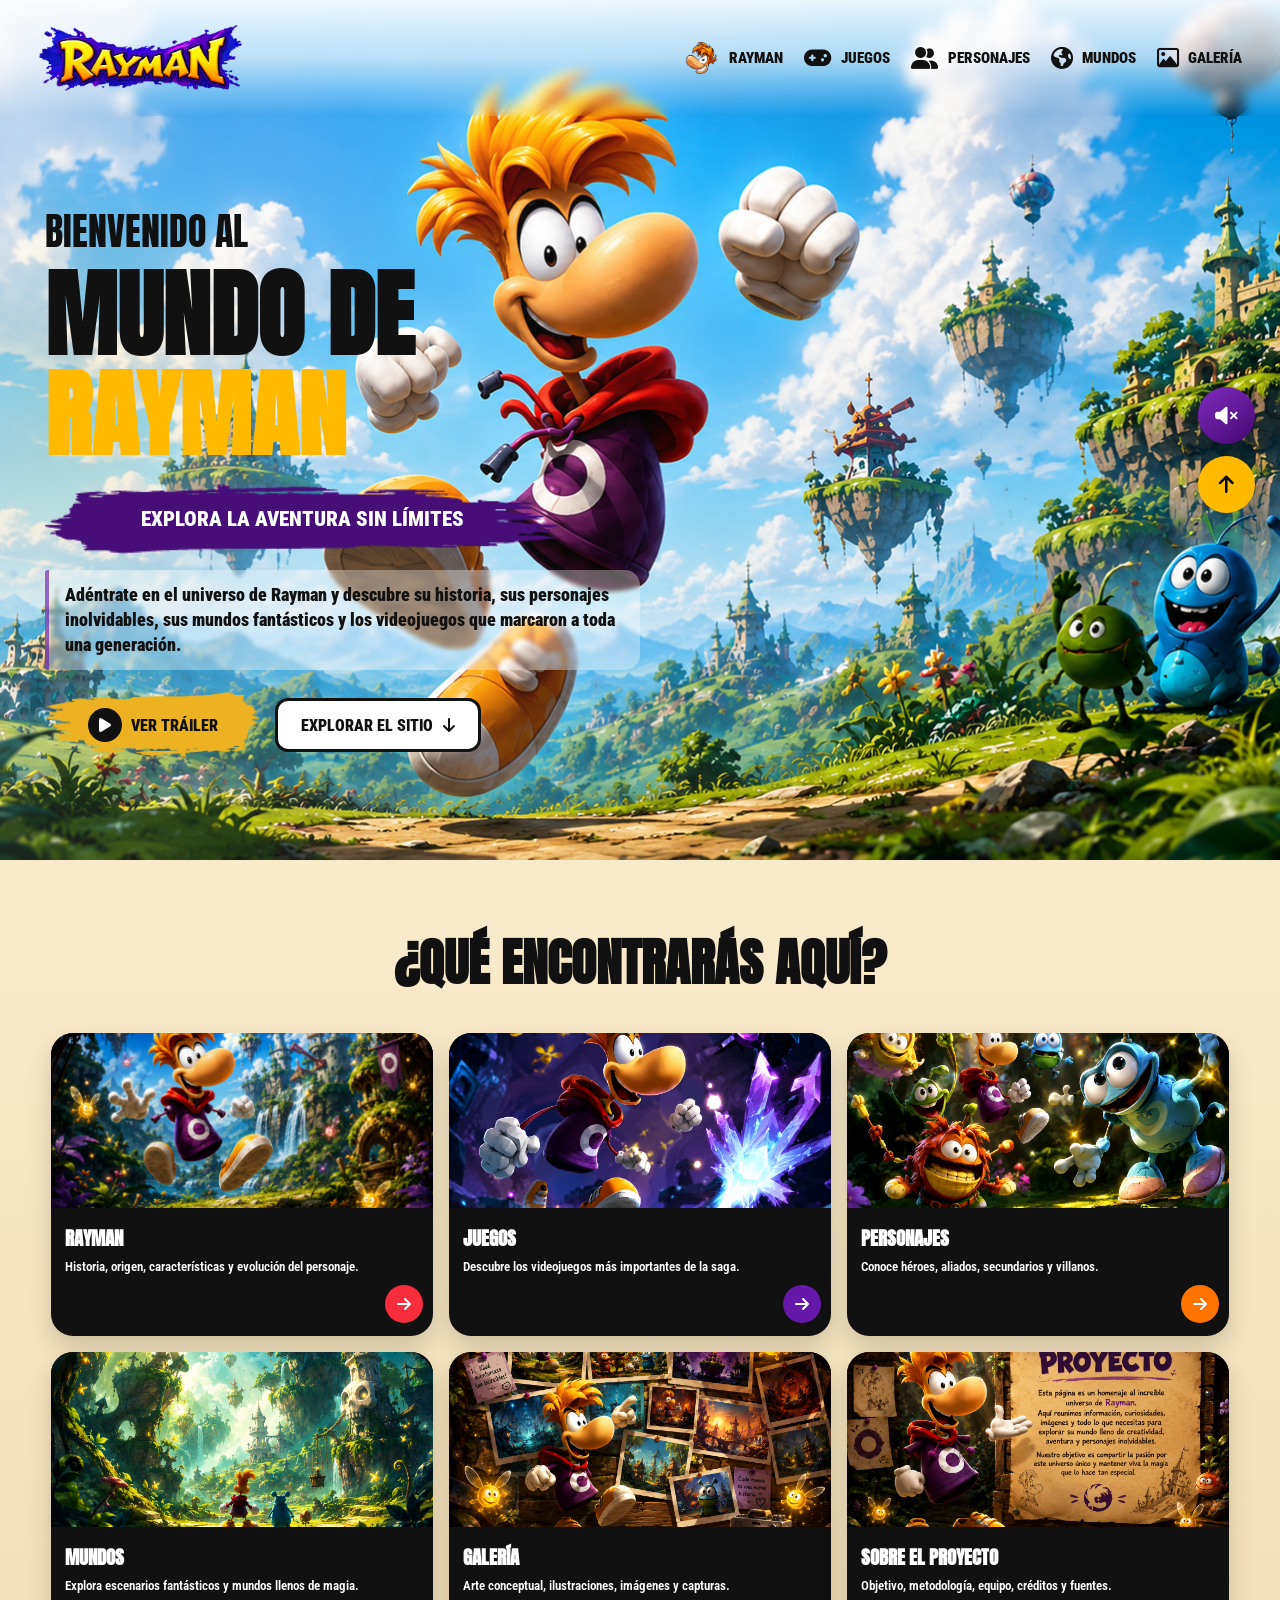
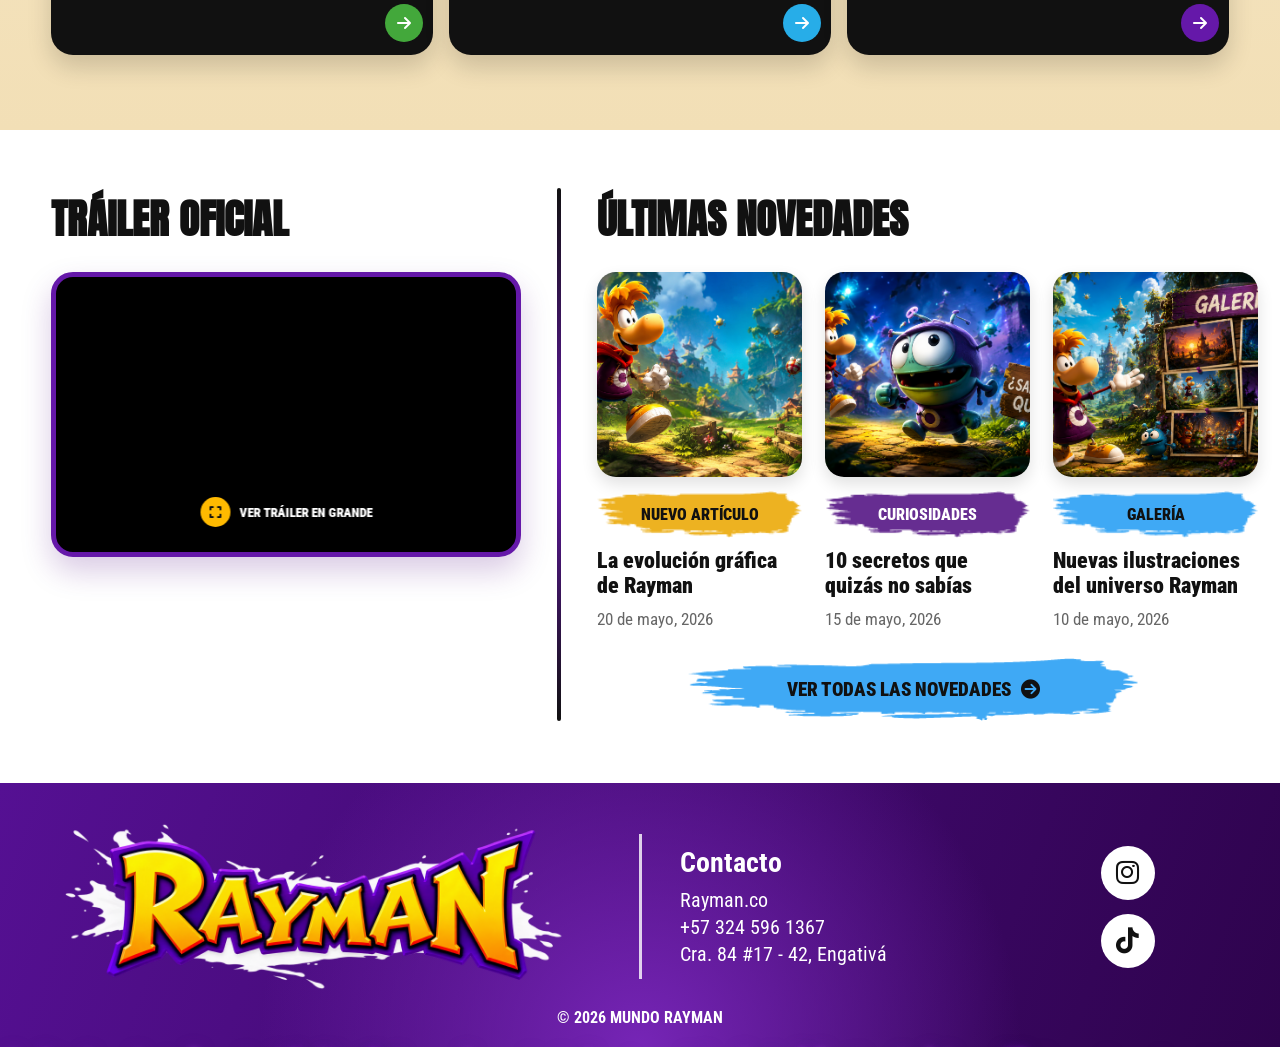
==== index.html @ d785138d "Mi pagina web de Rayman" ====
<!DOCTYPE html>
<html lang="es">

<head>

    <meta charset="UTF-8">

    <meta name="viewport"
          content="width=device-width, initial-scale=1.0">

    <meta name="description"
          content="Descubre el universo de Rayman, sus videojuegos, personajes, mundos, curiosidades y galería.">

    <title>Mundo Rayman | Inicio</title>

    <link rel="icon"
          type="image/png"
          href="img/CABEZA RAYMAN MENU SUPERIOR.png">

    <!-- CSS PRINCIPAL -->
    <link rel="stylesheet"
          href="estilos.css">

    <!-- CSS VENTANA SOBRE EL PROYECTO -->
    <link rel="stylesheet"
          href="proyecto-modal.css">

    <!-- ICONOS -->
    <link rel="stylesheet"
          href="https://cdnjs.cloudflare.com/ajax/libs/font-awesome/6.5.2/css/all.min.css">

    <!-- FUENTES -->
    <link rel="preconnect"
          href="https://fonts.googleapis.com">

    <link rel="preconnect"
          href="https://fonts.gstatic.com"
          crossorigin>

    <link href="https://fonts.googleapis.com/css2?family=Anton&family=Roboto+Condensed:wght@400;500;600;700;800;900&display=swap"
          rel="stylesheet">

</head>

<body>



<!-- =========================================================
     CURSOR
========================================================= -->

<div class="cursor-rayman"
     id="cursorRayman">

    <img src="img/MOUSE RAYMAN WEB.png"
         alt="">

</div>



<!-- =========================================================
     MÚSICA YOUTUBE
========================================================= -->

<div id="musicaYoutube"
     class="youtube-musica">
</div>



<!-- =========================================================
     LOADER
========================================================= -->

<div class="loader"
     id="loader">

    <div class="loader-contenido">

        <img src="img/RAYMAN LOGO MENU.png"
             alt="Rayman"
             class="loader-logo">

        <div class="loader-barra">

            <div class="loader-progreso"></div>

        </div>

        <p>
            CARGANDO AVENTURA...
        </p>

    </div>

</div>



<!-- =========================================================
     HEADER
========================================================= -->

<header class="header"
        id="header">

    <div class="header-fondo"></div>

    <div class="header-contenido">


        <a href="index.html"
           class="logo-principal">

            <img src="img/RAYMAN LOGO MENU.png"
                 alt="Rayman">

        </a>


        <nav class="nav-desktop">


            <a href="rayman.html"
               class="nav-link">

                <img src="img/CABEZA RAYMAN MENU SUPERIOR.png"
                     alt="Rayman"
                     class="nav-rayman-icon">

                <span>
                    RAYMAN
                </span>

            </a>


            <a href="juegos.html"
               class="nav-link">

                <i class="fa-solid fa-gamepad"></i>

                <span>
                    JUEGOS
                </span>

            </a>


            <a href="personajes.html"
               class="nav-link">

                <i class="fa-solid fa-user-group"></i>

                <span>
                    PERSONAJES
                </span>

            </a>


            <a href="mundos.html"
               class="nav-link">

                <i class="fa-solid fa-earth-americas"></i>

                <span>
                    MUNDOS
                </span>

            </a>


            <a href="galeria.html"
               class="nav-link">

                <i class="fa-regular fa-image"></i>

                <span>
                    GALERÍA
                </span>

            </a>


        </nav>


        <button class="hamburguesa"
                id="hamburguesa"
                aria-label="Abrir menú"
                aria-expanded="false">

            <span></span>
            <span></span>
            <span></span>

        </button>


    </div>

</header>



<!-- =========================================================
     MENU MOBILE
========================================================= -->

<div class="menu-overlay"
     id="menuOverlay">
</div>


<aside class="menu-mobile"
       id="menuMobile">


    <div class="menu-mobile-header">

        <a href="index.html">

            <img src="img/RAYMAN LOGO MENU.png"
                 alt="Rayman">

        </a>


        <button id="cerrarMenu"
                aria-label="Cerrar menú">

            <i class="fa-solid fa-xmark"></i>

        </button>

    </div>


    <a href="rayman.html"
       class="mobile-link">

        <img src="img/CABEZA RAYMAN MENU SUPERIOR.png"
             alt="Rayman">

        RAYMAN

    </a>


    <a href="juegos.html"
       class="mobile-link">

        <i class="fa-solid fa-gamepad"></i>

        JUEGOS

    </a>


    <a href="personajes.html"
       class="mobile-link">

        <i class="fa-solid fa-user-group"></i>

        PERSONAJES

    </a>


    <a href="mundos.html"
       class="mobile-link">

        <i class="fa-solid fa-earth-americas"></i>

        MUNDOS

    </a>


    <a href="galeria.html"
       class="mobile-link">

        <i class="fa-solid fa-images"></i>

        GALERÍA

    </a>


    <a href="proyecto.html"
       class="mobile-link">

        <i class="fa-solid fa-circle-info"></i>

        SOBRE EL PROYECTO

    </a>


</aside>



<main>



<!-- =========================================================
     HERO
========================================================= -->

<section class="hero"
         id="inicio">


    <div class="hero-overlay"></div>

    <div class="hero-luces"></div>


    <div class="hero-contenido">


        <div class="hero-textos">


            <p class="bienvenido hero-entrada">

                BIENVENIDO AL

            </p>


            <h1 class="titulo-hero hero-entrada">


                <span class="titulo-mundo">

                    MUNDO DE

                </span>


                <span class="titulo-rayman">

                    RAYMAN

                </span>


            </h1>



            <div class="pincel-banner hero-entrada">


                <img src="img/inicio/PINCEL MORADO BANNER.png"
                     alt="">


                <span>

                    EXPLORA LA AVENTURA SIN LÍMITES

                </span>


            </div>



            <div class="descripcion-caja hero-entrada">


                <p class="descripcion">

                    Adéntrate en el universo de Rayman y descubre
                    su historia, sus personajes inolvidables,
                    sus mundos fantásticos y los videojuegos
                    que marcaron a toda una generación.

                </p>


            </div>



            <div class="hero-botones hero-entrada">


                <a href="#trailer"
                   class="boton-pincel">

                    <img src="img/inicio/PINCEL AMARILLO TRAILER.png"
                         alt="">

                    <span>

                        <i class="fa-solid fa-play"></i>

                        VER TRÁILER

                    </span>

                </a>


                <a href="#explorar"
                   class="boton-explorar">

                    EXPLORAR EL SITIO

                    <i class="fa-solid fa-arrow-down"></i>

                </a>


            </div>


        </div>


    </div>


</section>



<!-- =========================================================
     QUE ENCONTRARÁS
========================================================= -->

<section class="explorar"
         id="explorar">


    <div class="explorar-contenido">


        <h2 class="titulo-seccion">

            ¿QUÉ ENCONTRARÁS AQUÍ?

        </h2>



        <div class="tarjetas"
             id="tarjetasExplorar">



            <a href="rayman.html"
               class="tarjeta tarjeta-pop">


                <div class="tarjeta-imagen">

                    <img src="img/inicio/RAYMAN SECCION 2.png"
                         alt="Rayman">

                </div>


                <div class="tarjeta-info">

                    <h3>
                        RAYMAN
                    </h3>


                    <p>
                        Historia, origen, características
                        y evolución del personaje.
                    </p>


                    <span class="flecha-card roja">

                        <i class="fa-solid fa-arrow-right"></i>

                    </span>


                </div>


            </a>



            <a href="juegos.html"
               class="tarjeta tarjeta-pop">


                <div class="tarjeta-imagen">

                    <img src="img/inicio/JUEGOS SECCION 2.png"
                         alt="Juegos">

                </div>


                <div class="tarjeta-info">

                    <h3>
                        JUEGOS
                    </h3>


                    <p>
                        Descubre los videojuegos más
                        importantes de la saga.
                    </p>


                    <span class="flecha-card morada">

                        <i class="fa-solid fa-arrow-right"></i>

                    </span>


                </div>


            </a>



            <a href="personajes.html"
               class="tarjeta tarjeta-pop">


                <div class="tarjeta-imagen">

                    <img src="img/inicio/PERSONAJES SECCION 2.png"
                         alt="Personajes">

                </div>


                <div class="tarjeta-info">

                    <h3>
                        PERSONAJES
                    </h3>


                    <p>
                        Conoce héroes, aliados,
                        secundarios y villanos.
                    </p>


                    <span class="flecha-card naranja">

                        <i class="fa-solid fa-arrow-right"></i>

                    </span>


                </div>


            </a>



            <a href="mundos.html"
               class="tarjeta tarjeta-pop">


                <div class="tarjeta-imagen">

                    <img src="img/inicio/MUNDOS SECCION 2.png"
                         alt="Mundos">

                </div>


                <div class="tarjeta-info">

                    <h3>
                        MUNDOS
                    </h3>


                    <p>
                        Explora escenarios fantásticos
                        y mundos llenos de magia.
                    </p>


                    <span class="flecha-card verde">

                        <i class="fa-solid fa-arrow-right"></i>

                    </span>


                </div>


            </a>



            <a href="galeria.html"
               class="tarjeta tarjeta-pop">


                <div class="tarjeta-imagen">

                    <img src="img/inicio/GALERIA SECCION 2.png"
                         alt="Galería">

                </div>


                <div class="tarjeta-info">

                    <h3>
                        GALERÍA
                    </h3>


                    <p>
                        Arte conceptual, ilustraciones,
                        imágenes y capturas.
                    </p>


                    <span class="flecha-card azul">

                        <i class="fa-solid fa-arrow-right"></i>

                    </span>


                </div>


            </a>



            <a href="proyecto.html"
               class="tarjeta tarjeta-pop">


                <div class="tarjeta-imagen">

                    <img src="img/inicio/SOBRE EL PROYECTO SECCION 2.png"
                         alt="Sobre el proyecto">

                </div>


                <div class="tarjeta-info">

                    <h3>
                        SOBRE EL PROYECTO
                    </h3>


                    <p>
                        Objetivo, metodología, equipo,
                        créditos y fuentes.
                    </p>


                    <span class="flecha-card morada">

                        <i class="fa-solid fa-arrow-right"></i>

                    </span>


                </div>


            </a>


        </div>


    </div>


</section>



<!-- =========================================================
     ZONA PARTICULAS
========================================================= -->

<div class="zona-particulas">


    <div class="particulas-globales"
         id="particulasGlobales">
    </div>



    <!-- =====================================================
         TRAILER + NOVEDADES
    ====================================================== -->

    <section class="novedades"
             id="trailer">


        <div class="novedades-contenedor">



            <!-- TRAILER -->

            <div class="trailer-columna animar-scroll">


                <h2>

                    TRÁILER OFICIAL

                </h2>



                <div class="trailer-box">


                    <iframe
                        src="https://www.youtube.com/embed/zFUZYpRIFUo?autoplay=1&mute=1&loop=1&playlist=zFUZYpRIFUo&rel=0"
                        title="Trailer oficial Rayman"
                        allow="autoplay; encrypted-media; picture-in-picture"
                        allowfullscreen>
                    </iframe>



                    <button class="abrir-trailer"
                            id="abrirTrailer">


                        <span class="play-grande">

                            <i class="fa-solid fa-expand"></i>

                        </span>


                        VER TRÁILER EN GRANDE


                    </button>


                </div>


            </div>



            <div class="separador"></div>



            <!-- =================================================
                 ULTIMAS NOVEDADES
            ================================================== -->

            <div class="noticias-columna animar-scroll">


                <h2>

                    ÚLTIMAS NOVEDADES

                </h2>



                <div class="noticias-grid">



                    <!-- ARTICULO -->

                    <a href="https://raymanpc.com/"
                       target="_blank"
                       rel="noopener noreferrer"
                       class="noticia">


                        <div class="noticia-imagen">

                            <img src="img/inicio/ARTICULO SECCION 3.png"
                                 alt="Artículo">

                        </div>



                        <div class="titulo-pincel-noticia">

                            <img src="img/inicio/PINCEL AMARILLO NUEVO ARTICULO.png"
                                 alt="">


                            <span>

                                NUEVO ARTÍCULO

                            </span>


                        </div>



                        <h3>

                            La evolución gráfica de Rayman

                        </h3>


                        <p>

                            20 de mayo, 2026

                        </p>


                    </a>



                    <!-- CURIOSIDADES -->

                    <a href="https://raymanpc.com/wiki/es/Rayman"
                       target="_blank"
                       rel="noopener noreferrer"
                       class="noticia">


                        <div class="noticia-imagen">

                            <img src="img/inicio/CURIOSIDADES SECCION 3.png"
                                 alt="Curiosidades">

                        </div>



                        <div class="titulo-pincel-noticia">

                            <img src="img/inicio/PINCEL MORADO CURIOSIDADES.png"
                                 alt="">


                            <span class="texto-blanco">

                                CURIOSIDADES

                            </span>


                        </div>



                        <h3>

                            10 secretos que quizás no sabías

                        </h3>


                        <p>

                            15 de mayo, 2026

                        </p>


                    </a>



                    <!-- GALERIA -->

                    <a href="https://cl.pinterest.com/pin/336433034685140888/"
                       target="_blank"
                       rel="noopener noreferrer"
                       class="noticia">


                        <div class="noticia-imagen">

                            <img src="img/inicio/GALERIA SECCION 3.png"
                                 alt="Galería">

                        </div>



                        <div class="titulo-pincel-noticia">

                            <img src="img/inicio/PINCEL AZUL GALERIA.png"
                                 alt="">


                            <span>

                                GALERÍA

                            </span>


                        </div>



                        <h3>

                            Nuevas ilustraciones del universo Rayman

                        </h3>


                        <p>

                            10 de mayo, 2026

                        </p>


                    </a>


                </div>



                <a href="https://mundo-de-rayman.foroactivo.com/"
                   target="_blank"
                   rel="noopener noreferrer"
                   class="boton-todas">


                    <img src="img/inicio/PINCEL AZUL VER TODAS LAS NOVEDADES.png"
                         alt="">


                    <span>

                        VER TODAS LAS NOVEDADES

                        <i class="fa-solid fa-circle-arrow-right"></i>

                    </span>


                </a>


            </div>


        </div>


    </section>



    <!-- =====================================================
         FOOTER
    ====================================================== -->

    <footer class="footer">


        <div class="footer-contenido">


            <div class="footer-logo">


                <img src="img/RAYMAN FOOTER.png"
                     alt="Rayman">


            </div>



            <div class="footer-linea"></div>



            <div class="footer-contacto">


                <h3>

                    Contacto

                </h3>


                <p>

                    Rayman.co

                </p>


                <p>

                    +57 324 596 1367

                </p>


                <p>

                    Cra. 84 #17 - 42, Engativá

                </p>


            </div>



            <!-- REDES -->

            <div class="footer-redes">


                <!-- INSTAGRAM -->

                <a href="https://www.instagram.com/rayman_game/?hl=es-la"
                   target="_blank"
                   rel="noopener noreferrer"
                   aria-label="Instagram de Rayman"
                   title="Instagram de Rayman">


                    <i class="fa-brands fa-instagram"></i>


                </a>



                <!-- TIKTOK -->

                <a href="https://www.tiktok.com/@raymanadventuresfan"
                   target="_blank"
                   rel="noopener noreferrer"
                   aria-label="TikTok de Rayman"
                   title="TikTok de Rayman">


                    <i class="fa-brands fa-tiktok"></i>


                </a>


            </div>


        </div>



        <p class="footer-copy">

            © 2026 MUNDO RAYMAN

        </p>


    </footer>


</div>


</main>



<!-- =========================================================
     CONTROLES FLOTANTES
========================================================= -->

<div class="controles-flotantes">


    <button class="control-circular musica-control"
            id="botonMusica"
            aria-label="Activar música"
            title="Activar música">


        <i class="fa-solid fa-volume-xmark"
           id="iconoMusica"></i>


        <span class="ondas-musica">

            <span></span>

            <span></span>

            <span></span>

        </span>


    </button>



    <button class="control-circular boton-arriba"
            id="botonArriba"
            aria-label="Volver al inicio">

        <i class="fa-solid fa-arrow-up"></i>

    </button>


</div>



<!-- =========================================================
     MODAL TRAILER
========================================================= -->

<div class="trailer-modal"
     id="trailerModal">


    <div class="trailer-modal-fondo"
         id="cerrarFondoTrailer">
    </div>


    <div class="trailer-modal-contenido">


        <button class="cerrar-trailer"
                id="cerrarTrailer"
                aria-label="Cerrar tráiler">

            <i class="fa-solid fa-xmark"></i>

        </button>


        <div class="modal-video">

            <iframe
                id="iframeModal"
                src=""
                title="Trailer Rayman ampliado"
                allow="autoplay; encrypted-media; picture-in-picture"
                allowfullscreen>
            </iframe>

        </div>


    </div>


</div>



<!-- =========================================================
     YOUTUBE + JS
========================================================= -->

<script src="https://www.youtube.com/iframe_api"></script>

<script src="script.js"></script>


    <!-- JS PROPIO DE LA PÁGINA -->
    <script src="script.js"></script>

    <!-- VENTANA SOBRE EL PROYECTO -->
    <script src="proyecto-modal.js"></script>

</body>
</html>
---- estilos.css ----
/* ============================================================
   RESET
============================================================ */

* {
    margin: 0;
    padding: 0;
    box-sizing: border-box;
}


html {
    scroll-behavior: smooth;
    scroll-padding-top: 90px;

    scrollbar-width: thin;
    scrollbar-color: #6518a9 #eee4f5;
}


body {
    font-family:
        "Roboto Condensed",
        Arial,
        sans-serif;

    color: #111;
    background: white;

    overflow-x: hidden;
}


body.menu-abierto,
body.modal-abierto {
    overflow: hidden;
}


img {
    display: block;
    max-width: 100%;
}


a {
    color: inherit;
    text-decoration: none;
}


button {
    border: 0;
    font-family: inherit;
}


:root {
    --amarillo: #ffba00;
    --morado: #6518a9;
    --morado2: #39055f;
    --moradoClaro: #af5bea;
    --azul: #27ade8;
    --rojo: #f52d3d;
    --verde: #43a83b;
    --naranja: #ff7300;
}


/* ============================================================
   SCROLL
============================================================ */

::-webkit-scrollbar {
    width: 13px;
}


::-webkit-scrollbar-track {
    background: #eee4f5;
}


::-webkit-scrollbar-thumb {
    border: 3px solid #eee4f5;

    border-radius: 30px;

    background:
        linear-gradient(
            #9134cc,
            #4d087f
        );
}


/* ============================================================
   CURSOR
============================================================ */

@media (pointer: fine) {

    body,
    a,
    button {
        cursor: none;
    }

}


.cursor-rayman {
    position: fixed;

    z-index: 999999;

    width: 54px;
    height: 54px;

    pointer-events: none;

    opacity: 0;

    transform:
        translate(-8px,-8px)
        scale(.85);

    transition:
        opacity .2s,
        transform .18s;
}


.cursor-rayman img {
    width: 100%;
    height: 100%;

    object-fit: contain;
}


.cursor-rayman.visible {
    opacity: 1;
}


.cursor-rayman.hover {
    transform:
        translate(-8px,-8px)
        rotate(-10deg)
        scale(1.24);
}


/* ============================================================
   MUSIC
============================================================ */

.youtube-musica {
    position: fixed;

    left: -9999px;
    top: -9999px;

    width: 1px;
    height: 1px;

    opacity: 0;
}


/* ============================================================
   LOADER
============================================================ */

.loader {
    position: fixed;

    inset: 0;

    z-index: 99999;

    display: grid;
    place-items: center;

    background:
        radial-gradient(
            circle,
            #7a26bc,
            #30004e
        );
}


.loader.oculto {
    animation:
        loaderSalida
        .7s forwards;
}


.loader-contenido {
    width:
        min(330px,80vw);

    color: white;

    text-align: center;
}


.loader-logo {
    width: 275px;

    margin:
        auto auto 25px;

    animation:
        flotarLogo
        1.5s ease-in-out infinite alternate;
}


.loader-barra {
    height: 8px;

    border-radius: 30px;

    overflow: hidden;

    background:
        rgba(255,255,255,.2);
}


.loader-progreso {
    height: 100%;

    background:
        var(--amarillo);

    transform-origin: left;

    animation:
        cargar
        1.1s forwards;
}


.loader p {
    margin-top: 14px;

    font-weight: 900;
}


/* ============================================================
   HEADER
============================================================ */

.header {
    position: fixed;

    top: 0;
    left: 0;

    z-index: 5000;

    width: 100%;
    height: 116px;

    transition:
        transform .48s cubic-bezier(.2,.9,.2,1),
        height .35s;
}


.header-fondo {
    position: absolute;

    inset: 0;

    background:
        linear-gradient(
            rgba(255,255,255,.92),
            rgba(255,255,255,.66),
            transparent
        );

    backdrop-filter:
        blur(6px);
}


.header.scrolled {
    height: 82px;
}


.header.scrolled
.header-fondo {
    background:
        rgba(255,255,255,.94);

    backdrop-filter:
        blur(13px);

    box-shadow:
        0 6px 24px
        rgba(0,0,0,.1);
}


.header.menu-oculto {
    transform:
        translateY(-120%);
}


.header.menu-popup {
    animation:
        menuPopup
        .55s cubic-bezier(.2,.9,.2,1.12);
}


.header-contenido {
    position: relative;

    width: 94%;
    max-width: 1700px;

    height: 100%;

    margin: auto;

    display: flex;

    align-items: center;

    justify-content:
        space-between;
}


/* ============================================================
   LOGO
============================================================ */

.logo-principal {
    width: 245px;

    transition:
        transform .4s;
}


.logo-principal:hover {
    transform:
        translateY(-4px)
        rotate(-3deg)
        scale(1.07);
}


/* ============================================================
   MENU DESKTOP
============================================================ */

.nav-desktop {
    display: flex;

    align-items: center;

    gap:
        clamp(
            24px,
            2.6vw,
            50px
        );
}


.nav-link {
    position: relative;

    display: flex;

    align-items: center;

    gap: 9px;

    min-height: 56px;

    font-size: 17px;

    font-weight: 900;

    transition:
        transform .35s;
}


.nav-link::before {
    content: "";

    position: absolute;

    left: 50%;
    bottom: 0;

    width: 0;
    height: 4px;

    border-radius: 30px;

    background:
        linear-gradient(
            90deg,
            var(--amarillo),
            var(--morado)
        );

    transform:
        translateX(-50%);

    transition:
        width .35s;
}


.nav-link:hover::before {
    width: 100%;
}


.nav-link:hover {
    transform:
        translateY(-6px)
        scale(1.04);
}


.nav-link i {
    font-size: 22px;

    transition:
        transform .4s;
}


.nav-link:hover i {
    transform:
        rotate(-14deg)
        scale(1.25);
}


.nav-rayman-icon {
    width: 37px;
    height: 37px;

    object-fit: contain;

    transition:
        transform .4s;
}


.nav-link:hover
.nav-rayman-icon {
    transform:
        rotate(-12deg)
        scale(1.2);
}


/* ============================================================
   HAMBURGUESA
============================================================ */

.hamburguesa {
    display: none;

    width: 50px;
    height: 50px;

    border-radius: 14px;

    background:
        var(--morado);

    flex-direction: column;

    align-items: center;

    justify-content: center;

    gap: 5px;
}


.hamburguesa span {
    width: 26px;
    height: 3px;

    border-radius: 20px;

    background: white;
}


/* ============================================================
   HERO
============================================================ */

.hero {
    position: relative;

    min-height: 860px;

    display: flex;

    align-items: center;

    overflow: hidden;

    background:
        url("img/inicio/BANNER INICIO.png")
        center top /
        cover
        no-repeat;
}


.hero-overlay {
    position: absolute;

    inset: 0;

    background:
        linear-gradient(
            90deg,
            rgba(255,255,255,.10),
            rgba(255,255,255,.01) 55%,
            transparent
        );
}


.hero-luces {
    position: absolute;

    width: 500px;
    height: 500px;

    left: -180px;
    top: 170px;

    border-radius: 50%;

    background:
        radial-gradient(
            circle,
            rgba(255,205,60,.16),
            transparent 70%
        );

    animation:
        luzHero
        8s infinite alternate ease-in-out;
}


.hero-contenido {
    position: relative;

    z-index: 3;

    width: 93%;
    max-width: 1690px;

    margin: auto;

    padding-top: 100px;
}


.hero-textos {
    width: 680px;

    max-width: 50%;
}


.bienvenido {
    margin-bottom: 10px;

    font-family:
        "Anton",
        sans-serif;

    font-size:
        clamp(
            36px,
            3vw,
            52px
        );
}


/* ============================================================
   TITULO HERO
============================================================ */

.titulo-hero {
    width: fit-content;

    font-family:
        "Anton",
        sans-serif;

    font-size:
        clamp(
            90px,
            7.5vw,
            145px
        );

    line-height: .94;
}


.titulo-mundo,
.titulo-rayman {
    display: block;

    transition:
        transform .5s cubic-bezier(.2,.9,.2,1.15),
        letter-spacing .5s,
        text-shadow .5s;
}


.titulo-rayman {
    margin-top: 10px;

    color:
        var(--amarillo);
}


.titulo-hero:hover
.titulo-mundo {
    transform:
        translateX(10px)
        skewX(-3deg);
}


.titulo-hero:hover
.titulo-rayman {
    transform:
        translateX(-5px)
        scale(1.035);

    text-shadow:
        5px 5px 0
        rgba(92,10,142,.2);
}


/* ============================================================
   PINCEL HERO
============================================================ */

.pincel-banner {
    position: relative;

    width: 515px;
    height: 70px;

    margin:
        23px 0 16px;

    display: grid;

    place-items: center;

    isolation: isolate;
}


.pincel-banner img {
    position: absolute;

    inset: 0;

    z-index: -1;

    width: 100%;
    height: 100%;

    object-fit: fill;

    transition:
        transform .4s;
}


.pincel-banner:hover img {
    transform:
        scale(1.04)
        rotate(-1deg);
}


.pincel-banner span {
    color: white;

    font-size: 21px;

    font-weight: 900;
}


/* ============================================================
   TEXTO HERO
============================================================ */

.descripcion-caja {
    width:
        min(610px,100%);

    margin-bottom: 22px;

    padding:
        12px 16px;

    border-left:
        4px solid
        rgba(101,24,169,.64);

    border-radius:
        3px 15px 15px 3px;

    background:
        rgba(255,255,255,.34);

    backdrop-filter:
        blur(2px);

    transition:
        transform .4s,
        background .4s;
}


.descripcion-caja:hover {
    transform:
        translateX(6px);

    background:
        rgba(255,255,255,.44);
}


.descripcion {
    font-size:
        clamp(
            18px,
            1.25vw,
            21px
        );

    line-height: 1.4;

    font-weight: 900;
}


/* ============================================================
   BOTONES HERO
============================================================ */

.hero-botones {
    display: flex;

    align-items: center;

    gap: 15px;
}


.boton-pincel {
    position: relative;

    width: 215px;
    height: 66px;

    display: grid;

    place-items: center;

    isolation: isolate;

    transition:
        transform .4s;
}


.boton-pincel img {
    position: absolute;

    inset: 0;

    z-index: -1;

    width: 100%;
    height: 100%;

    object-fit: fill;

    transition:
        transform .4s;
}


.boton-pincel span {
    display: flex;

    align-items: center;

    gap: 9px;

    font-weight: 900;
}


.boton-pincel i {
    width: 34px;
    height: 34px;

    display: grid;

    place-items: center;

    border-radius: 50%;

    color: white;

    background: #111;
}


.boton-pincel:hover {
    transform:
        translateY(-7px)
        scale(1.04);
}


.boton-pincel:hover img {
    transform:
        scale(1.07);
}


.boton-explorar {
    min-height: 54px;

    padding:
        8px 23px;

    border:
        3px solid #111;

    border-radius: 13px;

    background: white;

    display: flex;

    align-items: center;

    gap: 10px;

    font-weight: 900;

    transition:
        .4s;
}


.boton-explorar:hover {
    background: #111;

    color: white;

    transform:
        translateY(-6px)
        scale(1.03);
}


/* ============================================================
   HERO ENTRADA
============================================================ */

.hero-entrada {
    animation:
        entradaHero
        .9s both;
}


.hero-entrada:nth-child(2) {
    animation-delay: .1s;
}


.hero-entrada:nth-child(3) {
    animation-delay: .2s;
}


.hero-entrada:nth-child(4) {
    animation-delay: .3s;
}


.hero-entrada:nth-child(5) {
    animation-delay: .4s;
}


/* ============================================================
   EXPLORAR
============================================================ */

.explorar {
    position: relative;

    padding:
        64px 4%
        75px;

    overflow: hidden;

    background:
        linear-gradient(
            180deg,
            #f8ebcc,
            #f2dfb6
        );
}


.explorar-contenido {
    max-width: 1710px;

    margin: auto;
}


.titulo-seccion {
    margin-bottom: 32px;

    text-align: center;

    font-family:
        "Anton",
        sans-serif;

    font-size:
        clamp(
            42px,
            4vw,
            64px
        );
}


/* ============================================================
   TARJETAS
============================================================ */

.tarjetas {
    display: grid;

    grid-template-columns:
        repeat(6,1fr);

    gap: 16px;
}


.tarjeta {
    position: relative;

    display: block;

    min-width: 0;

    overflow: hidden;

    border-radius: 22px;

    background:
        #111;

    color: white;

    box-shadow:
        0 12px 24px
        rgba(0,0,0,.16);

    transform-style:
        preserve-3d;

    transition:
        transform .45s cubic-bezier(.18,.89,.32,1.18),
        box-shadow .45s;
}


.tarjeta::before {
    content: "";

    position: absolute;

    z-index: 6;

    top: 0;
    left: -130%;

    width: 55%;
    height: 100%;

    background:
        linear-gradient(
            110deg,
            transparent,
            rgba(255,255,255,.22),
            transparent
        );

    transform:
        skewX(-18deg);

    transition:
        left .7s;

    pointer-events: none;
}


.tarjeta:hover::before {
    left: 145%;
}


.tarjeta:hover {
    transform:
        translateY(-13px)
        rotate(-.7deg)
        scale(1.035);

    box-shadow:
        0 27px 42px
        rgba(0,0,0,.25);
}


.tarjeta-imagen {
    height: 175px;

    overflow: hidden;
}


.tarjeta-imagen img {
    width: 100%;
    height: 100%;

    object-fit: cover;

    transition:
        transform .7s cubic-bezier(.2,.8,.2,1),
        filter .5s;
}


.tarjeta:hover
.tarjeta-imagen img {
    transform:
        scale(1.12)
        translateY(-3px);

    filter:
        saturate(1.12)
        brightness(1.04);
}


.tarjeta-info {
    position: relative;

    min-height: 128px;

    padding:
        16px 52px
        16px 14px;
}


.tarjeta-info h3 {
    font-family:
        "Anton",
        sans-serif;

    font-size:
        clamp(
            19px,
            1.4vw,
            25px
        );

    transition:
        transform .35s;
}


.tarjeta:hover
.tarjeta-info h3 {
    transform:
        translateX(4px);
}


.tarjeta-info p {
    margin-top: 7px;

    font-size: 13px;

    line-height: 1.28;

    font-weight: 600;
}


.flecha-card {
    position: absolute;

    right: 10px;
    bottom: 13px;

    width: 38px;
    height: 38px;

    display: grid;

    place-items: center;

    border-radius: 50%;

    transition:
        transform .4s;
}


.tarjeta:hover
.flecha-card {
    transform:
        translateX(4px)
        rotate(-8deg)
        scale(1.12);
}


.roja {
    background: var(--rojo);
}


.morada {
    background: var(--morado);
}


.naranja {
    background: var(--naranja);
}


.verde {
    background: var(--verde);
}


.azul {
    background: var(--azul);
}


/* ============================================================
   POP TARJETAS
============================================================ */

.tarjeta-pop.pop-activo {
    animation:
        popupTarjeta
        .7s
        cubic-bezier(.16,.87,.3,1.18)
        both;
}


.tarjeta-pop:nth-child(1).pop-activo {
    animation-delay: 0ms;
}


.tarjeta-pop:nth-child(2).pop-activo {
    animation-delay: 80ms;
}


.tarjeta-pop:nth-child(3).pop-activo {
    animation-delay: 160ms;
}


.tarjeta-pop:nth-child(4).pop-activo {
    animation-delay: 240ms;
}


.tarjeta-pop:nth-child(5).pop-activo {
    animation-delay: 320ms;
}


.tarjeta-pop:nth-child(6).pop-activo {
    animation-delay: 400ms;
}


/* ============================================================
   PARTICULAS
============================================================ */

.zona-particulas {
    position: relative;

    overflow: hidden;

    isolation: isolate;
}


.particulas-globales {
    position: absolute;

    inset: 0;

    z-index: 5;

    pointer-events: none;
}


.particula {
    position: absolute;

    bottom: -15px;

    border-radius: 50%;

    background:
        radial-gradient(
            circle,
            rgba(236,191,255,.95),
            rgba(166,70,227,.9) 42%,
            rgba(91,14,145,.9) 75%
        );

    box-shadow:
        0 0 7px rgba(188,90,250,.75),
        0 0 17px rgba(119,26,181,.45);

    animation:
        particulaSubir
        linear infinite;
}


.particula:nth-child(3n) {
    filter:
        blur(.2px);
}


.particula:nth-child(5n) {
    background:
        rgba(106,21,165,.85);
}


/* ============================================================
   NOVEDADES
============================================================ */

.novedades {
    position: relative;

    z-index: 4;

    padding:
        58px 4%
        62px;

    background:
        rgba(255,255,255,.965);
}


.novedades-contenedor {
    position: relative;

    z-index: 10;

    max-width: 1700px;

    margin: auto;

    display: grid;

    grid-template-columns:
        minmax(470px,.9fr)
        4px
        minmax(0,1.55fr);

    gap: 36px;
}


.novedades h2 {
    margin-bottom: 23px;

    font-family:
        "Anton",
        sans-serif;

    font-size:
        clamp(
            38px,
            3.2vw,
            56px
        );
}


.separador {
    width: 4px;

    min-height: 450px;

    border-radius: 30px;

    background:
        linear-gradient(
            #111,
            var(--morado),
            #111
        );
}


/* ============================================================
   TRAILER
============================================================ */

.trailer-box {
    position: relative;

    width: 100%;

    aspect-ratio:
        16 / 9.7;

    overflow: hidden;

    border:
        5px solid
        var(--morado);

    border-radius: 22px;

    background: black;

    box-shadow:
        0 14px 30px
        rgba(80,13,133,.22);

    transition:
        transform .45s,
        box-shadow .45s;
}


.trailer-box:hover {
    transform:
        translateY(-8px)
        scale(1.015);

    box-shadow:
        0 24px 42px
        rgba(80,13,133,.3);
}


.trailer-box iframe {
    width: 100%;
    height: 100%;

    border: 0;
}


.abrir-trailer {
    position: absolute;

    bottom: 17px;
    left: 50%;

    transform:
        translateX(-50%);

    min-width: 225px;

    min-height: 45px;

    padding:
        7px 16px;

    border-radius: 30px;

    display: flex;

    align-items: center;

    justify-content: center;

    gap: 9px;

    background:
        rgba(0,0,0,.78);

    backdrop-filter:
        blur(8px);

    color: white;

    font-weight: 900;

    transition:
        .35s;
}


.abrir-trailer:hover {
    background:
        var(--morado);

    transform:
        translateX(-50%)
        translateY(-5px)
        scale(1.04);
}


.play-grande {
    width: 30px;
    height: 30px;

    display: grid;

    place-items: center;

    border-radius: 50%;

    color: #111;

    background:
        var(--amarillo);
}


/* ============================================================
   ULTIMAS NOVEDADES - TEXTOS MÁS GRANDES
============================================================ */

.noticias-grid {
    display: grid;

    grid-template-columns:
        repeat(3,1fr);

    gap: 23px;
}


.noticia {
    transition:
        transform .4s;
}


.noticia:hover {
    transform:
        translateY(-10px)
        rotate(-.4deg);
}


.noticia-imagen {
    height: 205px;

    overflow: hidden;

    margin-bottom: 14px;

    border-radius: 19px;

    box-shadow:
        0 7px 16px
        rgba(0,0,0,.12);
}


.noticia-imagen img {
    width: 100%;
    height: 100%;

    object-fit: cover;

    transition:
        transform .65s;
}


.noticia:hover
.noticia-imagen img {
    transform:
        scale(1.09)
        translateY(-3px);
}


/* PINCELES */

.titulo-pincel-noticia {
    position: relative;

    width: 205px;
    height: 47px;

    margin-bottom: 11px;

    display: grid;

    place-items: center;

    isolation: isolate;
}


.titulo-pincel-noticia img {
    position: absolute;

    inset: 0;

    z-index: -1;

    width: 100%;
    height: 100%;

    object-fit: fill;

    transition:
        transform .4s;
}


.noticia:hover
.titulo-pincel-noticia img {
    transform:
        scale(1.07)
        rotate(-1deg);
}


.titulo-pincel-noticia span {
    font-size: 16px;

    font-weight: 900;
}


.texto-blanco {
    color: white;
}


/*
   TITULOS DE CADA NOTICIA
*/

.noticia h3 {
    font-size:
        clamp(
            22px,
            1.55vw,
            28px
        );

    line-height: 1.12;

    font-weight: 900;
}


/*
   FECHAS
*/

.noticia p {
    margin-top: 10px;

    color: #666;

    font-size:
        clamp(
            17px,
            1vw,
            20px
        );

    line-height: 1.3;
}


/* ============================================================
   VER TODAS LAS NOVEDADES
============================================================ */

.boton-todas {
    position: relative;

    width:
        min(450px,100%);

    height: 63px;

    margin:
        28px auto 0;

    display: grid;

    place-items: center;

    isolation: isolate;

    transition:
        transform .4s;
}


.boton-todas img {
    position: absolute;

    inset: 0;

    z-index: -1;

    width: 100%;
    height: 100%;

    object-fit: fill;

    transition:
        transform .4s;
}


.boton-todas span {
    display: flex;

    align-items: center;

    gap: 10px;

    font-size: 19px;

    font-weight: 900;
}


.boton-todas:hover {
    transform:
        translateY(-6px)
        scale(1.03);
}


.boton-todas:hover img {
    transform:
        scale(1.06);
}


/* ============================================================
   FOOTER
============================================================ */

.footer {
    position: relative;

    z-index: 4;

    padding:
        40px 5%
        20px;

    color: white;

    background:
        radial-gradient(
            circle at 50% 100%,
            #7625b6,
            transparent 55%
        ),
        linear-gradient(
            110deg,
            #551093,
            #2e034d
        );
}


.footer-contenido {
    position: relative;

    z-index: 10;

    max-width: 1570px;

    margin: auto;

    display: grid;

    grid-template-columns:
        1.4fr
        3px
        1fr
        .3fr;

    align-items: center;

    gap: 38px;
}


.footer-logo {
    width:
        min(100%,500px);
}


.footer-logo img {
    animation:
        footerFlotar
        4s infinite ease-in-out;

    transition:
        transform .4s;
}


.footer-logo:hover img {
    animation-play-state:
        paused;

    transform:
        translateY(-7px)
        rotate(-2deg)
        scale(1.06);
}


.footer-linea {
    width: 3px;
    height: 145px;

    background:
        rgba(255,255,255,.8);
}


.footer-contacto h3 {
    margin-bottom: 8px;

    font-size: 28px;
}


.footer-contacto p {
    font-size: 20px;

    line-height: 1.35;
}


/* ============================================================
   REDES FOOTER
============================================================ */

.footer-redes {
    display: flex;

    flex-direction: column;

    gap: 14px;
}


.footer-redes a {
    width: 54px;
    height: 54px;

    border-radius: 50%;

    display: grid;

    place-items: center;

    color: #111;

    background: white;

    font-size: 26px;

    transition:
        transform .4s,
        background .4s,
        box-shadow .4s;
}


.footer-redes a:hover {
    background:
        var(--amarillo);

    transform:
        translateY(-5px)
        rotate(-8deg)
        scale(1.1);

    box-shadow:
        0 10px 22px
        rgba(0,0,0,.25);
}


.footer-copy {
    position: relative;

    z-index: 10;

    margin-top: 18px;

    text-align: center;

    font-weight: 700;
}


/* ============================================================
   CONTROLES
============================================================ */

.controles-flotantes {
    position: fixed;

    z-index: 7000;

    right: 25px;

    top: 50%;

    transform:
        translateY(-50%);

    display: flex;

    flex-direction: column;

    gap: 12px;
}


.control-circular {
    position: relative;

    width: 57px;
    height: 57px;

    border-radius: 50%;

    display: grid;

    place-items: center;

    box-shadow:
        0 8px 25px
        rgba(0,0,0,.2);

    font-size: 20px;

    transition:
        transform .4s;
}


.control-circular:hover {
    transform:
        translateX(-5px)
        scale(1.1);
}


.musica-control {
    color: white;

    background:
        linear-gradient(
            145deg,
            #812cc0,
            #44076f
        );
}


.musica-control.activa {
    background:
        linear-gradient(
            145deg,
            #a84bdf,
            #611097
        );

    animation:
        musicaPulso
        1.5s infinite;
}


.boton-arriba {
    background:
        var(--amarillo);
}


.ondas-musica {
    position: absolute;

    bottom: -6px;

    height: 12px;

    display: flex;

    align-items: flex-end;

    gap: 2px;

    opacity: 0;
}


.musica-control.activa
.ondas-musica {
    opacity: 1;
}


.ondas-musica span {
    width: 3px;

    background:
        var(--amarillo);
}


.musica-control.activa
.ondas-musica span:nth-child(1) {
    animation:
        onda1 .5s infinite alternate;
}


.musica-control.activa
.ondas-musica span:nth-child(2) {
    animation:
        onda2 .4s infinite alternate;
}


.musica-control.activa
.ondas-musica span:nth-child(3) {
    animation:
        onda1 .6s infinite alternate;
}


/* ============================================================
   MENU MOBILE
============================================================ */

.menu-overlay {
    position: fixed;

    inset: 0;

    z-index: 8000;

    opacity: 0;

    visibility: hidden;

    background:
        rgba(0,0,0,.65);

    backdrop-filter:
        blur(5px);

    transition:
        .35s;
}


.menu-overlay.activo {
    opacity: 1;

    visibility: visible;
}


.menu-mobile {
    position: fixed;

    top: 0;
    right: 0;

    z-index: 9000;

    width:
        min(88%,380px);

    height:
        100dvh;

    padding:
        24px 21px;

    color: white;

    background:
        linear-gradient(
            150deg,
            #6d1bac,
            #30034e
        );

    transform:
        translateX(105%);

    transition:
        transform .5s cubic-bezier(.18,.9,.3,1);
}


.menu-mobile.activo {
    transform:
        translateX(0);
}


.menu-mobile-header {
    display: flex;

    align-items: center;

    justify-content:
        space-between;

    margin-bottom: 30px;
}


.menu-mobile-header img {
    width: 185px;
}


.menu-mobile-header button {
    width: 45px;
    height: 45px;

    border-radius: 12px;

    background: white;

    color:
        var(--morado);

    font-size: 22px;
}


.mobile-link {
    min-height: 56px;

    margin-bottom: 9px;

    padding:
        10px 14px;

    border-radius: 13px;

    display: flex;

    align-items: center;

    gap: 13px;

    background:
        rgba(255,255,255,.09);

    font-size: 17px;

    font-weight: 900;

    opacity: 0;

    transform:
        translateX(25px);
}


.menu-mobile.activo
.mobile-link {
    animation:
        entradaMobile
        .5s forwards;
}


.mobile-link img {
    width: 33px;
}


.mobile-link i {
    width: 33px;

    text-align: center;
}


/* ============================================================
   MODAL
============================================================ */

.trailer-modal {
    position: fixed;

    inset: 0;

    z-index: 20000;

    display: grid;

    place-items: center;

    opacity: 0;

    visibility: hidden;

    transition:
        .35s;
}


.trailer-modal.activo {
    opacity: 1;

    visibility: visible;
}


.trailer-modal-fondo {
    position: absolute;

    inset: 0;

    background:
        rgba(15,3,27,.9);

    backdrop-filter:
        blur(12px);
}


.trailer-modal-contenido {
    position: relative;

    z-index: 2;

    width:
        min(90vw,1250px);
}


.modal-video {
    width: 100%;

    aspect-ratio:
        16/9;

    border:
        5px solid
        var(--morado);

    border-radius: 24px;

    overflow: hidden;

    background: #000;

    animation:
        abrirTrailer
        .6s cubic-bezier(.2,.9,.2,1.15);
}


.modal-video iframe {
    width: 100%;
    height: 100%;

    border: 0;
}


.cerrar-trailer {
    position: absolute;

    z-index: 4;

    right: -22px;
    top: -22px;

    width: 53px;
    height: 53px;

    border-radius: 50%;

    background:
        var(--amarillo);

    font-size: 23px;
}


/* ============================================================
   SCROLL ANIMATIONS
============================================================ */

.animar-scroll {
    opacity: 0;

    transform:
        translateY(45px)
        scale(.96);
}


.animar-scroll.visible {
    opacity: 1;

    transform: none;

    transition:
        opacity .8s,
        transform .8s cubic-bezier(.2,.9,.2,1);
}


/* ============================================================
   KEYFRAMES
============================================================ */

@keyframes cargar {

    from {
        transform: scaleX(0);
    }

    to {
        transform: scaleX(1);
    }

}


@keyframes loaderSalida {

    to {
        opacity: 0;
        visibility: hidden;
    }

}


@keyframes flotarLogo {

    from {
        transform:
            translateY(6px)
            rotate(-2deg);
    }

    to {
        transform:
            translateY(-8px)
            rotate(2deg);
    }

}


@keyframes entradaHero {

    from {
        opacity: 0;

        transform:
            translateX(-65px)
            scale(.96);
    }

    to {
        opacity: 1;

        transform: none;
    }

}


@keyframes menuPopup {

    from {
        transform:
            translateY(-120%);
    }

    70% {
        transform:
            translateY(6px);
    }

    to {
        transform: none;
    }

}


@keyframes luzHero {

    from {
        transform:
            translate(-30px,-20px);
    }

    to {
        transform:
            translate(70px,50px);
    }

}


@keyframes popupTarjeta {

    0% {
        opacity: 0;

        transform:
            translateY(40px)
            scale(.75);
    }

    60% {
        opacity: 1;

        transform:
            translateY(-7px)
            scale(1.055);
    }

    100% {
        transform:
            none;
    }

}


@keyframes particulaSubir {

    0% {
        transform:
            translate(
                0,
                0
            )
            scale(.65);

        opacity: 0;
    }


    5% {
        opacity: .9;
    }


    22% {
        transform:
            translate(
                var(--movimiento),
                -240px
            )
            scale(1);

        opacity: .82;
    }


    40% {
        transform:
            translate(
                calc(var(--movimiento) * -.6),
                -460px
            )
            scale(.95);

        opacity: .67;
    }


    58% {
        transform:
            translate(
                var(--movimiento),
                -680px
            )
            scale(.85);

        opacity: .42;
    }


    75% {
        transform:
            translate(
                calc(var(--movimiento) * -.5),
                -900px
            )
            scale(.72);

        opacity: .25;
    }


    100% {
        transform:
            translate(
                var(--movimiento),
                -1200px
            )
            scale(.5);

        opacity: 0;
    }

}


@keyframes footerFlotar {

    0%,
    100% {
        transform: none;
    }

    50% {
        transform:
            translateY(-7px)
            rotate(-1deg);
    }

}


@keyframes musicaPulso {

    0%,
    100% {
        box-shadow:
            0 0 0 0
            rgba(105,24,169,.3);
    }

    50% {
        box-shadow:
            0 0 0 8px
            rgba(105,24,169,0);
    }

}


@keyframes onda1 {

    from {
        height: 3px;
    }

    to {
        height: 12px;
    }

}


@keyframes onda2 {

    from {
        height: 11px;
    }

    to {
        height: 4px;
    }

}


@keyframes entradaMobile {

    to {
        opacity: 1;

        transform: none;
    }

}


@keyframes abrirTrailer {

    from {
        opacity: 0;

        transform:
            scale(.45)
            translateY(70px);
    }

    70% {
        transform:
            scale(1.025);
    }

    to {
        opacity: 1;

        transform: none;
    }

}


/* ============================================================
   LAPTOP
============================================================ */

@media
(max-width: 1350px) {

    .logo-principal {
        width: 205px;
    }


    .nav-desktop {
        gap: 21px;
    }


    .nav-link {
        font-size: 15px;
    }


    .tarjetas {
        grid-template-columns:
            repeat(3,1fr);
    }

}


/* ============================================================
   TABLET / ANDROID
============================================================ */

@media
(max-width: 850px) {

    .header {
        height: 80px;
    }


    .header.scrolled {
        height: 70px;
    }


    .logo-principal {
        width: 160px;
    }


    .nav-desktop {
        display: none;
    }


    .hamburguesa {
        display: flex;
    }


    .hero {
        min-height: 790px;

        align-items: flex-end;

        background:
            url("img/inicio/BANNER INICIO RESPONSIVE.png")
            center center /
            cover
            no-repeat;
    }


    .hero-contenido {
        width: 100%;

        padding:
            115px 20px
            50px;
    }


    .hero-textos {
        width: 100%;

        max-width: 100%;
    }


    .titulo-hero {
        font-size:
            clamp(
                63px,
                16vw,
                90px
            );
    }


    .pincel-banner {
        width:
            min(100%,420px);

        height: 60px;
    }


    .pincel-banner span {
        font-size: 16px;
    }


    .descripcion-caja {
        width:
            min(90%,420px);

        background:
            rgba(255,255,255,.35);
    }


    .descripcion {
        font-size: 15px;
    }


    .hero-botones {
        flex-direction: column;

        align-items: flex-start;

        gap: 8px;
    }


    .explorar {
        padding:
            50px 16px
            60px;
    }


    .titulo-seccion {
        margin-bottom: 25px;
    }


    .tarjetas {
        grid-template-columns:
            repeat(2,1fr);

        gap: 13px;
    }


    .novedades {
        padding:
            48px 17px
            52px;
    }


    .novedades-contenedor {
        display: block;
    }


    .separador {
        width: 100%;

        height: 4px;

        min-height: 4px;

        margin:
            38px 0;
    }


    .noticias-grid {
        grid-template-columns:
            1fr;

        gap: 30px;
    }


    .noticia-imagen {
        height: 260px;
    }


    /*
       En Android mantenemos los textos
       notablemente grandes.
    */

    .titulo-pincel-noticia {
        width: 220px;
        height: 50px;
    }


    .titulo-pincel-noticia span {
        font-size: 17px;
    }


    .noticia h3 {
        font-size:
            clamp(
                23px,
                5vw,
                30px
            );
    }


    .noticia p {
        font-size: 18px;
    }


    .controles-flotantes {
        right: 12px;
    }


    .control-circular {
        width: 50px;
        height: 50px;

        font-size: 18px;
    }


    .footer {
        padding:
            34px 18px
            18px;
    }


    .footer-contenido {
        display: flex;

        flex-direction: column;

        gap: 20px;

        text-align: center;
    }


    .footer-linea {
        width: 75%;

        height: 3px;
    }


    .footer-logo {
        width:
            min(100%,420px);
    }


    .footer-redes {
        flex-direction: row;
    }

}


/* ============================================================
   CELULAR
============================================================ */

@media
(max-width: 520px) {

    .hero {
        min-height: 745px;
    }


    .hero-contenido {
        padding:
            105px 16px
            38px;
    }


    .bienvenido {
        font-size: 23px;
    }


    .titulo-hero {
        font-size:
            clamp(
                56px,
                17vw,
                73px
            );
    }


    .pincel-banner {
        height: 54px;
    }


    .pincel-banner span {
        font-size: 13px;
    }


    .descripcion-caja {
        width: 88%;

        padding:
            10px 12px;
    }


    .descripcion {
        font-size: 13px;
    }


    .tarjetas {
        grid-template-columns:
            1fr;
    }


    .tarjeta {
        display: block;

        max-width: 330px;

        width: 100%;

        margin: auto;
    }


    .tarjeta-imagen {
        height: 210px;
    }


    .tarjeta-info {
        min-height: 125px;
    }


    .novedades {
        padding:
            42px 15px
            46px;
    }


    .noticia-imagen {
        height: 205px;
    }


    .titulo-pincel-noticia {
        width: 190px;
        height: 44px;
    }


    .titulo-pincel-noticia span {
        font-size: 15px;
    }


    .noticia h3 {
        font-size: 23px;
    }


    .noticia p {
        font-size: 17px;
    }


    .controles-flotantes {
        right: 9px;
    }


    .control-circular {
        width: 46px;
        height: 46px;
    }

}


/* ============================================================
   ACCESIBILIDAD
============================================================ */

@media
(prefers-reduced-motion: reduce) {

    *,
    *::before,
    *::after {
        animation-duration:
            .01ms !important;

        transition-duration:
            .01ms !important;
    }

}
---- proyecto-modal.css ----
/* ============================================================
   MUNDO RAYMAN
   MODAL GLOBAL - SOBRE EL PROYECTO
============================================================ */

:root {
    --proyecto-morado: #6818a6;
    --proyecto-morado-2: #4d0874;
    --proyecto-morado-oscuro: #220030;

    --proyecto-amarillo: #ffb900;
    --proyecto-amarillo-claro: #ffd64d;

    --proyecto-azul: #1ea6df;
    --proyecto-rojo: #e52831;
    --proyecto-verde: #69b534;

    --proyecto-negro: #111111;
    --proyecto-blanco: #ffffff;
}


/* ============================================================
   BLOQUEAR LA PÁGINA DE ATRÁS
============================================================ */

body.proyecto-modal-abierto {
    overflow: hidden !important;
}


/* ============================================================
   MODAL GENERAL
============================================================ */

#proyectoModalGlobal {

    position: fixed;

    inset: 0;

    z-index: 999999;

    display: flex;

    align-items: center;
    justify-content: center;

    padding: 24px;

    opacity: 0;
    visibility: hidden;

    pointer-events: none;

    transition:
        opacity .35s ease,
        visibility .35s ease;

}


#proyectoModalGlobal.activo {

    opacity: 1;
    visibility: visible;

    pointer-events: auto;

}


/* ============================================================
   FONDO MORADO TRANSPARENTE
============================================================ */

.proyecto-overlay {

    position: absolute;

    inset: 0;

    overflow: hidden;

    background:

        radial-gradient(
            circle at 82% 14%,
            rgba(255, 190, 0, .18),
            transparent 25%
        ),

        radial-gradient(
            circle at 12% 87%,
            rgba(35, 169, 226, .18),
            transparent 27%
        ),

        linear-gradient(
            135deg,
            rgba(83, 11, 123, .91),
            rgba(31, 0, 44, .95)
        );

    backdrop-filter: blur(11px);
    -webkit-backdrop-filter: blur(11px);

}


/* ============================================================
   DECORACIÓN DEL FONDO
============================================================ */

.proyecto-overlay::before {

    content: "";

    position: absolute;

    width: 440px;
    height: 440px;

    top: -230px;
    right: -80px;

    border:

        65px solid
        rgba(255, 255, 255, .025);

    border-radius: 50%;

    animation:
        proyectoCirculoFlotante
        9s ease-in-out infinite;

}


.proyecto-overlay::after {

    content: "";

    position: absolute;

    width: 350px;
    height: 350px;

    left: -180px;
    bottom: -170px;

    border:

        55px solid
        rgba(255, 255, 255, .025);

    border-radius: 50%;

    animation:
        proyectoCirculoFlotante
        8s ease-in-out infinite reverse;

}


/* ============================================================
   PARTÍCULAS EXTERIORES
============================================================ */

.proyecto-particulas {

    position: absolute;

    inset: 0;

    overflow: hidden;

    pointer-events: none;

}


.proyecto-particula {

    position: absolute;

    bottom: -20px;

    border-radius: 50%;

    opacity: .7;

    background:

        radial-gradient(
            circle,
            rgba(245, 218, 255, .95),
            rgba(160, 72, 218, .72),
            rgba(94, 15, 147, .18)
        );

    animation:
        proyectoParticulaSubir
        linear infinite;

}


/* ============================================================
   VENTANA
============================================================ */

.proyecto-ventana {

    position: relative;

    z-index: 20;

    width: min(1150px, 95vw);

    height: min(770px, 90vh);

    overflow: hidden;

    border:

        3px solid
        rgba(255, 255, 255, .2);

    border-radius: 26px;

    background: white;

    box-shadow:

        0 38px 100px
        rgba(0, 0, 0, .55);

    transform:

        translateY(45px)
        scale(.84);

    transition:

        transform .48s
        cubic-bezier(.18, .9, .2, 1);

}


#proyectoModalGlobal.activo
.proyecto-ventana {

    transform:

        translateY(0)
        scale(1);

}


/* ============================================================
   FRANJA SUPERIOR
============================================================ */

.proyecto-barra-superior {

    position: absolute;

    z-index: 60;

    top: 0;
    left: 0;

    width: 100%;
    height: 7px;

    background:

        linear-gradient(
            90deg,
            #ffba00,
            #7724b1,
            #22a6df,
            #e72d36,
            #ffba00
        );

}


/* ============================================================
   BOTÓN CERRAR
============================================================ */

.proyecto-cerrar {

    position: absolute;

    z-index: 100;

    top: 16px;
    right: 16px;

    width: 54px;
    height: 54px;

    display: flex;

    align-items: center;
    justify-content: center;

    border: none;

    border-radius: 50%;

    color: #111;

    background:

        linear-gradient(
            145deg,
            #ffd538,
            #ffab00
        );

    box-shadow:

        0 8px 22px
        rgba(0, 0, 0, .22);

    font-size: 22px;

    cursor: pointer;

    transition:

        transform .35s,
        background .35s,
        color .35s;

}


.proyecto-cerrar:hover {

    color: white;

    background: var(--proyecto-morado);

    transform:

        rotate(90deg)
        scale(1.1);

}


/* ============================================================
   SCROLL DE LA VENTANA
============================================================ */

.proyecto-scroll {

    width: 100%;
    height: 100%;

    overflow-x: hidden;
    overflow-y: auto;

    scroll-behavior: smooth;

    scrollbar-width: thin;

    scrollbar-color:

        var(--proyecto-morado)
        #eee5f2;

}


.proyecto-scroll::-webkit-scrollbar {

    width: 9px;

}


.proyecto-scroll::-webkit-scrollbar-track {

    background: #eee5f2;

}


.proyecto-scroll::-webkit-scrollbar-thumb {

    border:

        2px solid
        #eee5f2;

    border-radius: 40px;

    background:

        linear-gradient(
            #9538cc,
            #4d0873
        );

}


/* ============================================================
   INTRO
============================================================ */

.proyecto-intro {

    position: relative;

    min-height: 335px;

    padding:

        68px 65px
        42px;

    overflow: hidden;

    color: white;

    background:

        radial-gradient(
            circle at 90% 5%,
            rgba(255, 189, 0, .25),
            transparent 28%
        ),

        radial-gradient(
            circle at 8% 100%,
            rgba(33, 169, 226, .22),
            transparent 30%
        ),

        linear-gradient(
            135deg,
            #721eaa,
            #4a086b 55%,
            #2a003b
        );

}


/* ============================================================
   ELEMENTOS DECORATIVOS INTRO
============================================================ */

.proyecto-intro::before {

    content: "";

    position: absolute;

    width: 330px;
    height: 330px;

    right: -110px;
    top: -175px;

    border:

        50px solid
        rgba(255, 255, 255, .032);

    border-radius: 50%;

}


.proyecto-intro::after {

    content: "";

    position: absolute;

    width: 240px;
    height: 240px;

    left: 36%;
    bottom: -180px;

    border:

        42px solid
        rgba(255, 255, 255, .025);

    border-radius: 50%;

}


/* ============================================================
   BREADCRUMB
============================================================ */

.proyecto-ruta {

    position: relative;

    z-index: 4;

    margin-bottom: 18px;

    display: flex;

    align-items: center;

    gap: 8px;

    font-size: 10px;
    font-weight: 900;

    letter-spacing: 1.6px;

    opacity: .82;

}


.proyecto-ruta i {

    color: var(--proyecto-amarillo);

}


/* ============================================================
   TÍTULOS INTRO
============================================================ */

.proyecto-subtitulo {

    position: relative;

    z-index: 4;

    display: block;

    margin-bottom: 7px;

    color: var(--proyecto-amarillo);

    font-size: 10px;
    font-weight: 900;

    letter-spacing: 3.5px;

}


.proyecto-intro h2 {

    position: relative;

    z-index: 4;

    max-width: 850px;

    margin: 0;

    font-family:

        "Anton",
        Impact,
        sans-serif;

    font-size:

        clamp(
            54px,
            6vw,
            88px
        );

    font-weight: 400;

    line-height: .92;

}


.proyecto-intro h2 strong {

    color: var(--proyecto-amarillo);

    font-weight: 400;

    transition:

        transform .35s,
        text-shadow .35s;

}


.proyecto-intro h2 strong:hover {

    display: inline-block;

    transform:

        translateX(7px)
        skewX(-3deg);

    text-shadow:

        6px 6px 0
        rgba(0, 0, 0, .14);

}


/* ============================================================
   LÍNEA INTRO
============================================================ */

.proyecto-linea-titulo {

    position: relative;

    z-index: 4;

    width: 110px;
    height: 5px;

    margin:

        18px 0;

    border-radius: 20px;

    background: var(--proyecto-amarillo);

}


/* ============================================================
   TEXTO INTRO
============================================================ */

.proyecto-descripcion {

    position: relative;

    z-index: 4;

    max-width: 800px;

    margin: 0;

    font-size: 15.5px;
    font-weight: 700;

    line-height: 1.5;

}


.proyecto-descripcion + .proyecto-descripcion {

    margin-top: 8px;

    opacity: .85;

}


/* ============================================================
   TAGS
============================================================ */

.proyecto-tags {

    position: relative;

    z-index: 4;

    margin-top: 19px;

    display: flex;

    flex-wrap: wrap;

    gap: 8px;

}


.proyecto-tags span {

    min-height: 34px;

    padding:

        6px 12px;

    display: flex;

    align-items: center;

    gap: 7px;

    border:

        1px solid
        rgba(255, 255, 255, .22);

    border-radius: 40px;

    background:

        rgba(255, 255, 255, .08);

    font-size: 9px;
    font-weight: 900;

    backdrop-filter: blur(5px);

    transition: .3s;

}


.proyecto-tags span:hover {

    color: #111;

    background: var(--proyecto-amarillo);

    transform: translateY(-4px);

}


/* ============================================================
   SECCIONES GENERALES
============================================================ */

.proyecto-seccion {

    padding:

        38px 55px;

}


/* ============================================================
   HEADER DE SECCIÓN
============================================================ */

.proyecto-heading {

    margin-bottom: 21px;

    display: flex;

    align-items: center;

    gap: 12px;

}


.proyecto-heading-icono {

    width: 48px;
    height: 48px;

    flex-shrink: 0;

    display: flex;

    align-items: center;
    justify-content: center;

    border-radius: 50%;

    color: white;

    background:

        linear-gradient(
            135deg,
            #812ebd,
            #460567
        );

    font-size: 18px;

    transition: .35s;

}


.proyecto-heading:hover
.proyecto-heading-icono {

    color: #111;

    background: var(--proyecto-amarillo);

    transform:

        rotate(-8deg)
        scale(1.06);

}


.proyecto-heading small {

    display: block;

    color: var(--proyecto-morado);

    font-size: 8px;
    font-weight: 900;

    letter-spacing: 2.2px;

}


.proyecto-heading h3 {

    margin:

        2px 0 0;

    font-family:

        "Anton",
        Impact,
        sans-serif;

    font-size:

        clamp(
            31px,
            3.3vw,
            46px
        );

    font-weight: 400;

    line-height: 1;

}


/* ============================================================
   PROCESO
============================================================ */

.proyecto-proceso {

    background:

        linear-gradient(
            #fff,
            #fbf8fc
        );

}


.proyecto-proceso-intro {

    max-width: 820px;

    margin:

        -7px 0
        20px;

    color: #565656;

    font-size: 14px;
    font-weight: 700;

    line-height: 1.45;

}


/* ============================================================
   GRID PROCESO
============================================================ */

.proyecto-proceso-grid {

    display: grid;

    grid-template-columns:

        repeat(3, 1fr);

    gap: 12px;

}


/* ============================================================
   TARJETAS PROCESO
============================================================ */

.proyecto-paso {

    position: relative;

    min-height: 165px;

    padding:

        20px 16px
        16px;

    overflow: hidden;

    border:

        2px solid
        #e9deec;

    border-radius: 16px;

    background: white;

    box-shadow:

        0 7px 18px
        rgba(68, 7, 95, .06);

    transition:

        transform .38s,
        border-color .38s,
        box-shadow .38s;

}


.proyecto-paso:hover {

    border-color: var(--proyecto-amarillo);

    transform:

        translateY(-7px)
        scale(1.016);

    box-shadow:

        0 16px 29px
        rgba(68, 7, 95, .15);

}


/* ============================================================
   NÚMERO
============================================================ */

.proyecto-paso-numero {

    position: absolute;

    top: 2px;
    right: 10px;

    color:

        rgba(104, 24, 166, .08);

    font-family:

        "Anton",
        Impact,
        sans-serif;

    font-size: 56px;

}


/* ============================================================
   ICONO
============================================================ */

.proyecto-paso-icono {

    width: 44px;
    height: 44px;

    margin-bottom: 11px;

    display: flex;

    align-items: center;
    justify-content: center;

    border-radius: 12px;

    color: white;

    background:

        linear-gradient(
            135deg,
            #842fc2,
            #470568
        );

    font-size: 17px;

    transition: .35s;

}


.proyecto-paso:hover
.proyecto-paso-icono {

    color: #111;

    background: var(--proyecto-amarillo);

    transform:

        rotate(-7deg)
        scale(1.08);

}


/* ============================================================
   TEXTO PASOS
============================================================ */

.proyecto-paso h4 {

    margin: 0;

    font-family:

        "Anton",
        Impact,
        sans-serif;

    font-size: 18px;
    font-weight: 400;

}


.proyecto-paso p {

    margin-top: 5px;

    color: #5a5a5a;

    font-size: 11.5px;
    font-weight: 700;

    line-height: 1.35;

}


/* ============================================================
   RUTA PROCESO
============================================================ */

.proyecto-ruta-proceso {

    width: 82%;

    margin:

        21px auto
        0;

    display: flex;

    align-items: center;

}


.proyecto-punto {

    width: 14px;
    height: 14px;

    flex-shrink: 0;

    border:

        3px solid
        white;

    border-radius: 50%;

    background: var(--proyecto-morado);

    box-shadow:

        0 0 0 2px
        var(--proyecto-morado);

}


.proyecto-punto.inicio {

    background: var(--proyecto-amarillo);

    box-shadow:

        0 0 0 2px
        var(--proyecto-amarillo);

}


.proyecto-punto.final {

    background: var(--proyecto-verde);

    box-shadow:

        0 0 0 2px
        var(--proyecto-verde);

}


.proyecto-ruta-linea {

    flex: 1;

    height: 3px;

    background:

        linear-gradient(
            90deg,
            var(--proyecto-morado),
            var(--proyecto-amarillo)
        );

}


/* ============================================================
   CREADORES
============================================================ */

.proyecto-creadores {

    border-top:

        4px solid
        var(--proyecto-amarillo);

    background:

        linear-gradient(
            #f7f1fa,
            #eee3f3
        );

}


.proyecto-creadores-intro {

    max-width: 800px;

    margin:

        -8px auto
        22px;

    color: #575757;

    text-align: center;

    font-size: 13.5px;
    font-weight: 700;

    line-height: 1.4;

}


/* ============================================================
   GRID CREADORES
============================================================ */

.proyecto-creadores-grid {

    max-width: 840px;

    margin: auto;

    display: grid;

    grid-template-columns:

        repeat(2, 1fr);

    gap: 25px;

}


/* ============================================================
   TARJETA CREADOR
============================================================ */

.proyecto-creador {

    overflow: hidden;

    border:

        2px solid
        rgba(83, 14, 122, .08);

    border-radius: 20px;

    background: white;

    box-shadow:

        0 12px 28px
        rgba(60, 8, 83, .12);

    transition:

        transform .4s,
        box-shadow .4s;

}


.proyecto-creador:hover {

    transform:

        translateY(-8px)
        rotate(-.3deg);

    box-shadow:

        0 21px 39px
        rgba(60, 8, 83, .2);

}


/* ============================================================
   FOTO CREADOR
============================================================ */

.proyecto-creador-foto {

    position: relative;

    width: 100%;

    aspect-ratio: 4 / 3;

    overflow: hidden;

    background: #ddd;

}


.proyecto-creador-foto img {

    width: 100%;
    height: 100%;

    object-fit: cover;

    transition:

        transform .6s,
        filter .5s;

}


.proyecto-creador:hover
.proyecto-creador-foto img {

    transform: scale(1.07);

    filter: brightness(.78);

}


/* ============================================================
   OVERLAY FOTO
============================================================ */

.proyecto-creador-overlay {

    position: absolute;

    inset: 0;

    display: flex;

    flex-direction: column;
    align-items: center;
    justify-content: center;

    gap: 9px;

    opacity: 0;

    color: white;

    background:

        linear-gradient(
            rgba(65, 4, 95, .15),
            rgba(65, 4, 95, .75)
        );

    font-size: 11px;
    font-weight: 900;

    transition: .4s;

}


.proyecto-creador:hover
.proyecto-creador-overlay {

    opacity: 1;

}


.proyecto-creador-overlay i {

    width: 53px;
    height: 53px;

    display: flex;

    align-items: center;
    justify-content: center;

    border-radius: 50%;

    color: #111;

    background: var(--proyecto-amarillo);

    font-size: 19px;

}


/* ============================================================
   INFO CREADOR
============================================================ */

.proyecto-creador-info {

    padding:

        17px 18px
        20px;

    text-align: center;

}


.proyecto-creador-rol {

    display: block;

    color: var(--proyecto-morado);

    font-size: 8px;
    font-weight: 900;

    letter-spacing: 1.4px;

}


.proyecto-creador-info h4 {

    margin:

        5px 0 0;

    font-family:

        "Anton",
        Impact,
        sans-serif;

    font-size: 24px;
    font-weight: 400;

    line-height: 1;

}


.proyecto-creador-info p {

    max-width: 350px;

    margin:

        7px auto
        0;

    color: #575757;

    font-size: 11.5px;
    font-weight: 700;

    line-height: 1.4;

}


/* ============================================================
   FINAL
============================================================ */

.proyecto-final {

    min-height: 120px;

    padding:

        22px 50px;

    display: grid;

    grid-template-columns:

        58px
        minmax(0, 1fr);

    align-items: center;

    gap: 18px;

    color: white;

    background:

        linear-gradient(
            110deg,
            #5e1295,
            #2c003e
        );

}


.proyecto-final-icono {

    width: 57px;
    height: 57px;

    display: flex;

    align-items: center;
    justify-content: center;

    border-radius: 50%;

    color: #111;

    background: var(--proyecto-amarillo);

    font-size: 22px;

    animation:

        proyectoIconoFlotante
        4s ease-in-out infinite;

}


.proyecto-final small {

    display: block;

    color: var(--proyecto-amarillo);

    font-size: 8px;
    font-weight: 900;

    letter-spacing: 2px;

}


.proyecto-final h3 {

    margin:

        2px 0 0;

    font-family:

        "Anton",
        Impact,
        sans-serif;

    font-size: 26px;
    font-weight: 400;

}


.proyecto-final p {

    margin-top: 3px;

    opacity: .8;

    font-size: 11.5px;
    font-weight: 700;

}


/* ============================================================
   ANIMACIONES
============================================================ */

@keyframes proyectoParticulaSubir {

    0% {

        transform:

            translateY(30px);

        opacity: 0;

    }


    12% {

        opacity: .7;

    }


    100% {

        transform:

            translateY(-110vh);

        opacity: 0;

    }

}


@keyframes proyectoCirculoFlotante {

    0%,
    100% {

        transform:

            translate(0, 0);

    }


    50% {

        transform:

            translate(-18px, 25px);

    }

}


@keyframes proyectoIconoFlotante {

    0%,
    100% {

        transform:

            translateY(0)
            rotate(-2deg);

    }


    50% {

        transform:

            translateY(-7px)
            rotate(2deg);

    }

}


/* ============================================================
   TABLET
============================================================ */

@media (max-width: 850px) {

    #proyectoModalGlobal {

        padding: 12px;

    }


    .proyecto-ventana {

        width: 97vw;

        height: 93vh;

    }


    .proyecto-intro {

        padding:

            65px 35px
            37px;

    }


    .proyecto-seccion {

        padding:

            34px 29px;

    }


    .proyecto-proceso-grid {

        grid-template-columns:

            repeat(2, 1fr);

    }

}


/* ============================================================
   RESPONSIVE MOBILE
============================================================ */

@media (max-width: 560px) {

    #proyectoModalGlobal {

        padding: 5px;

    }


    .proyecto-ventana {

        width: 98vw;

        height: 96vh;

        border-width: 2px;

        border-radius: 18px;

    }


    /* X */

    .proyecto-cerrar {

        top: 10px;
        right: 10px;

        width: 45px;
        height: 45px;

        font-size: 18px;

    }


    /* INTRO */

    .proyecto-intro {

        min-height: 0;

        padding:

            62px 17px
            29px;

    }


    .proyecto-ruta {

        margin-bottom: 12px;

        font-size: 7px;

    }


    .proyecto-subtitulo {

        font-size: 8px;

        letter-spacing: 2px;

    }


    .proyecto-intro h2 {

        padding-right: 35px;

        font-size:

            clamp(
                45px,
                14vw,
                61px
            );

    }


    .proyecto-linea-titulo {

        width: 83px;
        height: 4px;

        margin:

            14px 0;

    }


    .proyecto-descripcion {

        font-size: 12.5px;

    }


    .proyecto-tags {

        gap: 5px;

    }


    .proyecto-tags span {

        min-height: 30px;

        padding:

            5px 8px;

        font-size: 7.5px;

    }


    /* SECCIÓN */

    .proyecto-seccion {

        padding:

            27px 14px;

    }


    /* HEADINGS */

    .proyecto-heading {

        margin-bottom: 17px;

    }


    .proyecto-heading-icono {

        width: 41px;
        height: 41px;

        font-size: 15px;

    }


    .proyecto-heading h3 {

        font-size: 29px;

    }


    .proyecto-proceso-intro {

        font-size: 11px;

    }


    /* GRID PROCESO */

    .proyecto-proceso-grid {

        grid-template-columns:

            repeat(2, 1fr);

        gap: 8px;

    }


    .proyecto-paso {

        min-height: 150px;

        padding:

            15px 10px;

    }


    .proyecto-paso-numero {

        font-size: 42px;

    }


    .proyecto-paso-icono {

        width: 38px;
        height: 38px;

        margin-bottom: 8px;

        font-size: 14px;

    }


    .proyecto-paso h4 {

        font-size: 14px;

    }


    .proyecto-paso p {

        font-size: 9px;

    }


    .proyecto-ruta-proceso {

        display: none;

    }


    /* CREADORES */

    .proyecto-creadores-intro {

        font-size: 11px;

    }


    .proyecto-creadores-grid {

        grid-template-columns: 1fr;

        max-width: 330px;

        gap: 15px;

    }


    .proyecto-creador-info h4 {

        font-size: 21px;

    }


    .proyecto-creador-info p {

        font-size: 10.5px;

    }


    /* FINAL */

    .proyecto-final {

        padding:

            19px 15px;

        grid-template-columns:

            48px
            1fr;

        gap: 11px;

    }


    .proyecto-final-icono {

        width: 47px;
        height: 47px;

        font-size: 18px;

    }


    .proyecto-final h3 {

        font-size: 19px;

    }


    .proyecto-final p {

        font-size: 9.5px;

    }

}


/* ============================================================
   MOBILE PEQUEÑO
============================================================ */

@media (max-width: 370px) {

    .proyecto-proceso-grid {

        grid-template-columns: 1fr;

    }


    .proyecto-paso {

        min-height: 125px;

    }

}


/* ============================================================
   REDUCIR ANIMACIONES
============================================================ */

@media (prefers-reduced-motion: reduce) {

    .proyecto-particula,
    .proyecto-overlay::before,
    .proyecto-overlay::after,
    .proyecto-final-icono {

        animation: none !important;

    }


    .proyecto-paso,
    .proyecto-creador,
    .proyecto-cerrar {

        transition: none !important;

    }

}
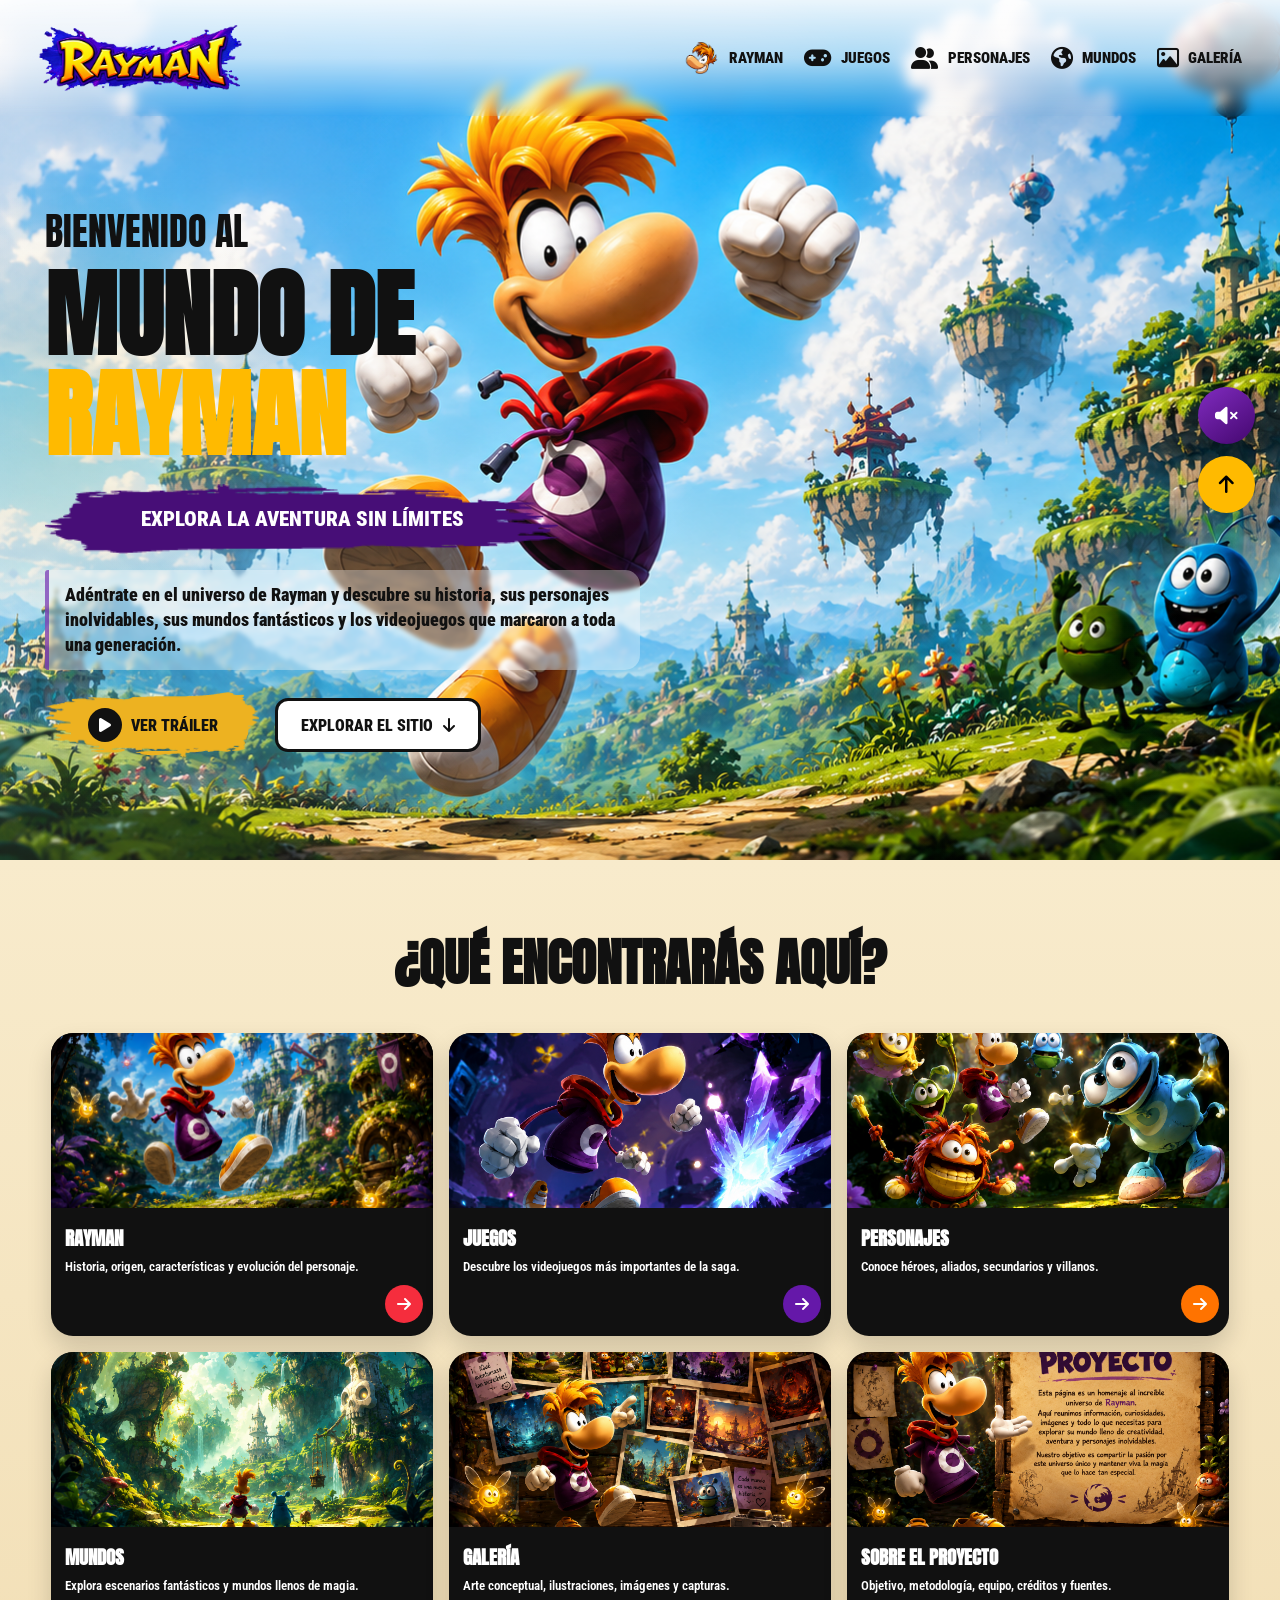
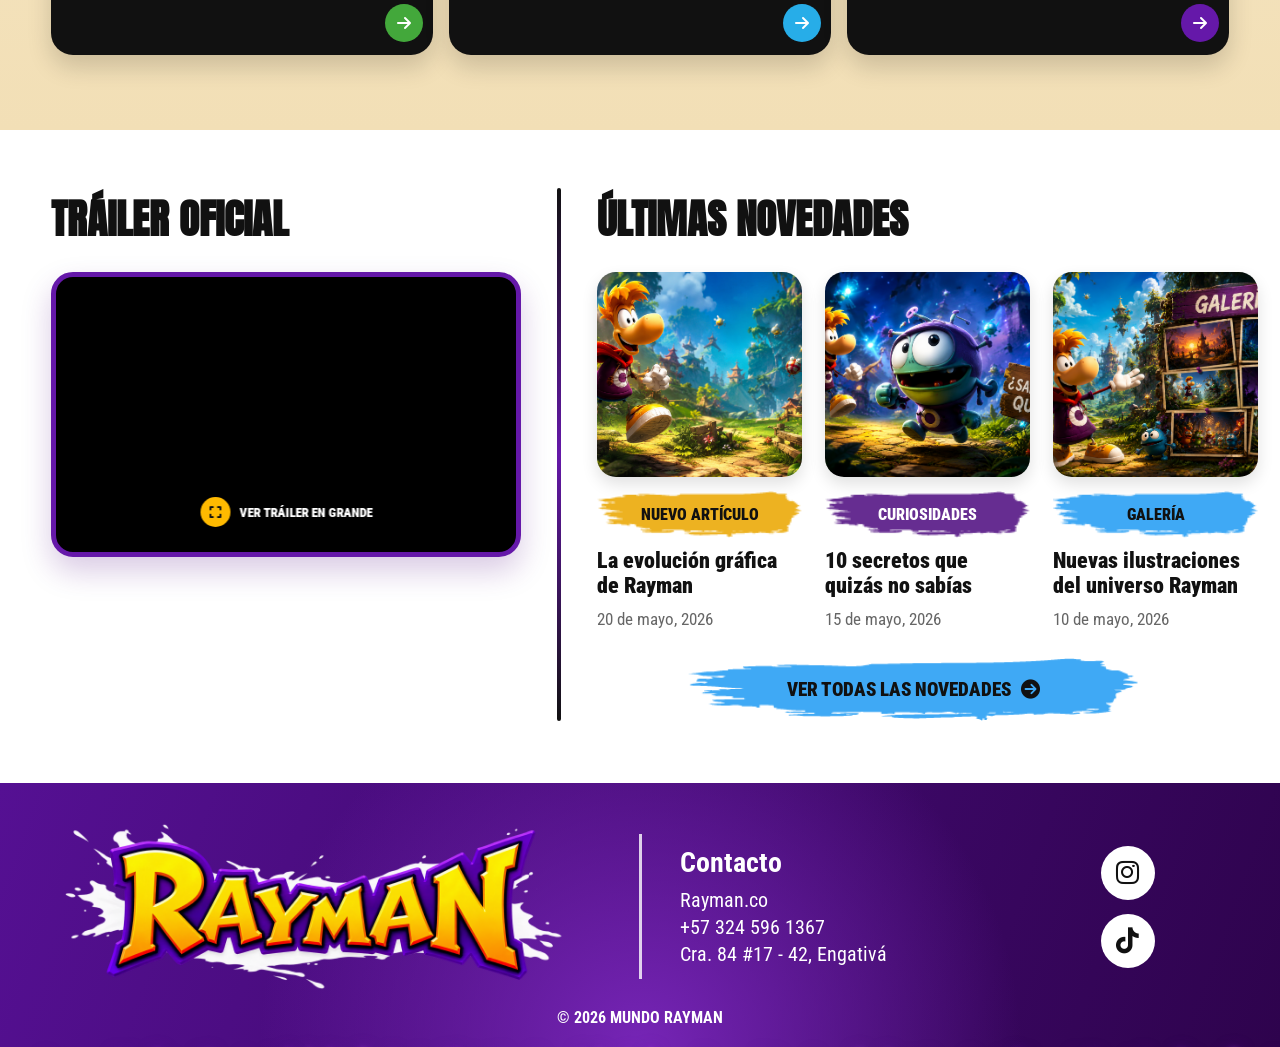
==== commit 63201472: "RAyman" ====
--- a/index.html
+++ b/index.html
@@ -1,1217 +1,1217 @@
-<!DOCTYPE html>
-<html lang="es">
-
-<head>
-
-    <meta charset="UTF-8">
-
-    <meta name="viewport"
-          content="width=device-width, initial-scale=1.0">
-
-    <meta name="description"
-          content="Descubre el universo de Rayman, sus videojuegos, personajes, mundos, curiosidades y galería.">
-
-    <title>Mundo Rayman | Inicio</title>
-
-    <link rel="icon"
-          type="image/png"
-          href="img/CABEZA RAYMAN MENU SUPERIOR.png">
-
-    <!-- CSS PRINCIPAL -->
-    <link rel="stylesheet"
-          href="estilos.css">
-
-    <!-- CSS VENTANA SOBRE EL PROYECTO -->
-    <link rel="stylesheet"
-          href="proyecto-modal.css">
-
-    <!-- ICONOS -->
-    <link rel="stylesheet"
-          href="https://cdnjs.cloudflare.com/ajax/libs/font-awesome/6.5.2/css/all.min.css">
-
-    <!-- FUENTES -->
-    <link rel="preconnect"
-          href="https://fonts.googleapis.com">
-
-    <link rel="preconnect"
-          href="https://fonts.gstatic.com"
-          crossorigin>
-
-    <link href="https://fonts.googleapis.com/css2?family=Anton&family=Roboto+Condensed:wght@400;500;600;700;800;900&display=swap"
-          rel="stylesheet">
-
-</head>
-
-<body>
-
-
-
-<!-- =========================================================
-     CURSOR
-========================================================= -->
-
-<div class="cursor-rayman"
-     id="cursorRayman">
-
-    <img src="img/MOUSE RAYMAN WEB.png"
-         alt="">
-
-</div>
-
-
-
-<!-- =========================================================
-     MÚSICA YOUTUBE
-========================================================= -->
-
-<div id="musicaYoutube"
-     class="youtube-musica">
-</div>
-
-
-
-<!-- =========================================================
-     LOADER
-========================================================= -->
-
-<div class="loader"
-     id="loader">
-
-    <div class="loader-contenido">
-
-        <img src="img/RAYMAN LOGO MENU.png"
-             alt="Rayman"
-             class="loader-logo">
-
-        <div class="loader-barra">
-
-            <div class="loader-progreso"></div>
-
-        </div>
-
-        <p>
-            CARGANDO AVENTURA...
-        </p>
-
-    </div>
-
-</div>
-
-
-
-<!-- =========================================================
-     HEADER
-========================================================= -->
-
-<header class="header"
-        id="header">
-
-    <div class="header-fondo"></div>
-
-    <div class="header-contenido">
-
-
-        <a href="index.html"
-           class="logo-principal">
-
-            <img src="img/RAYMAN LOGO MENU.png"
-                 alt="Rayman">
-
-        </a>
-
-
-        <nav class="nav-desktop">
-
-
-            <a href="rayman.html"
-               class="nav-link">
-
-                <img src="img/CABEZA RAYMAN MENU SUPERIOR.png"
-                     alt="Rayman"
-                     class="nav-rayman-icon">
-
-                <span>
-                    RAYMAN
-                </span>
-
-            </a>
-
-
-            <a href="juegos.html"
-               class="nav-link">
-
-                <i class="fa-solid fa-gamepad"></i>
-
-                <span>
-                    JUEGOS
-                </span>
-
-            </a>
-
-
-            <a href="personajes.html"
-               class="nav-link">
-
-                <i class="fa-solid fa-user-group"></i>
-
-                <span>
-                    PERSONAJES
-                </span>
-
-            </a>
-
-
-            <a href="mundos.html"
-               class="nav-link">
-
-                <i class="fa-solid fa-earth-americas"></i>
-
-                <span>
-                    MUNDOS
-                </span>
-
-            </a>
-
-
-            <a href="galeria.html"
-               class="nav-link">
-
-                <i class="fa-regular fa-image"></i>
-
-                <span>
-                    GALERÍA
-                </span>
-
-            </a>
-
-
-        </nav>
-
-
-        <button class="hamburguesa"
-                id="hamburguesa"
-                aria-label="Abrir menú"
-                aria-expanded="false">
-
-            <span></span>
-            <span></span>
-            <span></span>
-
-        </button>
-
-
-    </div>
-
-</header>
-
-
-
-<!-- =========================================================
-     MENU MOBILE
-========================================================= -->
-
-<div class="menu-overlay"
-     id="menuOverlay">
-</div>
-
-
-<aside class="menu-mobile"
-       id="menuMobile">
-
-
-    <div class="menu-mobile-header">
-
-        <a href="index.html">
-
-            <img src="img/RAYMAN LOGO MENU.png"
-                 alt="Rayman">
-
-        </a>
-
-
-        <button id="cerrarMenu"
-                aria-label="Cerrar menú">
-
-            <i class="fa-solid fa-xmark"></i>
-
-        </button>
-
-    </div>
-
-
-    <a href="rayman.html"
-       class="mobile-link">
-
-        <img src="img/CABEZA RAYMAN MENU SUPERIOR.png"
-             alt="Rayman">
-
-        RAYMAN
-
-    </a>
-
-
-    <a href="juegos.html"
-       class="mobile-link">
-
-        <i class="fa-solid fa-gamepad"></i>
-
-        JUEGOS
-
-    </a>
-
-
-    <a href="personajes.html"
-       class="mobile-link">
-
-        <i class="fa-solid fa-user-group"></i>
-
-        PERSONAJES
-
-    </a>
-
-
-    <a href="mundos.html"
-       class="mobile-link">
-
-        <i class="fa-solid fa-earth-americas"></i>
-
-        MUNDOS
-
-    </a>
-
-
-    <a href="galeria.html"
-       class="mobile-link">
-
-        <i class="fa-solid fa-images"></i>
-
-        GALERÍA
-
-    </a>
-
-
-    <a href="proyecto.html"
-       class="mobile-link">
-
-        <i class="fa-solid fa-circle-info"></i>
-
-        SOBRE EL PROYECTO
-
-    </a>
-
-
-</aside>
-
-
-
-<main>
-
-
-
-<!-- =========================================================
-     HERO
-========================================================= -->
-
-<section class="hero"
-         id="inicio">
-
-
-    <div class="hero-overlay"></div>
-
-    <div class="hero-luces"></div>
-
-
-    <div class="hero-contenido">
-
-
-        <div class="hero-textos">
-
-
-            <p class="bienvenido hero-entrada">
-
-                BIENVENIDO AL
-
-            </p>
-
-
-            <h1 class="titulo-hero hero-entrada">
-
-
-                <span class="titulo-mundo">
-
-                    MUNDO DE
-
-                </span>
-
-
-                <span class="titulo-rayman">
-
-                    RAYMAN
-
-                </span>
-
-
-            </h1>
-
-
-
-            <div class="pincel-banner hero-entrada">
-
-
-                <img src="img/inicio/PINCEL MORADO BANNER.png"
-                     alt="">
-
-
-                <span>
-
-                    EXPLORA LA AVENTURA SIN LÍMITES
-
-                </span>
-
-
-            </div>
-
-
-
-            <div class="descripcion-caja hero-entrada">
-
-
-                <p class="descripcion">
-
-                    Adéntrate en el universo de Rayman y descubre
-                    su historia, sus personajes inolvidables,
-                    sus mundos fantásticos y los videojuegos
-                    que marcaron a toda una generación.
-
-                </p>
-
-
-            </div>
-
-
-
-            <div class="hero-botones hero-entrada">
-
-
-                <a href="#trailer"
-                   class="boton-pincel">
-
-                    <img src="img/inicio/PINCEL AMARILLO TRAILER.png"
-                         alt="">
-
-                    <span>
-
-                        <i class="fa-solid fa-play"></i>
-
-                        VER TRÁILER
-
-                    </span>
-
-                </a>
-
-
-                <a href="#explorar"
-                   class="boton-explorar">
-
-                    EXPLORAR EL SITIO
-
-                    <i class="fa-solid fa-arrow-down"></i>
-
-                </a>
-
-
-            </div>
-
-
-        </div>
-
-
-    </div>
-
-
-</section>
-
-
-
-<!-- =========================================================
-     QUE ENCONTRARÁS
-========================================================= -->
-
-<section class="explorar"
-         id="explorar">
-
-
-    <div class="explorar-contenido">
-
-
-        <h2 class="titulo-seccion">
-
-            ¿QUÉ ENCONTRARÁS AQUÍ?
-
-        </h2>
-
-
-
-        <div class="tarjetas"
-             id="tarjetasExplorar">
-
-
-
-            <a href="rayman.html"
-               class="tarjeta tarjeta-pop">
-
-
-                <div class="tarjeta-imagen">
-
-                    <img src="img/inicio/RAYMAN SECCION 2.png"
-                         alt="Rayman">
-
-                </div>
-
-
-                <div class="tarjeta-info">
-
-                    <h3>
-                        RAYMAN
-                    </h3>
-
-
-                    <p>
-                        Historia, origen, características
-                        y evolución del personaje.
-                    </p>
-
-
-                    <span class="flecha-card roja">
-
-                        <i class="fa-solid fa-arrow-right"></i>
-
-                    </span>
-
-
-                </div>
-
-
-            </a>
-
-
-
-            <a href="juegos.html"
-               class="tarjeta tarjeta-pop">
-
-
-                <div class="tarjeta-imagen">
-
-                    <img src="img/inicio/JUEGOS SECCION 2.png"
-                         alt="Juegos">
-
-                </div>
-
-
-                <div class="tarjeta-info">
-
-                    <h3>
-                        JUEGOS
-                    </h3>
-
-
-                    <p>
-                        Descubre los videojuegos más
-                        importantes de la saga.
-                    </p>
-
-
-                    <span class="flecha-card morada">
-
-                        <i class="fa-solid fa-arrow-right"></i>
-
-                    </span>
-
-
-                </div>
-
-
-            </a>
-
-
-
-            <a href="personajes.html"
-               class="tarjeta tarjeta-pop">
-
-
-                <div class="tarjeta-imagen">
-
-                    <img src="img/inicio/PERSONAJES SECCION 2.png"
-                         alt="Personajes">
-
-                </div>
-
-
-                <div class="tarjeta-info">
-
-                    <h3>
-                        PERSONAJES
-                    </h3>
-
-
-                    <p>
-                        Conoce héroes, aliados,
-                        secundarios y villanos.
-                    </p>
-
-
-                    <span class="flecha-card naranja">
-
-                        <i class="fa-solid fa-arrow-right"></i>
-
-                    </span>
-
-
-                </div>
-
-
-            </a>
-
-
-
-            <a href="mundos.html"
-               class="tarjeta tarjeta-pop">
-
-
-                <div class="tarjeta-imagen">
-
-                    <img src="img/inicio/MUNDOS SECCION 2.png"
-                         alt="Mundos">
-
-                </div>
-
-
-                <div class="tarjeta-info">
-
-                    <h3>
-                        MUNDOS
-                    </h3>
-
-
-                    <p>
-                        Explora escenarios fantásticos
-                        y mundos llenos de magia.
-                    </p>
-
-
-                    <span class="flecha-card verde">
-
-                        <i class="fa-solid fa-arrow-right"></i>
-
-                    </span>
-
-
-                </div>
-
-
-            </a>
-
-
-
-            <a href="galeria.html"
-               class="tarjeta tarjeta-pop">
-
-
-                <div class="tarjeta-imagen">
-
-                    <img src="img/inicio/GALERIA SECCION 2.png"
-                         alt="Galería">
-
-                </div>
-
-
-                <div class="tarjeta-info">
-
-                    <h3>
-                        GALERÍA
-                    </h3>
-
-
-                    <p>
-                        Arte conceptual, ilustraciones,
-                        imágenes y capturas.
-                    </p>
-
-
-                    <span class="flecha-card azul">
-
-                        <i class="fa-solid fa-arrow-right"></i>
-
-                    </span>
-
-
-                </div>
-
-
-            </a>
-
-
-
-            <a href="proyecto.html"
-               class="tarjeta tarjeta-pop">
-
-
-                <div class="tarjeta-imagen">
-
-                    <img src="img/inicio/SOBRE EL PROYECTO SECCION 2.png"
-                         alt="Sobre el proyecto">
-
-                </div>
-
-
-                <div class="tarjeta-info">
-
-                    <h3>
-                        SOBRE EL PROYECTO
-                    </h3>
-
-
-                    <p>
-                        Objetivo, metodología, equipo,
-                        créditos y fuentes.
-                    </p>
-
-
-                    <span class="flecha-card morada">
-
-                        <i class="fa-solid fa-arrow-right"></i>
-
-                    </span>
-
-
-                </div>
-
-
-            </a>
-
-
-        </div>
-
-
-    </div>
-
-
-</section>
-
-
-
-<!-- =========================================================
-     ZONA PARTICULAS
-========================================================= -->
-
-<div class="zona-particulas">
-
-
-    <div class="particulas-globales"
-         id="particulasGlobales">
-    </div>
-
-
-
-    <!-- =====================================================
-         TRAILER + NOVEDADES
-    ====================================================== -->
-
-    <section class="novedades"
-             id="trailer">
-
-
-        <div class="novedades-contenedor">
-
-
-
-            <!-- TRAILER -->
-
-            <div class="trailer-columna animar-scroll">
-
-
-                <h2>
-
-                    TRÁILER OFICIAL
-
-                </h2>
-
-
-
-                <div class="trailer-box">
-
-
-                    <iframe
-                        src="https://www.youtube.com/embed/zFUZYpRIFUo?autoplay=1&mute=1&loop=1&playlist=zFUZYpRIFUo&rel=0"
-                        title="Trailer oficial Rayman"
-                        allow="autoplay; encrypted-media; picture-in-picture"
-                        allowfullscreen>
-                    </iframe>
-
-
-
-                    <button class="abrir-trailer"
-                            id="abrirTrailer">
-
-
-                        <span class="play-grande">
-
-                            <i class="fa-solid fa-expand"></i>
-
-                        </span>
-
-
-                        VER TRÁILER EN GRANDE
-
-
-                    </button>
-
-
-                </div>
-
-
-            </div>
-
-
-
-            <div class="separador"></div>
-
-
-
-            <!-- =================================================
-                 ULTIMAS NOVEDADES
-            ================================================== -->
-
-            <div class="noticias-columna animar-scroll">
-
-
-                <h2>
-
-                    ÚLTIMAS NOVEDADES
-
-                </h2>
-
-
-
-                <div class="noticias-grid">
-
-
-
-                    <!-- ARTICULO -->
-
-                    <a href="https://raymanpc.com/"
-                       target="_blank"
-                       rel="noopener noreferrer"
-                       class="noticia">
-
-
-                        <div class="noticia-imagen">
-
-                            <img src="img/inicio/ARTICULO SECCION 3.png"
-                                 alt="Artículo">
-
-                        </div>
-
-
-
-                        <div class="titulo-pincel-noticia">
-
-                            <img src="img/inicio/PINCEL AMARILLO NUEVO ARTICULO.png"
-                                 alt="">
-
-
-                            <span>
-
-                                NUEVO ARTÍCULO
-
-                            </span>
-
-
-                        </div>
-
-
-
-                        <h3>
-
-                            La evolución gráfica de Rayman
-
-                        </h3>
-
-
-                        <p>
-
-                            20 de mayo, 2026
-
-                        </p>
-
-
-                    </a>
-
-
-
-                    <!-- CURIOSIDADES -->
-
-                    <a href="https://raymanpc.com/wiki/es/Rayman"
-                       target="_blank"
-                       rel="noopener noreferrer"
-                       class="noticia">
-
-
-                        <div class="noticia-imagen">
-
-                            <img src="img/inicio/CURIOSIDADES SECCION 3.png"
-                                 alt="Curiosidades">
-
-                        </div>
-
-
-
-                        <div class="titulo-pincel-noticia">
-
-                            <img src="img/inicio/PINCEL MORADO CURIOSIDADES.png"
-                                 alt="">
-
-
-                            <span class="texto-blanco">
-
-                                CURIOSIDADES
-
-                            </span>
-
-
-                        </div>
-
-
-
-                        <h3>
-
-                            10 secretos que quizás no sabías
-
-                        </h3>
-
-
-                        <p>
-
-                            15 de mayo, 2026
-
-                        </p>
-
-
-                    </a>
-
-
-
-                    <!-- GALERIA -->
-
-                    <a href="https://cl.pinterest.com/pin/336433034685140888/"
-                       target="_blank"
-                       rel="noopener noreferrer"
-                       class="noticia">
-
-
-                        <div class="noticia-imagen">
-
-                            <img src="img/inicio/GALERIA SECCION 3.png"
-                                 alt="Galería">
-
-                        </div>
-
-
-
-                        <div class="titulo-pincel-noticia">
-
-                            <img src="img/inicio/PINCEL AZUL GALERIA.png"
-                                 alt="">
-
-
-                            <span>
-
-                                GALERÍA
-
-                            </span>
-
-
-                        </div>
-
-
-
-                        <h3>
-
-                            Nuevas ilustraciones del universo Rayman
-
-                        </h3>
-
-
-                        <p>
-
-                            10 de mayo, 2026
-
-                        </p>
-
-
-                    </a>
-
-
-                </div>
-
-
-
-                <a href="https://mundo-de-rayman.foroactivo.com/"
-                   target="_blank"
-                   rel="noopener noreferrer"
-                   class="boton-todas">
-
-
-                    <img src="img/inicio/PINCEL AZUL VER TODAS LAS NOVEDADES.png"
-                         alt="">
-
-
-                    <span>
-
-                        VER TODAS LAS NOVEDADES
-
-                        <i class="fa-solid fa-circle-arrow-right"></i>
-
-                    </span>
-
-
-                </a>
-
-
-            </div>
-
-
-        </div>
-
-
-    </section>
-
-
-
-    <!-- =====================================================
-         FOOTER
-    ====================================================== -->
-
-    <footer class="footer">
-
-
-        <div class="footer-contenido">
-
-
-            <div class="footer-logo">
-
-
-                <img src="img/RAYMAN FOOTER.png"
-                     alt="Rayman">
-
-
-            </div>
-
-
-
-            <div class="footer-linea"></div>
-
-
-
-            <div class="footer-contacto">
-
-
-                <h3>
-
-                    Contacto
-
-                </h3>
-
-
-                <p>
-
-                    Rayman.co
-
-                </p>
-
-
-                <p>
-
-                    +57 324 596 1367
-
-                </p>
-
-
-                <p>
-
-                    Cra. 84 #17 - 42, Engativá
-
-                </p>
-
-
-            </div>
-
-
-
-            <!-- REDES -->
-
-            <div class="footer-redes">
-
-
-                <!-- INSTAGRAM -->
-
-                <a href="https://www.instagram.com/rayman_game/?hl=es-la"
-                   target="_blank"
-                   rel="noopener noreferrer"
-                   aria-label="Instagram de Rayman"
-                   title="Instagram de Rayman">
-
-
-                    <i class="fa-brands fa-instagram"></i>
-
-
-                </a>
-
-
-
-                <!-- TIKTOK -->
-
-                <a href="https://www.tiktok.com/@raymanadventuresfan"
-                   target="_blank"
-                   rel="noopener noreferrer"
-                   aria-label="TikTok de Rayman"
-                   title="TikTok de Rayman">
-
-
-                    <i class="fa-brands fa-tiktok"></i>
-
-
-                </a>
-
-
-            </div>
-
-
-        </div>
-
-
-
-        <p class="footer-copy">
-
-            © 2026 MUNDO RAYMAN
-
-        </p>
-
-
-    </footer>
-
-
-</div>
-
-
-</main>
-
-
-
-<!-- =========================================================
-     CONTROLES FLOTANTES
-========================================================= -->
-
-<div class="controles-flotantes">
-
-
-    <button class="control-circular musica-control"
-            id="botonMusica"
-            aria-label="Activar música"
-            title="Activar música">
-
-
-        <i class="fa-solid fa-volume-xmark"
-           id="iconoMusica"></i>
-
-
-        <span class="ondas-musica">
-
-            <span></span>
-
-            <span></span>
-
-            <span></span>
-
-        </span>
-
-
-    </button>
-
-
-
-    <button class="control-circular boton-arriba"
-            id="botonArriba"
-            aria-label="Volver al inicio">
-
-        <i class="fa-solid fa-arrow-up"></i>
-
-    </button>
-
-
-</div>
-
-
-
-<!-- =========================================================
-     MODAL TRAILER
-========================================================= -->
-
-<div class="trailer-modal"
-     id="trailerModal">
-
-
-    <div class="trailer-modal-fondo"
-         id="cerrarFondoTrailer">
-    </div>
-
-
-    <div class="trailer-modal-contenido">
-
-
-        <button class="cerrar-trailer"
-                id="cerrarTrailer"
-                aria-label="Cerrar tráiler">
-
-            <i class="fa-solid fa-xmark"></i>
-
-        </button>
-
-
-        <div class="modal-video">
-
-            <iframe
-                id="iframeModal"
-                src=""
-                title="Trailer Rayman ampliado"
-                allow="autoplay; encrypted-media; picture-in-picture"
-                allowfullscreen>
-            </iframe>
-
-        </div>
-
-
-    </div>
-
-
-</div>
-
-
-
-<!-- =========================================================
-     YOUTUBE + JS
-========================================================= -->
-
-<script src="https://www.youtube.com/iframe_api"></script>
-
-<script src="script.js"></script>
-
-
-    <!-- JS PROPIO DE LA PÁGINA -->
-    <script src="script.js"></script>
-
-    <!-- VENTANA SOBRE EL PROYECTO -->
-    <script src="proyecto-modal.js"></script>
-
-</body>
+<!DOCTYPE html>
+<html lang="es">
+
+<head>
+
+    <meta charset="UTF-8">
+
+    <meta name="viewport"
+          content="width=device-width, initial-scale=1.0">
+
+    <meta name="description"
+          content="Descubre el universo de Rayman, sus videojuegos, personajes, mundos, curiosidades y galería.">
+
+    <title>Mundo Rayman | Inicio</title>
+
+    <link rel="icon"
+          type="image/png"
+          href="img/CABEZA RAYMAN MENU SUPERIOR.png">
+
+    <!-- CSS PRINCIPAL -->
+    <link rel="stylesheet"
+          href="estilos.css">
+
+    <!-- CSS VENTANA SOBRE EL PROYECTO -->
+    <link rel="stylesheet"
+          href="proyecto-modal.css">
+
+    <!-- ICONOS -->
+    <link rel="stylesheet"
+          href="https://cdnjs.cloudflare.com/ajax/libs/font-awesome/6.5.2/css/all.min.css">
+
+    <!-- FUENTES -->
+    <link rel="preconnect"
+          href="https://fonts.googleapis.com">
+
+    <link rel="preconnect"
+          href="https://fonts.gstatic.com"
+          crossorigin>
+
+    <link href="https://fonts.googleapis.com/css2?family=Anton&family=Roboto+Condensed:wght@400;500;600;700;800;900&display=swap"
+          rel="stylesheet">
+
+</head>
+
+<body>
+
+
+
+<!-- =========================================================
+     CURSOR
+========================================================= -->
+
+<div class="cursor-rayman"
+     id="cursorRayman">
+
+    <img src="img/MOUSE RAYMAN WEB.png"
+         alt="">
+
+</div>
+
+
+
+<!-- =========================================================
+     MÚSICA YOUTUBE
+========================================================= -->
+
+<div id="musicaYoutube"
+     class="youtube-musica">
+</div>
+
+
+
+<!-- =========================================================
+     LOADER
+========================================================= -->
+
+<div class="loader"
+     id="loader">
+
+    <div class="loader-contenido">
+
+        <img src="img/RAYMAN LOGO MENU.png"
+             alt="Rayman"
+             class="loader-logo">
+
+        <div class="loader-barra">
+
+            <div class="loader-progreso"></div>
+
+        </div>
+
+        <p>
+            CARGANDO AVENTURA...
+        </p>
+
+    </div>
+
+</div>
+
+
+
+<!-- =========================================================
+     HEADER
+========================================================= -->
+
+<header class="header"
+        id="header">
+
+    <div class="header-fondo"></div>
+
+    <div class="header-contenido">
+
+
+        <a href="index.html"
+           class="logo-principal">
+
+            <img src="img/RAYMAN LOGO MENU.png"
+                 alt="Rayman">
+
+        </a>
+
+
+        <nav class="nav-desktop">
+
+
+            <a href="rayman.html"
+               class="nav-link">
+
+                <img src="img/CABEZA RAYMAN MENU SUPERIOR.png"
+                     alt="Rayman"
+                     class="nav-rayman-icon">
+
+                <span>
+                    RAYMAN
+                </span>
+
+            </a>
+
+
+            <a href="juegos.html"
+               class="nav-link">
+
+                <i class="fa-solid fa-gamepad"></i>
+
+                <span>
+                    JUEGOS
+                </span>
+
+            </a>
+
+
+            <a href="personajes.html"
+               class="nav-link">
+
+                <i class="fa-solid fa-user-group"></i>
+
+                <span>
+                    PERSONAJES
+                </span>
+
+            </a>
+
+
+            <a href="mundos.html"
+               class="nav-link">
+
+                <i class="fa-solid fa-earth-americas"></i>
+
+                <span>
+                    MUNDOS
+                </span>
+
+            </a>
+
+
+            <a href="galeria.html"
+               class="nav-link">
+
+                <i class="fa-regular fa-image"></i>
+
+                <span>
+                    GALERÍA
+                </span>
+
+            </a>
+
+
+        </nav>
+
+
+        <button class="hamburguesa"
+                id="hamburguesa"
+                aria-label="Abrir menú"
+                aria-expanded="false">
+
+            <span></span>
+            <span></span>
+            <span></span>
+
+        </button>
+
+
+    </div>
+
+</header>
+
+
+
+<!-- =========================================================
+     MENU MOBILE
+========================================================= -->
+
+<div class="menu-overlay"
+     id="menuOverlay">
+</div>
+
+
+<aside class="menu-mobile"
+       id="menuMobile">
+
+
+    <div class="menu-mobile-header">
+
+        <a href="index.html">
+
+            <img src="img/RAYMAN LOGO MENU.png"
+                 alt="Rayman">
+
+        </a>
+
+
+        <button id="cerrarMenu"
+                aria-label="Cerrar menú">
+
+            <i class="fa-solid fa-xmark"></i>
+
+        </button>
+
+    </div>
+
+
+    <a href="rayman.html"
+       class="mobile-link">
+
+        <img src="img/CABEZA RAYMAN MENU SUPERIOR.png"
+             alt="Rayman">
+
+        RAYMAN
+
+    </a>
+
+
+    <a href="juegos.html"
+       class="mobile-link">
+
+        <i class="fa-solid fa-gamepad"></i>
+
+        JUEGOS
+
+    </a>
+
+
+    <a href="personajes.html"
+       class="mobile-link">
+
+        <i class="fa-solid fa-user-group"></i>
+
+        PERSONAJES
+
+    </a>
+
+
+    <a href="mundos.html"
+       class="mobile-link">
+
+        <i class="fa-solid fa-earth-americas"></i>
+
+        MUNDOS
+
+    </a>
+
+
+    <a href="galeria.html"
+       class="mobile-link">
+
+        <i class="fa-solid fa-images"></i>
+
+        GALERÍA
+
+    </a>
+
+
+    <a href="proyecto.html"
+       class="mobile-link">
+
+        <i class="fa-solid fa-circle-info"></i>
+
+        SOBRE EL PROYECTO
+
+    </a>
+
+
+</aside>
+
+
+
+<main>
+
+
+
+<!-- =========================================================
+     HERO
+========================================================= -->
+
+<section class="hero"
+         id="inicio">
+
+
+    <div class="hero-overlay"></div>
+
+    <div class="hero-luces"></div>
+
+
+    <div class="hero-contenido">
+
+
+        <div class="hero-textos">
+
+
+            <p class="bienvenido hero-entrada">
+
+                BIENVENIDO AL
+
+            </p>
+
+
+            <h1 class="titulo-hero hero-entrada">
+
+
+                <span class="titulo-mundo">
+
+                    MUNDO DE
+
+                </span>
+
+
+                <span class="titulo-rayman">
+
+                    RAYMAN
+
+                </span>
+
+
+            </h1>
+
+
+
+            <div class="pincel-banner hero-entrada">
+
+
+                <img src="img/inicio/PINCEL MORADO BANNER.png"
+                     alt="">
+
+
+                <span>
+
+                    EXPLORA LA AVENTURA SIN LÍMITES
+
+                </span>
+
+
+            </div>
+
+
+
+            <div class="descripcion-caja hero-entrada">
+
+
+                <p class="descripcion">
+
+                    Adéntrate en el universo de Rayman y descubre
+                    su historia, sus personajes inolvidables,
+                    sus mundos fantásticos y los videojuegos
+                    que marcaron a toda una generación.
+
+                </p>
+
+
+            </div>
+
+
+
+            <div class="hero-botones hero-entrada">
+
+
+                <a href="#trailer"
+                   class="boton-pincel">
+
+                    <img src="img/inicio/PINCEL AMARILLO TRAILER.png"
+                         alt="">
+
+                    <span>
+
+                        <i class="fa-solid fa-play"></i>
+
+                        VER TRÁILER
+
+                    </span>
+
+                </a>
+
+
+                <a href="#explorar"
+                   class="boton-explorar">
+
+                    EXPLORAR EL SITIO
+
+                    <i class="fa-solid fa-arrow-down"></i>
+
+                </a>
+
+
+            </div>
+
+
+        </div>
+
+
+    </div>
+
+
+</section>
+
+
+
+<!-- =========================================================
+     QUE ENCONTRARÁS
+========================================================= -->
+
+<section class="explorar"
+         id="explorar">
+
+
+    <div class="explorar-contenido">
+
+
+        <h2 class="titulo-seccion">
+
+            ¿QUÉ ENCONTRARÁS AQUÍ?
+
+        </h2>
+
+
+
+        <div class="tarjetas"
+             id="tarjetasExplorar">
+
+
+
+            <a href="rayman.html"
+               class="tarjeta tarjeta-pop">
+
+
+                <div class="tarjeta-imagen">
+
+                    <img src="img/inicio/RAYMAN SECCION 2.png"
+                         alt="Rayman">
+
+                </div>
+
+
+                <div class="tarjeta-info">
+
+                    <h3>
+                        RAYMAN
+                    </h3>
+
+
+                    <p>
+                        Historia, origen, características
+                        y evolución del personaje.
+                    </p>
+
+
+                    <span class="flecha-card roja">
+
+                        <i class="fa-solid fa-arrow-right"></i>
+
+                    </span>
+
+
+                </div>
+
+
+            </a>
+
+
+
+            <a href="juegos.html"
+               class="tarjeta tarjeta-pop">
+
+
+                <div class="tarjeta-imagen">
+
+                    <img src="img/inicio/JUEGOS SECCION 2.png"
+                         alt="Juegos">
+
+                </div>
+
+
+                <div class="tarjeta-info">
+
+                    <h3>
+                        JUEGOS
+                    </h3>
+
+
+                    <p>
+                        Descubre los videojuegos más
+                        importantes de la saga.
+                    </p>
+
+
+                    <span class="flecha-card morada">
+
+                        <i class="fa-solid fa-arrow-right"></i>
+
+                    </span>
+
+
+                </div>
+
+
+            </a>
+
+
+
+            <a href="personajes.html"
+               class="tarjeta tarjeta-pop">
+
+
+                <div class="tarjeta-imagen">
+
+                    <img src="img/inicio/PERSONAJES SECCION 2.png"
+                         alt="Personajes">
+
+                </div>
+
+
+                <div class="tarjeta-info">
+
+                    <h3>
+                        PERSONAJES
+                    </h3>
+
+
+                    <p>
+                        Conoce héroes, aliados,
+                        secundarios y villanos.
+                    </p>
+
+
+                    <span class="flecha-card naranja">
+
+                        <i class="fa-solid fa-arrow-right"></i>
+
+                    </span>
+
+
+                </div>
+
+
+            </a>
+
+
+
+            <a href="mundos.html"
+               class="tarjeta tarjeta-pop">
+
+
+                <div class="tarjeta-imagen">
+
+                    <img src="img/inicio/MUNDOS SECCION 2.png"
+                         alt="Mundos">
+
+                </div>
+
+
+                <div class="tarjeta-info">
+
+                    <h3>
+                        MUNDOS
+                    </h3>
+
+
+                    <p>
+                        Explora escenarios fantásticos
+                        y mundos llenos de magia.
+                    </p>
+
+
+                    <span class="flecha-card verde">
+
+                        <i class="fa-solid fa-arrow-right"></i>
+
+                    </span>
+
+
+                </div>
+
+
+            </a>
+
+
+
+            <a href="galeria.html"
+               class="tarjeta tarjeta-pop">
+
+
+                <div class="tarjeta-imagen">
+
+                    <img src="img/inicio/GALERIA SECCION 2.png"
+                         alt="Galería">
+
+                </div>
+
+
+                <div class="tarjeta-info">
+
+                    <h3>
+                        GALERÍA
+                    </h3>
+
+
+                    <p>
+                        Arte conceptual, ilustraciones,
+                        imágenes y capturas.
+                    </p>
+
+
+                    <span class="flecha-card azul">
+
+                        <i class="fa-solid fa-arrow-right"></i>
+
+                    </span>
+
+
+                </div>
+
+
+            </a>
+
+
+
+            <a href="proyecto.html"
+               class="tarjeta tarjeta-pop">
+
+
+                <div class="tarjeta-imagen">
+
+                    <img src="img/inicio/SOBRE EL PROYECTO SECCION 2.png"
+                         alt="Sobre el proyecto">
+
+                </div>
+
+
+                <div class="tarjeta-info">
+
+                    <h3>
+                        SOBRE EL PROYECTO
+                    </h3>
+
+
+                    <p>
+                        Objetivo, metodología, equipo,
+                        créditos y fuentes.
+                    </p>
+
+
+                    <span class="flecha-card morada">
+
+                        <i class="fa-solid fa-arrow-right"></i>
+
+                    </span>
+
+
+                </div>
+
+
+            </a>
+
+
+        </div>
+
+
+    </div>
+
+
+</section>
+
+
+
+<!-- =========================================================
+     ZONA PARTICULAS
+========================================================= -->
+
+<div class="zona-particulas">
+
+
+    <div class="particulas-globales"
+         id="particulasGlobales">
+    </div>
+
+
+
+    <!-- =====================================================
+         TRAILER + NOVEDADES
+    ====================================================== -->
+
+    <section class="novedades"
+             id="trailer">
+
+
+        <div class="novedades-contenedor">
+
+
+
+            <!-- TRAILER -->
+
+            <div class="trailer-columna animar-scroll">
+
+
+                <h2>
+
+                    TRÁILER OFICIAL
+
+                </h2>
+
+
+
+                <div class="trailer-box">
+
+
+                    <iframe
+                        src="https://www.youtube.com/embed/zFUZYpRIFUo?autoplay=1&mute=1&loop=1&playlist=zFUZYpRIFUo&rel=0"
+                        title="Trailer oficial Rayman"
+                        allow="autoplay; encrypted-media; picture-in-picture"
+                        allowfullscreen>
+                    </iframe>
+
+
+
+                    <button class="abrir-trailer"
+                            id="abrirTrailer">
+
+
+                        <span class="play-grande">
+
+                            <i class="fa-solid fa-expand"></i>
+
+                        </span>
+
+
+                        VER TRÁILER EN GRANDE
+
+
+                    </button>
+
+
+                </div>
+
+
+            </div>
+
+
+
+            <div class="separador"></div>
+
+
+
+            <!-- =================================================
+                 ULTIMAS NOVEDADES
+            ================================================== -->
+
+            <div class="noticias-columna animar-scroll">
+
+
+                <h2>
+
+                    ÚLTIMAS NOVEDADES
+
+                </h2>
+
+
+
+                <div class="noticias-grid">
+
+
+
+                    <!-- ARTICULO -->
+
+                    <a href="https://raymanpc.com/"
+                       target="_blank"
+                       rel="noopener noreferrer"
+                       class="noticia">
+
+
+                        <div class="noticia-imagen">
+
+                            <img src="img/inicio/ARTICULO SECCION 3.png"
+                                 alt="Artículo">
+
+                        </div>
+
+
+
+                        <div class="titulo-pincel-noticia">
+
+                            <img src="img/inicio/PINCEL AMARILLO NUEVO ARTICULO.png"
+                                 alt="">
+
+
+                            <span>
+
+                                NUEVO ARTÍCULO
+
+                            </span>
+
+
+                        </div>
+
+
+
+                        <h3>
+
+                            La evolución gráfica de Rayman
+
+                        </h3>
+
+
+                        <p>
+
+                            20 de mayo, 2026
+
+                        </p>
+
+
+                    </a>
+
+
+
+                    <!-- CURIOSIDADES -->
+
+                    <a href="https://raymanpc.com/wiki/es/Rayman"
+                       target="_blank"
+                       rel="noopener noreferrer"
+                       class="noticia">
+
+
+                        <div class="noticia-imagen">
+
+                            <img src="img/inicio/CURIOSIDADES SECCION 3.png"
+                                 alt="Curiosidades">
+
+                        </div>
+
+
+
+                        <div class="titulo-pincel-noticia">
+
+                            <img src="img/inicio/PINCEL MORADO CURIOSIDADES.png"
+                                 alt="">
+
+
+                            <span class="texto-blanco">
+
+                                CURIOSIDADES
+
+                            </span>
+
+
+                        </div>
+
+
+
+                        <h3>
+
+                            10 secretos que quizás no sabías
+
+                        </h3>
+
+
+                        <p>
+
+                            15 de mayo, 2026
+
+                        </p>
+
+
+                    </a>
+
+
+
+                    <!-- GALERIA -->
+
+                    <a href="https://cl.pinterest.com/pin/336433034685140888/"
+                       target="_blank"
+                       rel="noopener noreferrer"
+                       class="noticia">
+
+
+                        <div class="noticia-imagen">
+
+                            <img src="img/inicio/GALERIA SECCION 3.png"
+                                 alt="Galería">
+
+                        </div>
+
+
+
+                        <div class="titulo-pincel-noticia">
+
+                            <img src="img/inicio/PINCEL AZUL GALERIA.png"
+                                 alt="">
+
+
+                            <span>
+
+                                GALERÍA
+
+                            </span>
+
+
+                        </div>
+
+
+
+                        <h3>
+
+                            Nuevas ilustraciones del universo Rayman
+
+                        </h3>
+
+
+                        <p>
+
+                            10 de mayo, 2026
+
+                        </p>
+
+
+                    </a>
+
+
+                </div>
+
+
+
+                <a href="https://mundo-de-rayman.foroactivo.com/"
+                   target="_blank"
+                   rel="noopener noreferrer"
+                   class="boton-todas">
+
+
+                    <img src="img/inicio/PINCEL AZUL VER TODAS LAS NOVEDADES.png"
+                         alt="">
+
+
+                    <span>
+
+                        VER TODAS LAS NOVEDADES
+
+                        <i class="fa-solid fa-circle-arrow-right"></i>
+
+                    </span>
+
+
+                </a>
+
+
+            </div>
+
+
+        </div>
+
+
+    </section>
+
+
+
+    <!-- =====================================================
+         FOOTER
+    ====================================================== -->
+
+    <footer class="footer">
+
+
+        <div class="footer-contenido">
+
+
+            <div class="footer-logo">
+
+
+                <img src="img/RAYMAN FOOTER.png"
+                     alt="Rayman">
+
+
+            </div>
+
+
+
+            <div class="footer-linea"></div>
+
+
+
+            <div class="footer-contacto">
+
+
+                <h3>
+
+                    Contacto
+
+                </h3>
+
+
+                <p>
+
+                    Rayman.co
+
+                </p>
+
+
+                <p>
+
+                    +57 324 596 1367
+
+                </p>
+
+
+                <p>
+
+                    Cra. 84 #17 - 42, Engativá
+
+                </p>
+
+
+            </div>
+
+
+
+            <!-- REDES -->
+
+            <div class="footer-redes">
+
+
+                <!-- INSTAGRAM -->
+
+                <a href="https://www.instagram.com/rayman_game/?hl=es-la"
+                   target="_blank"
+                   rel="noopener noreferrer"
+                   aria-label="Instagram de Rayman"
+                   title="Instagram de Rayman">
+
+
+                    <i class="fa-brands fa-instagram"></i>
+
+
+                </a>
+
+
+
+                <!-- TIKTOK -->
+
+                <a href="https://www.tiktok.com/@raymanadventuresfan"
+                   target="_blank"
+                   rel="noopener noreferrer"
+                   aria-label="TikTok de Rayman"
+                   title="TikTok de Rayman">
+
+
+                    <i class="fa-brands fa-tiktok"></i>
+
+
+                </a>
+
+
+            </div>
+
+
+        </div>
+
+
+
+        <p class="footer-copy">
+
+            © 2026 MUNDO RAYMAN
+
+        </p>
+
+
+    </footer>
+
+
+</div>
+
+
+</main>
+
+
+
+<!-- =========================================================
+     CONTROLES FLOTANTES
+========================================================= -->
+
+<div class="controles-flotantes">
+
+
+    <button class="control-circular musica-control"
+            id="botonMusica"
+            aria-label="Activar música"
+            title="Activar música">
+
+
+        <i class="fa-solid fa-volume-xmark"
+           id="iconoMusica"></i>
+
+
+        <span class="ondas-musica">
+
+            <span></span>
+
+            <span></span>
+
+            <span></span>
+
+        </span>
+
+
+    </button>
+
+
+
+    <button class="control-circular boton-arriba"
+            id="botonArriba"
+            aria-label="Volver al inicio">
+
+        <i class="fa-solid fa-arrow-up"></i>
+
+    </button>
+
+
+</div>
+
+
+
+<!-- =========================================================
+     MODAL TRAILER
+========================================================= -->
+
+<div class="trailer-modal"
+     id="trailerModal">
+
+
+    <div class="trailer-modal-fondo"
+         id="cerrarFondoTrailer">
+    </div>
+
+
+    <div class="trailer-modal-contenido">
+
+
+        <button class="cerrar-trailer"
+                id="cerrarTrailer"
+                aria-label="Cerrar tráiler">
+
+            <i class="fa-solid fa-xmark"></i>
+
+        </button>
+
+
+        <div class="modal-video">
+
+            <iframe
+                id="iframeModal"
+                src=""
+                title="Trailer Rayman ampliado"
+                allow="autoplay; encrypted-media; picture-in-picture"
+                allowfullscreen>
+            </iframe>
+
+        </div>
+
+
+    </div>
+
+
+</div>
+
+
+
+<!-- =========================================================
+     YOUTUBE + JS
+========================================================= -->
+
+<script src="https://www.youtube.com/iframe_api"></script>
+
+<script src="script.js"></script>
+
+
+    <!-- JS PROPIO DE LA PÁGINA -->
+    <script src="script.js"></script>
+
+    <!-- VENTANA SOBRE EL PROYECTO -->
+    <script src="proyecto-modal.js"></script>
+
+</body>
 </html>
--- a/estilos.css
+++ b/estilos.css
@@ -1,3032 +1,3032 @@
-/* ============================================================
-   RESET
-============================================================ */
-
-* {
-    margin: 0;
-    padding: 0;
-    box-sizing: border-box;
-}
-
-
-html {
-    scroll-behavior: smooth;
-    scroll-padding-top: 90px;
-
-    scrollbar-width: thin;
-    scrollbar-color: #6518a9 #eee4f5;
-}
-
-
-body {
-    font-family:
-        "Roboto Condensed",
-        Arial,
-        sans-serif;
-
-    color: #111;
-    background: white;
-
-    overflow-x: hidden;
-}
-
-
-body.menu-abierto,
-body.modal-abierto {
-    overflow: hidden;
-}
-
-
-img {
-    display: block;
-    max-width: 100%;
-}
-
-
-a {
-    color: inherit;
-    text-decoration: none;
-}
-
-
-button {
-    border: 0;
-    font-family: inherit;
-}
-
-
-:root {
-    --amarillo: #ffba00;
-    --morado: #6518a9;
-    --morado2: #39055f;
-    --moradoClaro: #af5bea;
-    --azul: #27ade8;
-    --rojo: #f52d3d;
-    --verde: #43a83b;
-    --naranja: #ff7300;
-}
-
-
-/* ============================================================
-   SCROLL
-============================================================ */
-
-::-webkit-scrollbar {
-    width: 13px;
-}
-
-
-::-webkit-scrollbar-track {
-    background: #eee4f5;
-}
-
-
-::-webkit-scrollbar-thumb {
-    border: 3px solid #eee4f5;
-
-    border-radius: 30px;
-
-    background:
-        linear-gradient(
-            #9134cc,
-            #4d087f
-        );
-}
-
-
-/* ============================================================
-   CURSOR
-============================================================ */
-
-@media (pointer: fine) {
-
-    body,
-    a,
-    button {
-        cursor: none;
-    }
-
-}
-
-
-.cursor-rayman {
-    position: fixed;
-
-    z-index: 999999;
-
-    width: 54px;
-    height: 54px;
-
-    pointer-events: none;
-
-    opacity: 0;
-
-    transform:
-        translate(-8px,-8px)
-        scale(.85);
-
-    transition:
-        opacity .2s,
-        transform .18s;
-}
-
-
-.cursor-rayman img {
-    width: 100%;
-    height: 100%;
-
-    object-fit: contain;
-}
-
-
-.cursor-rayman.visible {
-    opacity: 1;
-}
-
-
-.cursor-rayman.hover {
-    transform:
-        translate(-8px,-8px)
-        rotate(-10deg)
-        scale(1.24);
-}
-
-
-/* ============================================================
-   MUSIC
-============================================================ */
-
-.youtube-musica {
-    position: fixed;
-
-    left: -9999px;
-    top: -9999px;
-
-    width: 1px;
-    height: 1px;
-
-    opacity: 0;
-}
-
-
-/* ============================================================
-   LOADER
-============================================================ */
-
-.loader {
-    position: fixed;
-
-    inset: 0;
-
-    z-index: 99999;
-
-    display: grid;
-    place-items: center;
-
-    background:
-        radial-gradient(
-            circle,
-            #7a26bc,
-            #30004e
-        );
-}
-
-
-.loader.oculto {
-    animation:
-        loaderSalida
-        .7s forwards;
-}
-
-
-.loader-contenido {
-    width:
-        min(330px,80vw);
-
-    color: white;
-
-    text-align: center;
-}
-
-
-.loader-logo {
-    width: 275px;
-
-    margin:
-        auto auto 25px;
-
-    animation:
-        flotarLogo
-        1.5s ease-in-out infinite alternate;
-}
-
-
-.loader-barra {
-    height: 8px;
-
-    border-radius: 30px;
-
-    overflow: hidden;
-
-    background:
-        rgba(255,255,255,.2);
-}
-
-
-.loader-progreso {
-    height: 100%;
-
-    background:
-        var(--amarillo);
-
-    transform-origin: left;
-
-    animation:
-        cargar
-        1.1s forwards;
-}
-
-
-.loader p {
-    margin-top: 14px;
-
-    font-weight: 900;
-}
-
-
-/* ============================================================
-   HEADER
-============================================================ */
-
-.header {
-    position: fixed;
-
-    top: 0;
-    left: 0;
-
-    z-index: 5000;
-
-    width: 100%;
-    height: 116px;
-
-    transition:
-        transform .48s cubic-bezier(.2,.9,.2,1),
-        height .35s;
-}
-
-
-.header-fondo {
-    position: absolute;
-
-    inset: 0;
-
-    background:
-        linear-gradient(
-            rgba(255,255,255,.92),
-            rgba(255,255,255,.66),
-            transparent
-        );
-
-    backdrop-filter:
-        blur(6px);
-}
-
-
-.header.scrolled {
-    height: 82px;
-}
-
-
-.header.scrolled
-.header-fondo {
-    background:
-        rgba(255,255,255,.94);
-
-    backdrop-filter:
-        blur(13px);
-
-    box-shadow:
-        0 6px 24px
-        rgba(0,0,0,.1);
-}
-
-
-.header.menu-oculto {
-    transform:
-        translateY(-120%);
-}
-
-
-.header.menu-popup {
-    animation:
-        menuPopup
-        .55s cubic-bezier(.2,.9,.2,1.12);
-}
-
-
-.header-contenido {
-    position: relative;
-
-    width: 94%;
-    max-width: 1700px;
-
-    height: 100%;
-
-    margin: auto;
-
-    display: flex;
-
-    align-items: center;
-
-    justify-content:
-        space-between;
-}
-
-
-/* ============================================================
-   LOGO
-============================================================ */
-
-.logo-principal {
-    width: 245px;
-
-    transition:
-        transform .4s;
-}
-
-
-.logo-principal:hover {
-    transform:
-        translateY(-4px)
-        rotate(-3deg)
-        scale(1.07);
-}
-
-
-/* ============================================================
-   MENU DESKTOP
-============================================================ */
-
-.nav-desktop {
-    display: flex;
-
-    align-items: center;
-
-    gap:
-        clamp(
-            24px,
-            2.6vw,
-            50px
-        );
-}
-
-
-.nav-link {
-    position: relative;
-
-    display: flex;
-
-    align-items: center;
-
-    gap: 9px;
-
-    min-height: 56px;
-
-    font-size: 17px;
-
-    font-weight: 900;
-
-    transition:
-        transform .35s;
-}
-
-
-.nav-link::before {
-    content: "";
-
-    position: absolute;
-
-    left: 50%;
-    bottom: 0;
-
-    width: 0;
-    height: 4px;
-
-    border-radius: 30px;
-
-    background:
-        linear-gradient(
-            90deg,
-            var(--amarillo),
-            var(--morado)
-        );
-
-    transform:
-        translateX(-50%);
-
-    transition:
-        width .35s;
-}
-
-
-.nav-link:hover::before {
-    width: 100%;
-}
-
-
-.nav-link:hover {
-    transform:
-        translateY(-6px)
-        scale(1.04);
-}
-
-
-.nav-link i {
-    font-size: 22px;
-
-    transition:
-        transform .4s;
-}
-
-
-.nav-link:hover i {
-    transform:
-        rotate(-14deg)
-        scale(1.25);
-}
-
-
-.nav-rayman-icon {
-    width: 37px;
-    height: 37px;
-
-    object-fit: contain;
-
-    transition:
-        transform .4s;
-}
-
-
-.nav-link:hover
-.nav-rayman-icon {
-    transform:
-        rotate(-12deg)
-        scale(1.2);
-}
-
-
-/* ============================================================
-   HAMBURGUESA
-============================================================ */
-
-.hamburguesa {
-    display: none;
-
-    width: 50px;
-    height: 50px;
-
-    border-radius: 14px;
-
-    background:
-        var(--morado);
-
-    flex-direction: column;
-
-    align-items: center;
-
-    justify-content: center;
-
-    gap: 5px;
-}
-
-
-.hamburguesa span {
-    width: 26px;
-    height: 3px;
-
-    border-radius: 20px;
-
-    background: white;
-}
-
-
-/* ============================================================
-   HERO
-============================================================ */
-
-.hero {
-    position: relative;
-
-    min-height: 860px;
-
-    display: flex;
-
-    align-items: center;
-
-    overflow: hidden;
-
-    background:
-        url("img/inicio/BANNER INICIO.png")
-        center top /
-        cover
-        no-repeat;
-}
-
-
-.hero-overlay {
-    position: absolute;
-
-    inset: 0;
-
-    background:
-        linear-gradient(
-            90deg,
-            rgba(255,255,255,.10),
-            rgba(255,255,255,.01) 55%,
-            transparent
-        );
-}
-
-
-.hero-luces {
-    position: absolute;
-
-    width: 500px;
-    height: 500px;
-
-    left: -180px;
-    top: 170px;
-
-    border-radius: 50%;
-
-    background:
-        radial-gradient(
-            circle,
-            rgba(255,205,60,.16),
-            transparent 70%
-        );
-
-    animation:
-        luzHero
-        8s infinite alternate ease-in-out;
-}
-
-
-.hero-contenido {
-    position: relative;
-
-    z-index: 3;
-
-    width: 93%;
-    max-width: 1690px;
-
-    margin: auto;
-
-    padding-top: 100px;
-}
-
-
-.hero-textos {
-    width: 680px;
-
-    max-width: 50%;
-}
-
-
-.bienvenido {
-    margin-bottom: 10px;
-
-    font-family:
-        "Anton",
-        sans-serif;
-
-    font-size:
-        clamp(
-            36px,
-            3vw,
-            52px
-        );
-}
-
-
-/* ============================================================
-   TITULO HERO
-============================================================ */
-
-.titulo-hero {
-    width: fit-content;
-
-    font-family:
-        "Anton",
-        sans-serif;
-
-    font-size:
-        clamp(
-            90px,
-            7.5vw,
-            145px
-        );
-
-    line-height: .94;
-}
-
-
-.titulo-mundo,
-.titulo-rayman {
-    display: block;
-
-    transition:
-        transform .5s cubic-bezier(.2,.9,.2,1.15),
-        letter-spacing .5s,
-        text-shadow .5s;
-}
-
-
-.titulo-rayman {
-    margin-top: 10px;
-
-    color:
-        var(--amarillo);
-}
-
-
-.titulo-hero:hover
-.titulo-mundo {
-    transform:
-        translateX(10px)
-        skewX(-3deg);
-}
-
-
-.titulo-hero:hover
-.titulo-rayman {
-    transform:
-        translateX(-5px)
-        scale(1.035);
-
-    text-shadow:
-        5px 5px 0
-        rgba(92,10,142,.2);
-}
-
-
-/* ============================================================
-   PINCEL HERO
-============================================================ */
-
-.pincel-banner {
-    position: relative;
-
-    width: 515px;
-    height: 70px;
-
-    margin:
-        23px 0 16px;
-
-    display: grid;
-
-    place-items: center;
-
-    isolation: isolate;
-}
-
-
-.pincel-banner img {
-    position: absolute;
-
-    inset: 0;
-
-    z-index: -1;
-
-    width: 100%;
-    height: 100%;
-
-    object-fit: fill;
-
-    transition:
-        transform .4s;
-}
-
-
-.pincel-banner:hover img {
-    transform:
-        scale(1.04)
-        rotate(-1deg);
-}
-
-
-.pincel-banner span {
-    color: white;
-
-    font-size: 21px;
-
-    font-weight: 900;
-}
-
-
-/* ============================================================
-   TEXTO HERO
-============================================================ */
-
-.descripcion-caja {
-    width:
-        min(610px,100%);
-
-    margin-bottom: 22px;
-
-    padding:
-        12px 16px;
-
-    border-left:
-        4px solid
-        rgba(101,24,169,.64);
-
-    border-radius:
-        3px 15px 15px 3px;
-
-    background:
-        rgba(255,255,255,.34);
-
-    backdrop-filter:
-        blur(2px);
-
-    transition:
-        transform .4s,
-        background .4s;
-}
-
-
-.descripcion-caja:hover {
-    transform:
-        translateX(6px);
-
-    background:
-        rgba(255,255,255,.44);
-}
-
-
-.descripcion {
-    font-size:
-        clamp(
-            18px,
-            1.25vw,
-            21px
-        );
-
-    line-height: 1.4;
-
-    font-weight: 900;
-}
-
-
-/* ============================================================
-   BOTONES HERO
-============================================================ */
-
-.hero-botones {
-    display: flex;
-
-    align-items: center;
-
-    gap: 15px;
-}
-
-
-.boton-pincel {
-    position: relative;
-
-    width: 215px;
-    height: 66px;
-
-    display: grid;
-
-    place-items: center;
-
-    isolation: isolate;
-
-    transition:
-        transform .4s;
-}
-
-
-.boton-pincel img {
-    position: absolute;
-
-    inset: 0;
-
-    z-index: -1;
-
-    width: 100%;
-    height: 100%;
-
-    object-fit: fill;
-
-    transition:
-        transform .4s;
-}
-
-
-.boton-pincel span {
-    display: flex;
-
-    align-items: center;
-
-    gap: 9px;
-
-    font-weight: 900;
-}
-
-
-.boton-pincel i {
-    width: 34px;
-    height: 34px;
-
-    display: grid;
-
-    place-items: center;
-
-    border-radius: 50%;
-
-    color: white;
-
-    background: #111;
-}
-
-
-.boton-pincel:hover {
-    transform:
-        translateY(-7px)
-        scale(1.04);
-}
-
-
-.boton-pincel:hover img {
-    transform:
-        scale(1.07);
-}
-
-
-.boton-explorar {
-    min-height: 54px;
-
-    padding:
-        8px 23px;
-
-    border:
-        3px solid #111;
-
-    border-radius: 13px;
-
-    background: white;
-
-    display: flex;
-
-    align-items: center;
-
-    gap: 10px;
-
-    font-weight: 900;
-
-    transition:
-        .4s;
-}
-
-
-.boton-explorar:hover {
-    background: #111;
-
-    color: white;
-
-    transform:
-        translateY(-6px)
-        scale(1.03);
-}
-
-
-/* ============================================================
-   HERO ENTRADA
-============================================================ */
-
-.hero-entrada {
-    animation:
-        entradaHero
-        .9s both;
-}
-
-
-.hero-entrada:nth-child(2) {
-    animation-delay: .1s;
-}
-
-
-.hero-entrada:nth-child(3) {
-    animation-delay: .2s;
-}
-
-
-.hero-entrada:nth-child(4) {
-    animation-delay: .3s;
-}
-
-
-.hero-entrada:nth-child(5) {
-    animation-delay: .4s;
-}
-
-
-/* ============================================================
-   EXPLORAR
-============================================================ */
-
-.explorar {
-    position: relative;
-
-    padding:
-        64px 4%
-        75px;
-
-    overflow: hidden;
-
-    background:
-        linear-gradient(
-            180deg,
-            #f8ebcc,
-            #f2dfb6
-        );
-}
-
-
-.explorar-contenido {
-    max-width: 1710px;
-
-    margin: auto;
-}
-
-
-.titulo-seccion {
-    margin-bottom: 32px;
-
-    text-align: center;
-
-    font-family:
-        "Anton",
-        sans-serif;
-
-    font-size:
-        clamp(
-            42px,
-            4vw,
-            64px
-        );
-}
-
-
-/* ============================================================
-   TARJETAS
-============================================================ */
-
-.tarjetas {
-    display: grid;
-
-    grid-template-columns:
-        repeat(6,1fr);
-
-    gap: 16px;
-}
-
-
-.tarjeta {
-    position: relative;
-
-    display: block;
-
-    min-width: 0;
-
-    overflow: hidden;
-
-    border-radius: 22px;
-
-    background:
-        #111;
-
-    color: white;
-
-    box-shadow:
-        0 12px 24px
-        rgba(0,0,0,.16);
-
-    transform-style:
-        preserve-3d;
-
-    transition:
-        transform .45s cubic-bezier(.18,.89,.32,1.18),
-        box-shadow .45s;
-}
-
-
-.tarjeta::before {
-    content: "";
-
-    position: absolute;
-
-    z-index: 6;
-
-    top: 0;
-    left: -130%;
-
-    width: 55%;
-    height: 100%;
-
-    background:
-        linear-gradient(
-            110deg,
-            transparent,
-            rgba(255,255,255,.22),
-            transparent
-        );
-
-    transform:
-        skewX(-18deg);
-
-    transition:
-        left .7s;
-
-    pointer-events: none;
-}
-
-
-.tarjeta:hover::before {
-    left: 145%;
-}
-
-
-.tarjeta:hover {
-    transform:
-        translateY(-13px)
-        rotate(-.7deg)
-        scale(1.035);
-
-    box-shadow:
-        0 27px 42px
-        rgba(0,0,0,.25);
-}
-
-
-.tarjeta-imagen {
-    height: 175px;
-
-    overflow: hidden;
-}
-
-
-.tarjeta-imagen img {
-    width: 100%;
-    height: 100%;
-
-    object-fit: cover;
-
-    transition:
-        transform .7s cubic-bezier(.2,.8,.2,1),
-        filter .5s;
-}
-
-
-.tarjeta:hover
-.tarjeta-imagen img {
-    transform:
-        scale(1.12)
-        translateY(-3px);
-
-    filter:
-        saturate(1.12)
-        brightness(1.04);
-}
-
-
-.tarjeta-info {
-    position: relative;
-
-    min-height: 128px;
-
-    padding:
-        16px 52px
-        16px 14px;
-}
-
-
-.tarjeta-info h3 {
-    font-family:
-        "Anton",
-        sans-serif;
-
-    font-size:
-        clamp(
-            19px,
-            1.4vw,
-            25px
-        );
-
-    transition:
-        transform .35s;
-}
-
-
-.tarjeta:hover
-.tarjeta-info h3 {
-    transform:
-        translateX(4px);
-}
-
-
-.tarjeta-info p {
-    margin-top: 7px;
-
-    font-size: 13px;
-
-    line-height: 1.28;
-
-    font-weight: 600;
-}
-
-
-.flecha-card {
-    position: absolute;
-
-    right: 10px;
-    bottom: 13px;
-
-    width: 38px;
-    height: 38px;
-
-    display: grid;
-
-    place-items: center;
-
-    border-radius: 50%;
-
-    transition:
-        transform .4s;
-}
-
-
-.tarjeta:hover
-.flecha-card {
-    transform:
-        translateX(4px)
-        rotate(-8deg)
-        scale(1.12);
-}
-
-
-.roja {
-    background: var(--rojo);
-}
-
-
-.morada {
-    background: var(--morado);
-}
-
-
-.naranja {
-    background: var(--naranja);
-}
-
-
-.verde {
-    background: var(--verde);
-}
-
-
-.azul {
-    background: var(--azul);
-}
-
-
-/* ============================================================
-   POP TARJETAS
-============================================================ */
-
-.tarjeta-pop.pop-activo {
-    animation:
-        popupTarjeta
-        .7s
-        cubic-bezier(.16,.87,.3,1.18)
-        both;
-}
-
-
-.tarjeta-pop:nth-child(1).pop-activo {
-    animation-delay: 0ms;
-}
-
-
-.tarjeta-pop:nth-child(2).pop-activo {
-    animation-delay: 80ms;
-}
-
-
-.tarjeta-pop:nth-child(3).pop-activo {
-    animation-delay: 160ms;
-}
-
-
-.tarjeta-pop:nth-child(4).pop-activo {
-    animation-delay: 240ms;
-}
-
-
-.tarjeta-pop:nth-child(5).pop-activo {
-    animation-delay: 320ms;
-}
-
-
-.tarjeta-pop:nth-child(6).pop-activo {
-    animation-delay: 400ms;
-}
-
-
-/* ============================================================
-   PARTICULAS
-============================================================ */
-
-.zona-particulas {
-    position: relative;
-
-    overflow: hidden;
-
-    isolation: isolate;
-}
-
-
-.particulas-globales {
-    position: absolute;
-
-    inset: 0;
-
-    z-index: 5;
-
-    pointer-events: none;
-}
-
-
-.particula {
-    position: absolute;
-
-    bottom: -15px;
-
-    border-radius: 50%;
-
-    background:
-        radial-gradient(
-            circle,
-            rgba(236,191,255,.95),
-            rgba(166,70,227,.9) 42%,
-            rgba(91,14,145,.9) 75%
-        );
-
-    box-shadow:
-        0 0 7px rgba(188,90,250,.75),
-        0 0 17px rgba(119,26,181,.45);
-
-    animation:
-        particulaSubir
-        linear infinite;
-}
-
-
-.particula:nth-child(3n) {
-    filter:
-        blur(.2px);
-}
-
-
-.particula:nth-child(5n) {
-    background:
-        rgba(106,21,165,.85);
-}
-
-
-/* ============================================================
-   NOVEDADES
-============================================================ */
-
-.novedades {
-    position: relative;
-
-    z-index: 4;
-
-    padding:
-        58px 4%
-        62px;
-
-    background:
-        rgba(255,255,255,.965);
-}
-
-
-.novedades-contenedor {
-    position: relative;
-
-    z-index: 10;
-
-    max-width: 1700px;
-
-    margin: auto;
-
-    display: grid;
-
-    grid-template-columns:
-        minmax(470px,.9fr)
-        4px
-        minmax(0,1.55fr);
-
-    gap: 36px;
-}
-
-
-.novedades h2 {
-    margin-bottom: 23px;
-
-    font-family:
-        "Anton",
-        sans-serif;
-
-    font-size:
-        clamp(
-            38px,
-            3.2vw,
-            56px
-        );
-}
-
-
-.separador {
-    width: 4px;
-
-    min-height: 450px;
-
-    border-radius: 30px;
-
-    background:
-        linear-gradient(
-            #111,
-            var(--morado),
-            #111
-        );
-}
-
-
-/* ============================================================
-   TRAILER
-============================================================ */
-
-.trailer-box {
-    position: relative;
-
-    width: 100%;
-
-    aspect-ratio:
-        16 / 9.7;
-
-    overflow: hidden;
-
-    border:
-        5px solid
-        var(--morado);
-
-    border-radius: 22px;
-
-    background: black;
-
-    box-shadow:
-        0 14px 30px
-        rgba(80,13,133,.22);
-
-    transition:
-        transform .45s,
-        box-shadow .45s;
-}
-
-
-.trailer-box:hover {
-    transform:
-        translateY(-8px)
-        scale(1.015);
-
-    box-shadow:
-        0 24px 42px
-        rgba(80,13,133,.3);
-}
-
-
-.trailer-box iframe {
-    width: 100%;
-    height: 100%;
-
-    border: 0;
-}
-
-
-.abrir-trailer {
-    position: absolute;
-
-    bottom: 17px;
-    left: 50%;
-
-    transform:
-        translateX(-50%);
-
-    min-width: 225px;
-
-    min-height: 45px;
-
-    padding:
-        7px 16px;
-
-    border-radius: 30px;
-
-    display: flex;
-
-    align-items: center;
-
-    justify-content: center;
-
-    gap: 9px;
-
-    background:
-        rgba(0,0,0,.78);
-
-    backdrop-filter:
-        blur(8px);
-
-    color: white;
-
-    font-weight: 900;
-
-    transition:
-        .35s;
-}
-
-
-.abrir-trailer:hover {
-    background:
-        var(--morado);
-
-    transform:
-        translateX(-50%)
-        translateY(-5px)
-        scale(1.04);
-}
-
-
-.play-grande {
-    width: 30px;
-    height: 30px;
-
-    display: grid;
-
-    place-items: center;
-
-    border-radius: 50%;
-
-    color: #111;
-
-    background:
-        var(--amarillo);
-}
-
-
-/* ============================================================
-   ULTIMAS NOVEDADES - TEXTOS MÁS GRANDES
-============================================================ */
-
-.noticias-grid {
-    display: grid;
-
-    grid-template-columns:
-        repeat(3,1fr);
-
-    gap: 23px;
-}
-
-
-.noticia {
-    transition:
-        transform .4s;
-}
-
-
-.noticia:hover {
-    transform:
-        translateY(-10px)
-        rotate(-.4deg);
-}
-
-
-.noticia-imagen {
-    height: 205px;
-
-    overflow: hidden;
-
-    margin-bottom: 14px;
-
-    border-radius: 19px;
-
-    box-shadow:
-        0 7px 16px
-        rgba(0,0,0,.12);
-}
-
-
-.noticia-imagen img {
-    width: 100%;
-    height: 100%;
-
-    object-fit: cover;
-
-    transition:
-        transform .65s;
-}
-
-
-.noticia:hover
-.noticia-imagen img {
-    transform:
-        scale(1.09)
-        translateY(-3px);
-}
-
-
-/* PINCELES */
-
-.titulo-pincel-noticia {
-    position: relative;
-
-    width: 205px;
-    height: 47px;
-
-    margin-bottom: 11px;
-
-    display: grid;
-
-    place-items: center;
-
-    isolation: isolate;
-}
-
-
-.titulo-pincel-noticia img {
-    position: absolute;
-
-    inset: 0;
-
-    z-index: -1;
-
-    width: 100%;
-    height: 100%;
-
-    object-fit: fill;
-
-    transition:
-        transform .4s;
-}
-
-
-.noticia:hover
-.titulo-pincel-noticia img {
-    transform:
-        scale(1.07)
-        rotate(-1deg);
-}
-
-
-.titulo-pincel-noticia span {
-    font-size: 16px;
-
-    font-weight: 900;
-}
-
-
-.texto-blanco {
-    color: white;
-}
-
-
-/*
-   TITULOS DE CADA NOTICIA
-*/
-
-.noticia h3 {
-    font-size:
-        clamp(
-            22px,
-            1.55vw,
-            28px
-        );
-
-    line-height: 1.12;
-
-    font-weight: 900;
-}
-
-
-/*
-   FECHAS
-*/
-
-.noticia p {
-    margin-top: 10px;
-
-    color: #666;
-
-    font-size:
-        clamp(
-            17px,
-            1vw,
-            20px
-        );
-
-    line-height: 1.3;
-}
-
-
-/* ============================================================
-   VER TODAS LAS NOVEDADES
-============================================================ */
-
-.boton-todas {
-    position: relative;
-
-    width:
-        min(450px,100%);
-
-    height: 63px;
-
-    margin:
-        28px auto 0;
-
-    display: grid;
-
-    place-items: center;
-
-    isolation: isolate;
-
-    transition:
-        transform .4s;
-}
-
-
-.boton-todas img {
-    position: absolute;
-
-    inset: 0;
-
-    z-index: -1;
-
-    width: 100%;
-    height: 100%;
-
-    object-fit: fill;
-
-    transition:
-        transform .4s;
-}
-
-
-.boton-todas span {
-    display: flex;
-
-    align-items: center;
-
-    gap: 10px;
-
-    font-size: 19px;
-
-    font-weight: 900;
-}
-
-
-.boton-todas:hover {
-    transform:
-        translateY(-6px)
-        scale(1.03);
-}
-
-
-.boton-todas:hover img {
-    transform:
-        scale(1.06);
-}
-
-
-/* ============================================================
-   FOOTER
-============================================================ */
-
-.footer {
-    position: relative;
-
-    z-index: 4;
-
-    padding:
-        40px 5%
-        20px;
-
-    color: white;
-
-    background:
-        radial-gradient(
-            circle at 50% 100%,
-            #7625b6,
-            transparent 55%
-        ),
-        linear-gradient(
-            110deg,
-            #551093,
-            #2e034d
-        );
-}
-
-
-.footer-contenido {
-    position: relative;
-
-    z-index: 10;
-
-    max-width: 1570px;
-
-    margin: auto;
-
-    display: grid;
-
-    grid-template-columns:
-        1.4fr
-        3px
-        1fr
-        .3fr;
-
-    align-items: center;
-
-    gap: 38px;
-}
-
-
-.footer-logo {
-    width:
-        min(100%,500px);
-}
-
-
-.footer-logo img {
-    animation:
-        footerFlotar
-        4s infinite ease-in-out;
-
-    transition:
-        transform .4s;
-}
-
-
-.footer-logo:hover img {
-    animation-play-state:
-        paused;
-
-    transform:
-        translateY(-7px)
-        rotate(-2deg)
-        scale(1.06);
-}
-
-
-.footer-linea {
-    width: 3px;
-    height: 145px;
-
-    background:
-        rgba(255,255,255,.8);
-}
-
-
-.footer-contacto h3 {
-    margin-bottom: 8px;
-
-    font-size: 28px;
-}
-
-
-.footer-contacto p {
-    font-size: 20px;
-
-    line-height: 1.35;
-}
-
-
-/* ============================================================
-   REDES FOOTER
-============================================================ */
-
-.footer-redes {
-    display: flex;
-
-    flex-direction: column;
-
-    gap: 14px;
-}
-
-
-.footer-redes a {
-    width: 54px;
-    height: 54px;
-
-    border-radius: 50%;
-
-    display: grid;
-
-    place-items: center;
-
-    color: #111;
-
-    background: white;
-
-    font-size: 26px;
-
-    transition:
-        transform .4s,
-        background .4s,
-        box-shadow .4s;
-}
-
-
-.footer-redes a:hover {
-    background:
-        var(--amarillo);
-
-    transform:
-        translateY(-5px)
-        rotate(-8deg)
-        scale(1.1);
-
-    box-shadow:
-        0 10px 22px
-        rgba(0,0,0,.25);
-}
-
-
-.footer-copy {
-    position: relative;
-
-    z-index: 10;
-
-    margin-top: 18px;
-
-    text-align: center;
-
-    font-weight: 700;
-}
-
-
-/* ============================================================
-   CONTROLES
-============================================================ */
-
-.controles-flotantes {
-    position: fixed;
-
-    z-index: 7000;
-
-    right: 25px;
-
-    top: 50%;
-
-    transform:
-        translateY(-50%);
-
-    display: flex;
-
-    flex-direction: column;
-
-    gap: 12px;
-}
-
-
-.control-circular {
-    position: relative;
-
-    width: 57px;
-    height: 57px;
-
-    border-radius: 50%;
-
-    display: grid;
-
-    place-items: center;
-
-    box-shadow:
-        0 8px 25px
-        rgba(0,0,0,.2);
-
-    font-size: 20px;
-
-    transition:
-        transform .4s;
-}
-
-
-.control-circular:hover {
-    transform:
-        translateX(-5px)
-        scale(1.1);
-}
-
-
-.musica-control {
-    color: white;
-
-    background:
-        linear-gradient(
-            145deg,
-            #812cc0,
-            #44076f
-        );
-}
-
-
-.musica-control.activa {
-    background:
-        linear-gradient(
-            145deg,
-            #a84bdf,
-            #611097
-        );
-
-    animation:
-        musicaPulso
-        1.5s infinite;
-}
-
-
-.boton-arriba {
-    background:
-        var(--amarillo);
-}
-
-
-.ondas-musica {
-    position: absolute;
-
-    bottom: -6px;
-
-    height: 12px;
-
-    display: flex;
-
-    align-items: flex-end;
-
-    gap: 2px;
-
-    opacity: 0;
-}
-
-
-.musica-control.activa
-.ondas-musica {
-    opacity: 1;
-}
-
-
-.ondas-musica span {
-    width: 3px;
-
-    background:
-        var(--amarillo);
-}
-
-
-.musica-control.activa
-.ondas-musica span:nth-child(1) {
-    animation:
-        onda1 .5s infinite alternate;
-}
-
-
-.musica-control.activa
-.ondas-musica span:nth-child(2) {
-    animation:
-        onda2 .4s infinite alternate;
-}
-
-
-.musica-control.activa
-.ondas-musica span:nth-child(3) {
-    animation:
-        onda1 .6s infinite alternate;
-}
-
-
-/* ============================================================
-   MENU MOBILE
-============================================================ */
-
-.menu-overlay {
-    position: fixed;
-
-    inset: 0;
-
-    z-index: 8000;
-
-    opacity: 0;
-
-    visibility: hidden;
-
-    background:
-        rgba(0,0,0,.65);
-
-    backdrop-filter:
-        blur(5px);
-
-    transition:
-        .35s;
-}
-
-
-.menu-overlay.activo {
-    opacity: 1;
-
-    visibility: visible;
-}
-
-
-.menu-mobile {
-    position: fixed;
-
-    top: 0;
-    right: 0;
-
-    z-index: 9000;
-
-    width:
-        min(88%,380px);
-
-    height:
-        100dvh;
-
-    padding:
-        24px 21px;
-
-    color: white;
-
-    background:
-        linear-gradient(
-            150deg,
-            #6d1bac,
-            #30034e
-        );
-
-    transform:
-        translateX(105%);
-
-    transition:
-        transform .5s cubic-bezier(.18,.9,.3,1);
-}
-
-
-.menu-mobile.activo {
-    transform:
-        translateX(0);
-}
-
-
-.menu-mobile-header {
-    display: flex;
-
-    align-items: center;
-
-    justify-content:
-        space-between;
-
-    margin-bottom: 30px;
-}
-
-
-.menu-mobile-header img {
-    width: 185px;
-}
-
-
-.menu-mobile-header button {
-    width: 45px;
-    height: 45px;
-
-    border-radius: 12px;
-
-    background: white;
-
-    color:
-        var(--morado);
-
-    font-size: 22px;
-}
-
-
-.mobile-link {
-    min-height: 56px;
-
-    margin-bottom: 9px;
-
-    padding:
-        10px 14px;
-
-    border-radius: 13px;
-
-    display: flex;
-
-    align-items: center;
-
-    gap: 13px;
-
-    background:
-        rgba(255,255,255,.09);
-
-    font-size: 17px;
-
-    font-weight: 900;
-
-    opacity: 0;
-
-    transform:
-        translateX(25px);
-}
-
-
-.menu-mobile.activo
-.mobile-link {
-    animation:
-        entradaMobile
-        .5s forwards;
-}
-
-
-.mobile-link img {
-    width: 33px;
-}
-
-
-.mobile-link i {
-    width: 33px;
-
-    text-align: center;
-}
-
-
-/* ============================================================
-   MODAL
-============================================================ */
-
-.trailer-modal {
-    position: fixed;
-
-    inset: 0;
-
-    z-index: 20000;
-
-    display: grid;
-
-    place-items: center;
-
-    opacity: 0;
-
-    visibility: hidden;
-
-    transition:
-        .35s;
-}
-
-
-.trailer-modal.activo {
-    opacity: 1;
-
-    visibility: visible;
-}
-
-
-.trailer-modal-fondo {
-    position: absolute;
-
-    inset: 0;
-
-    background:
-        rgba(15,3,27,.9);
-
-    backdrop-filter:
-        blur(12px);
-}
-
-
-.trailer-modal-contenido {
-    position: relative;
-
-    z-index: 2;
-
-    width:
-        min(90vw,1250px);
-}
-
-
-.modal-video {
-    width: 100%;
-
-    aspect-ratio:
-        16/9;
-
-    border:
-        5px solid
-        var(--morado);
-
-    border-radius: 24px;
-
-    overflow: hidden;
-
-    background: #000;
-
-    animation:
-        abrirTrailer
-        .6s cubic-bezier(.2,.9,.2,1.15);
-}
-
-
-.modal-video iframe {
-    width: 100%;
-    height: 100%;
-
-    border: 0;
-}
-
-
-.cerrar-trailer {
-    position: absolute;
-
-    z-index: 4;
-
-    right: -22px;
-    top: -22px;
-
-    width: 53px;
-    height: 53px;
-
-    border-radius: 50%;
-
-    background:
-        var(--amarillo);
-
-    font-size: 23px;
-}
-
-
-/* ============================================================
-   SCROLL ANIMATIONS
-============================================================ */
-
-.animar-scroll {
-    opacity: 0;
-
-    transform:
-        translateY(45px)
-        scale(.96);
-}
-
-
-.animar-scroll.visible {
-    opacity: 1;
-
-    transform: none;
-
-    transition:
-        opacity .8s,
-        transform .8s cubic-bezier(.2,.9,.2,1);
-}
-
-
-/* ============================================================
-   KEYFRAMES
-============================================================ */
-
-@keyframes cargar {
-
-    from {
-        transform: scaleX(0);
-    }
-
-    to {
-        transform: scaleX(1);
-    }
-
-}
-
-
-@keyframes loaderSalida {
-
-    to {
-        opacity: 0;
-        visibility: hidden;
-    }
-
-}
-
-
-@keyframes flotarLogo {
-
-    from {
-        transform:
-            translateY(6px)
-            rotate(-2deg);
-    }
-
-    to {
-        transform:
-            translateY(-8px)
-            rotate(2deg);
-    }
-
-}
-
-
-@keyframes entradaHero {
-
-    from {
-        opacity: 0;
-
-        transform:
-            translateX(-65px)
-            scale(.96);
-    }
-
-    to {
-        opacity: 1;
-
-        transform: none;
-    }
-
-}
-
-
-@keyframes menuPopup {
-
-    from {
-        transform:
-            translateY(-120%);
-    }
-
-    70% {
-        transform:
-            translateY(6px);
-    }
-
-    to {
-        transform: none;
-    }
-
-}
-
-
-@keyframes luzHero {
-
-    from {
-        transform:
-            translate(-30px,-20px);
-    }
-
-    to {
-        transform:
-            translate(70px,50px);
-    }
-
-}
-
-
-@keyframes popupTarjeta {
-
-    0% {
-        opacity: 0;
-
-        transform:
-            translateY(40px)
-            scale(.75);
-    }
-
-    60% {
-        opacity: 1;
-
-        transform:
-            translateY(-7px)
-            scale(1.055);
-    }
-
-    100% {
-        transform:
-            none;
-    }
-
-}
-
-
-@keyframes particulaSubir {
-
-    0% {
-        transform:
-            translate(
-                0,
-                0
-            )
-            scale(.65);
-
-        opacity: 0;
-    }
-
-
-    5% {
-        opacity: .9;
-    }
-
-
-    22% {
-        transform:
-            translate(
-                var(--movimiento),
-                -240px
-            )
-            scale(1);
-
-        opacity: .82;
-    }
-
-
-    40% {
-        transform:
-            translate(
-                calc(var(--movimiento) * -.6),
-                -460px
-            )
-            scale(.95);
-
-        opacity: .67;
-    }
-
-
-    58% {
-        transform:
-            translate(
-                var(--movimiento),
-                -680px
-            )
-            scale(.85);
-
-        opacity: .42;
-    }
-
-
-    75% {
-        transform:
-            translate(
-                calc(var(--movimiento) * -.5),
-                -900px
-            )
-            scale(.72);
-
-        opacity: .25;
-    }
-
-
-    100% {
-        transform:
-            translate(
-                var(--movimiento),
-                -1200px
-            )
-            scale(.5);
-
-        opacity: 0;
-    }
-
-}
-
-
-@keyframes footerFlotar {
-
-    0%,
-    100% {
-        transform: none;
-    }
-
-    50% {
-        transform:
-            translateY(-7px)
-            rotate(-1deg);
-    }
-
-}
-
-
-@keyframes musicaPulso {
-
-    0%,
-    100% {
-        box-shadow:
-            0 0 0 0
-            rgba(105,24,169,.3);
-    }
-
-    50% {
-        box-shadow:
-            0 0 0 8px
-            rgba(105,24,169,0);
-    }
-
-}
-
-
-@keyframes onda1 {
-
-    from {
-        height: 3px;
-    }
-
-    to {
-        height: 12px;
-    }
-
-}
-
-
-@keyframes onda2 {
-
-    from {
-        height: 11px;
-    }
-
-    to {
-        height: 4px;
-    }
-
-}
-
-
-@keyframes entradaMobile {
-
-    to {
-        opacity: 1;
-
-        transform: none;
-    }
-
-}
-
-
-@keyframes abrirTrailer {
-
-    from {
-        opacity: 0;
-
-        transform:
-            scale(.45)
-            translateY(70px);
-    }
-
-    70% {
-        transform:
-            scale(1.025);
-    }
-
-    to {
-        opacity: 1;
-
-        transform: none;
-    }
-
-}
-
-
-/* ============================================================
-   LAPTOP
-============================================================ */
-
-@media
-(max-width: 1350px) {
-
-    .logo-principal {
-        width: 205px;
-    }
-
-
-    .nav-desktop {
-        gap: 21px;
-    }
-
-
-    .nav-link {
-        font-size: 15px;
-    }
-
-
-    .tarjetas {
-        grid-template-columns:
-            repeat(3,1fr);
-    }
-
-}
-
-
-/* ============================================================
-   TABLET / ANDROID
-============================================================ */
-
-@media
-(max-width: 850px) {
-
-    .header {
-        height: 80px;
-    }
-
-
-    .header.scrolled {
-        height: 70px;
-    }
-
-
-    .logo-principal {
-        width: 160px;
-    }
-
-
-    .nav-desktop {
-        display: none;
-    }
-
-
-    .hamburguesa {
-        display: flex;
-    }
-
-
-    .hero {
-        min-height: 790px;
-
-        align-items: flex-end;
-
-        background:
-            url("img/inicio/BANNER INICIO RESPONSIVE.png")
-            center center /
-            cover
-            no-repeat;
-    }
-
-
-    .hero-contenido {
-        width: 100%;
-
-        padding:
-            115px 20px
-            50px;
-    }
-
-
-    .hero-textos {
-        width: 100%;
-
-        max-width: 100%;
-    }
-
-
-    .titulo-hero {
-        font-size:
-            clamp(
-                63px,
-                16vw,
-                90px
-            );
-    }
-
-
-    .pincel-banner {
-        width:
-            min(100%,420px);
-
-        height: 60px;
-    }
-
-
-    .pincel-banner span {
-        font-size: 16px;
-    }
-
-
-    .descripcion-caja {
-        width:
-            min(90%,420px);
-
-        background:
-            rgba(255,255,255,.35);
-    }
-
-
-    .descripcion {
-        font-size: 15px;
-    }
-
-
-    .hero-botones {
-        flex-direction: column;
-
-        align-items: flex-start;
-
-        gap: 8px;
-    }
-
-
-    .explorar {
-        padding:
-            50px 16px
-            60px;
-    }
-
-
-    .titulo-seccion {
-        margin-bottom: 25px;
-    }
-
-
-    .tarjetas {
-        grid-template-columns:
-            repeat(2,1fr);
-
-        gap: 13px;
-    }
-
-
-    .novedades {
-        padding:
-            48px 17px
-            52px;
-    }
-
-
-    .novedades-contenedor {
-        display: block;
-    }
-
-
-    .separador {
-        width: 100%;
-
-        height: 4px;
-
-        min-height: 4px;
-
-        margin:
-            38px 0;
-    }
-
-
-    .noticias-grid {
-        grid-template-columns:
-            1fr;
-
-        gap: 30px;
-    }
-
-
-    .noticia-imagen {
-        height: 260px;
-    }
-
-
-    /*
-       En Android mantenemos los textos
-       notablemente grandes.
-    */
-
-    .titulo-pincel-noticia {
-        width: 220px;
-        height: 50px;
-    }
-
-
-    .titulo-pincel-noticia span {
-        font-size: 17px;
-    }
-
-
-    .noticia h3 {
-        font-size:
-            clamp(
-                23px,
-                5vw,
-                30px
-            );
-    }
-
-
-    .noticia p {
-        font-size: 18px;
-    }
-
-
-    .controles-flotantes {
-        right: 12px;
-    }
-
-
-    .control-circular {
-        width: 50px;
-        height: 50px;
-
-        font-size: 18px;
-    }
-
-
-    .footer {
-        padding:
-            34px 18px
-            18px;
-    }
-
-
-    .footer-contenido {
-        display: flex;
-
-        flex-direction: column;
-
-        gap: 20px;
-
-        text-align: center;
-    }
-
-
-    .footer-linea {
-        width: 75%;
-
-        height: 3px;
-    }
-
-
-    .footer-logo {
-        width:
-            min(100%,420px);
-    }
-
-
-    .footer-redes {
-        flex-direction: row;
-    }
-
-}
-
-
-/* ============================================================
-   CELULAR
-============================================================ */
-
-@media
-(max-width: 520px) {
-
-    .hero {
-        min-height: 745px;
-    }
-
-
-    .hero-contenido {
-        padding:
-            105px 16px
-            38px;
-    }
-
-
-    .bienvenido {
-        font-size: 23px;
-    }
-
-
-    .titulo-hero {
-        font-size:
-            clamp(
-                56px,
-                17vw,
-                73px
-            );
-    }
-
-
-    .pincel-banner {
-        height: 54px;
-    }
-
-
-    .pincel-banner span {
-        font-size: 13px;
-    }
-
-
-    .descripcion-caja {
-        width: 88%;
-
-        padding:
-            10px 12px;
-    }
-
-
-    .descripcion {
-        font-size: 13px;
-    }
-
-
-    .tarjetas {
-        grid-template-columns:
-            1fr;
-    }
-
-
-    .tarjeta {
-        display: block;
-
-        max-width: 330px;
-
-        width: 100%;
-
-        margin: auto;
-    }
-
-
-    .tarjeta-imagen {
-        height: 210px;
-    }
-
-
-    .tarjeta-info {
-        min-height: 125px;
-    }
-
-
-    .novedades {
-        padding:
-            42px 15px
-            46px;
-    }
-
-
-    .noticia-imagen {
-        height: 205px;
-    }
-
-
-    .titulo-pincel-noticia {
-        width: 190px;
-        height: 44px;
-    }
-
-
-    .titulo-pincel-noticia span {
-        font-size: 15px;
-    }
-
-
-    .noticia h3 {
-        font-size: 23px;
-    }
-
-
-    .noticia p {
-        font-size: 17px;
-    }
-
-
-    .controles-flotantes {
-        right: 9px;
-    }
-
-
-    .control-circular {
-        width: 46px;
-        height: 46px;
-    }
-
-}
-
-
-/* ============================================================
-   ACCESIBILIDAD
-============================================================ */
-
-@media
-(prefers-reduced-motion: reduce) {
-
-    *,
-    *::before,
-    *::after {
-        animation-duration:
-            .01ms !important;
-
-        transition-duration:
-            .01ms !important;
-    }
-
+/* ============================================================
+   RESET
+============================================================ */
+
+* {
+    margin: 0;
+    padding: 0;
+    box-sizing: border-box;
+}
+
+
+html {
+    scroll-behavior: smooth;
+    scroll-padding-top: 90px;
+
+    scrollbar-width: thin;
+    scrollbar-color: #6518a9 #eee4f5;
+}
+
+
+body {
+    font-family:
+        "Roboto Condensed",
+        Arial,
+        sans-serif;
+
+    color: #111;
+    background: white;
+
+    overflow-x: hidden;
+}
+
+
+body.menu-abierto,
+body.modal-abierto {
+    overflow: hidden;
+}
+
+
+img {
+    display: block;
+    max-width: 100%;
+}
+
+
+a {
+    color: inherit;
+    text-decoration: none;
+}
+
+
+button {
+    border: 0;
+    font-family: inherit;
+}
+
+
+:root {
+    --amarillo: #ffba00;
+    --morado: #6518a9;
+    --morado2: #39055f;
+    --moradoClaro: #af5bea;
+    --azul: #27ade8;
+    --rojo: #f52d3d;
+    --verde: #43a83b;
+    --naranja: #ff7300;
+}
+
+
+/* ============================================================
+   SCROLL
+============================================================ */
+
+::-webkit-scrollbar {
+    width: 13px;
+}
+
+
+::-webkit-scrollbar-track {
+    background: #eee4f5;
+}
+
+
+::-webkit-scrollbar-thumb {
+    border: 3px solid #eee4f5;
+
+    border-radius: 30px;
+
+    background:
+        linear-gradient(
+            #9134cc,
+            #4d087f
+        );
+}
+
+
+/* ============================================================
+   CURSOR
+============================================================ */
+
+@media (pointer: fine) {
+
+    body,
+    a,
+    button {
+        cursor: none;
+    }
+
+}
+
+
+.cursor-rayman {
+    position: fixed;
+
+    z-index: 999999;
+
+    width: 54px;
+    height: 54px;
+
+    pointer-events: none;
+
+    opacity: 0;
+
+    transform:
+        translate(-8px,-8px)
+        scale(.85);
+
+    transition:
+        opacity .2s,
+        transform .18s;
+}
+
+
+.cursor-rayman img {
+    width: 100%;
+    height: 100%;
+
+    object-fit: contain;
+}
+
+
+.cursor-rayman.visible {
+    opacity: 1;
+}
+
+
+.cursor-rayman.hover {
+    transform:
+        translate(-8px,-8px)
+        rotate(-10deg)
+        scale(1.24);
+}
+
+
+/* ============================================================
+   MUSIC
+============================================================ */
+
+.youtube-musica {
+    position: fixed;
+
+    left: -9999px;
+    top: -9999px;
+
+    width: 1px;
+    height: 1px;
+
+    opacity: 0;
+}
+
+
+/* ============================================================
+   LOADER
+============================================================ */
+
+.loader {
+    position: fixed;
+
+    inset: 0;
+
+    z-index: 99999;
+
+    display: grid;
+    place-items: center;
+
+    background:
+        radial-gradient(
+            circle,
+            #7a26bc,
+            #30004e
+        );
+}
+
+
+.loader.oculto {
+    animation:
+        loaderSalida
+        .7s forwards;
+}
+
+
+.loader-contenido {
+    width:
+        min(330px,80vw);
+
+    color: white;
+
+    text-align: center;
+}
+
+
+.loader-logo {
+    width: 275px;
+
+    margin:
+        auto auto 25px;
+
+    animation:
+        flotarLogo
+        1.5s ease-in-out infinite alternate;
+}
+
+
+.loader-barra {
+    height: 8px;
+
+    border-radius: 30px;
+
+    overflow: hidden;
+
+    background:
+        rgba(255,255,255,.2);
+}
+
+
+.loader-progreso {
+    height: 100%;
+
+    background:
+        var(--amarillo);
+
+    transform-origin: left;
+
+    animation:
+        cargar
+        1.1s forwards;
+}
+
+
+.loader p {
+    margin-top: 14px;
+
+    font-weight: 900;
+}
+
+
+/* ============================================================
+   HEADER
+============================================================ */
+
+.header {
+    position: fixed;
+
+    top: 0;
+    left: 0;
+
+    z-index: 5000;
+
+    width: 100%;
+    height: 116px;
+
+    transition:
+        transform .48s cubic-bezier(.2,.9,.2,1),
+        height .35s;
+}
+
+
+.header-fondo {
+    position: absolute;
+
+    inset: 0;
+
+    background:
+        linear-gradient(
+            rgba(255,255,255,.92),
+            rgba(255,255,255,.66),
+            transparent
+        );
+
+    backdrop-filter:
+        blur(6px);
+}
+
+
+.header.scrolled {
+    height: 82px;
+}
+
+
+.header.scrolled
+.header-fondo {
+    background:
+        rgba(255,255,255,.94);
+
+    backdrop-filter:
+        blur(13px);
+
+    box-shadow:
+        0 6px 24px
+        rgba(0,0,0,.1);
+}
+
+
+.header.menu-oculto {
+    transform:
+        translateY(-120%);
+}
+
+
+.header.menu-popup {
+    animation:
+        menuPopup
+        .55s cubic-bezier(.2,.9,.2,1.12);
+}
+
+
+.header-contenido {
+    position: relative;
+
+    width: 94%;
+    max-width: 1700px;
+
+    height: 100%;
+
+    margin: auto;
+
+    display: flex;
+
+    align-items: center;
+
+    justify-content:
+        space-between;
+}
+
+
+/* ============================================================
+   LOGO
+============================================================ */
+
+.logo-principal {
+    width: 245px;
+
+    transition:
+        transform .4s;
+}
+
+
+.logo-principal:hover {
+    transform:
+        translateY(-4px)
+        rotate(-3deg)
+        scale(1.07);
+}
+
+
+/* ============================================================
+   MENU DESKTOP
+============================================================ */
+
+.nav-desktop {
+    display: flex;
+
+    align-items: center;
+
+    gap:
+        clamp(
+            24px,
+            2.6vw,
+            50px
+        );
+}
+
+
+.nav-link {
+    position: relative;
+
+    display: flex;
+
+    align-items: center;
+
+    gap: 9px;
+
+    min-height: 56px;
+
+    font-size: 17px;
+
+    font-weight: 900;
+
+    transition:
+        transform .35s;
+}
+
+
+.nav-link::before {
+    content: "";
+
+    position: absolute;
+
+    left: 50%;
+    bottom: 0;
+
+    width: 0;
+    height: 4px;
+
+    border-radius: 30px;
+
+    background:
+        linear-gradient(
+            90deg,
+            var(--amarillo),
+            var(--morado)
+        );
+
+    transform:
+        translateX(-50%);
+
+    transition:
+        width .35s;
+}
+
+
+.nav-link:hover::before {
+    width: 100%;
+}
+
+
+.nav-link:hover {
+    transform:
+        translateY(-6px)
+        scale(1.04);
+}
+
+
+.nav-link i {
+    font-size: 22px;
+
+    transition:
+        transform .4s;
+}
+
+
+.nav-link:hover i {
+    transform:
+        rotate(-14deg)
+        scale(1.25);
+}
+
+
+.nav-rayman-icon {
+    width: 37px;
+    height: 37px;
+
+    object-fit: contain;
+
+    transition:
+        transform .4s;
+}
+
+
+.nav-link:hover
+.nav-rayman-icon {
+    transform:
+        rotate(-12deg)
+        scale(1.2);
+}
+
+
+/* ============================================================
+   HAMBURGUESA
+============================================================ */
+
+.hamburguesa {
+    display: none;
+
+    width: 50px;
+    height: 50px;
+
+    border-radius: 14px;
+
+    background:
+        var(--morado);
+
+    flex-direction: column;
+
+    align-items: center;
+
+    justify-content: center;
+
+    gap: 5px;
+}
+
+
+.hamburguesa span {
+    width: 26px;
+    height: 3px;
+
+    border-radius: 20px;
+
+    background: white;
+}
+
+
+/* ============================================================
+   HERO
+============================================================ */
+
+.hero {
+    position: relative;
+
+    min-height: 860px;
+
+    display: flex;
+
+    align-items: center;
+
+    overflow: hidden;
+
+    background:
+        url("img/inicio/BANNER INICIO.png")
+        center top /
+        cover
+        no-repeat;
+}
+
+
+.hero-overlay {
+    position: absolute;
+
+    inset: 0;
+
+    background:
+        linear-gradient(
+            90deg,
+            rgba(255,255,255,.10),
+            rgba(255,255,255,.01) 55%,
+            transparent
+        );
+}
+
+
+.hero-luces {
+    position: absolute;
+
+    width: 500px;
+    height: 500px;
+
+    left: -180px;
+    top: 170px;
+
+    border-radius: 50%;
+
+    background:
+        radial-gradient(
+            circle,
+            rgba(255,205,60,.16),
+            transparent 70%
+        );
+
+    animation:
+        luzHero
+        8s infinite alternate ease-in-out;
+}
+
+
+.hero-contenido {
+    position: relative;
+
+    z-index: 3;
+
+    width: 93%;
+    max-width: 1690px;
+
+    margin: auto;
+
+    padding-top: 100px;
+}
+
+
+.hero-textos {
+    width: 680px;
+
+    max-width: 50%;
+}
+
+
+.bienvenido {
+    margin-bottom: 10px;
+
+    font-family:
+        "Anton",
+        sans-serif;
+
+    font-size:
+        clamp(
+            36px,
+            3vw,
+            52px
+        );
+}
+
+
+/* ============================================================
+   TITULO HERO
+============================================================ */
+
+.titulo-hero {
+    width: fit-content;
+
+    font-family:
+        "Anton",
+        sans-serif;
+
+    font-size:
+        clamp(
+            90px,
+            7.5vw,
+            145px
+        );
+
+    line-height: .94;
+}
+
+
+.titulo-mundo,
+.titulo-rayman {
+    display: block;
+
+    transition:
+        transform .5s cubic-bezier(.2,.9,.2,1.15),
+        letter-spacing .5s,
+        text-shadow .5s;
+}
+
+
+.titulo-rayman {
+    margin-top: 10px;
+
+    color:
+        var(--amarillo);
+}
+
+
+.titulo-hero:hover
+.titulo-mundo {
+    transform:
+        translateX(10px)
+        skewX(-3deg);
+}
+
+
+.titulo-hero:hover
+.titulo-rayman {
+    transform:
+        translateX(-5px)
+        scale(1.035);
+
+    text-shadow:
+        5px 5px 0
+        rgba(92,10,142,.2);
+}
+
+
+/* ============================================================
+   PINCEL HERO
+============================================================ */
+
+.pincel-banner {
+    position: relative;
+
+    width: 515px;
+    height: 70px;
+
+    margin:
+        23px 0 16px;
+
+    display: grid;
+
+    place-items: center;
+
+    isolation: isolate;
+}
+
+
+.pincel-banner img {
+    position: absolute;
+
+    inset: 0;
+
+    z-index: -1;
+
+    width: 100%;
+    height: 100%;
+
+    object-fit: fill;
+
+    transition:
+        transform .4s;
+}
+
+
+.pincel-banner:hover img {
+    transform:
+        scale(1.04)
+        rotate(-1deg);
+}
+
+
+.pincel-banner span {
+    color: white;
+
+    font-size: 21px;
+
+    font-weight: 900;
+}
+
+
+/* ============================================================
+   TEXTO HERO
+============================================================ */
+
+.descripcion-caja {
+    width:
+        min(610px,100%);
+
+    margin-bottom: 22px;
+
+    padding:
+        12px 16px;
+
+    border-left:
+        4px solid
+        rgba(101,24,169,.64);
+
+    border-radius:
+        3px 15px 15px 3px;
+
+    background:
+        rgba(255,255,255,.34);
+
+    backdrop-filter:
+        blur(2px);
+
+    transition:
+        transform .4s,
+        background .4s;
+}
+
+
+.descripcion-caja:hover {
+    transform:
+        translateX(6px);
+
+    background:
+        rgba(255,255,255,.44);
+}
+
+
+.descripcion {
+    font-size:
+        clamp(
+            18px,
+            1.25vw,
+            21px
+        );
+
+    line-height: 1.4;
+
+    font-weight: 900;
+}
+
+
+/* ============================================================
+   BOTONES HERO
+============================================================ */
+
+.hero-botones {
+    display: flex;
+
+    align-items: center;
+
+    gap: 15px;
+}
+
+
+.boton-pincel {
+    position: relative;
+
+    width: 215px;
+    height: 66px;
+
+    display: grid;
+
+    place-items: center;
+
+    isolation: isolate;
+
+    transition:
+        transform .4s;
+}
+
+
+.boton-pincel img {
+    position: absolute;
+
+    inset: 0;
+
+    z-index: -1;
+
+    width: 100%;
+    height: 100%;
+
+    object-fit: fill;
+
+    transition:
+        transform .4s;
+}
+
+
+.boton-pincel span {
+    display: flex;
+
+    align-items: center;
+
+    gap: 9px;
+
+    font-weight: 900;
+}
+
+
+.boton-pincel i {
+    width: 34px;
+    height: 34px;
+
+    display: grid;
+
+    place-items: center;
+
+    border-radius: 50%;
+
+    color: white;
+
+    background: #111;
+}
+
+
+.boton-pincel:hover {
+    transform:
+        translateY(-7px)
+        scale(1.04);
+}
+
+
+.boton-pincel:hover img {
+    transform:
+        scale(1.07);
+}
+
+
+.boton-explorar {
+    min-height: 54px;
+
+    padding:
+        8px 23px;
+
+    border:
+        3px solid #111;
+
+    border-radius: 13px;
+
+    background: white;
+
+    display: flex;
+
+    align-items: center;
+
+    gap: 10px;
+
+    font-weight: 900;
+
+    transition:
+        .4s;
+}
+
+
+.boton-explorar:hover {
+    background: #111;
+
+    color: white;
+
+    transform:
+        translateY(-6px)
+        scale(1.03);
+}
+
+
+/* ============================================================
+   HERO ENTRADA
+============================================================ */
+
+.hero-entrada {
+    animation:
+        entradaHero
+        .9s both;
+}
+
+
+.hero-entrada:nth-child(2) {
+    animation-delay: .1s;
+}
+
+
+.hero-entrada:nth-child(3) {
+    animation-delay: .2s;
+}
+
+
+.hero-entrada:nth-child(4) {
+    animation-delay: .3s;
+}
+
+
+.hero-entrada:nth-child(5) {
+    animation-delay: .4s;
+}
+
+
+/* ============================================================
+   EXPLORAR
+============================================================ */
+
+.explorar {
+    position: relative;
+
+    padding:
+        64px 4%
+        75px;
+
+    overflow: hidden;
+
+    background:
+        linear-gradient(
+            180deg,
+            #f8ebcc,
+            #f2dfb6
+        );
+}
+
+
+.explorar-contenido {
+    max-width: 1710px;
+
+    margin: auto;
+}
+
+
+.titulo-seccion {
+    margin-bottom: 32px;
+
+    text-align: center;
+
+    font-family:
+        "Anton",
+        sans-serif;
+
+    font-size:
+        clamp(
+            42px,
+            4vw,
+            64px
+        );
+}
+
+
+/* ============================================================
+   TARJETAS
+============================================================ */
+
+.tarjetas {
+    display: grid;
+
+    grid-template-columns:
+        repeat(6,1fr);
+
+    gap: 16px;
+}
+
+
+.tarjeta {
+    position: relative;
+
+    display: block;
+
+    min-width: 0;
+
+    overflow: hidden;
+
+    border-radius: 22px;
+
+    background:
+        #111;
+
+    color: white;
+
+    box-shadow:
+        0 12px 24px
+        rgba(0,0,0,.16);
+
+    transform-style:
+        preserve-3d;
+
+    transition:
+        transform .45s cubic-bezier(.18,.89,.32,1.18),
+        box-shadow .45s;
+}
+
+
+.tarjeta::before {
+    content: "";
+
+    position: absolute;
+
+    z-index: 6;
+
+    top: 0;
+    left: -130%;
+
+    width: 55%;
+    height: 100%;
+
+    background:
+        linear-gradient(
+            110deg,
+            transparent,
+            rgba(255,255,255,.22),
+            transparent
+        );
+
+    transform:
+        skewX(-18deg);
+
+    transition:
+        left .7s;
+
+    pointer-events: none;
+}
+
+
+.tarjeta:hover::before {
+    left: 145%;
+}
+
+
+.tarjeta:hover {
+    transform:
+        translateY(-13px)
+        rotate(-.7deg)
+        scale(1.035);
+
+    box-shadow:
+        0 27px 42px
+        rgba(0,0,0,.25);
+}
+
+
+.tarjeta-imagen {
+    height: 175px;
+
+    overflow: hidden;
+}
+
+
+.tarjeta-imagen img {
+    width: 100%;
+    height: 100%;
+
+    object-fit: cover;
+
+    transition:
+        transform .7s cubic-bezier(.2,.8,.2,1),
+        filter .5s;
+}
+
+
+.tarjeta:hover
+.tarjeta-imagen img {
+    transform:
+        scale(1.12)
+        translateY(-3px);
+
+    filter:
+        saturate(1.12)
+        brightness(1.04);
+}
+
+
+.tarjeta-info {
+    position: relative;
+
+    min-height: 128px;
+
+    padding:
+        16px 52px
+        16px 14px;
+}
+
+
+.tarjeta-info h3 {
+    font-family:
+        "Anton",
+        sans-serif;
+
+    font-size:
+        clamp(
+            19px,
+            1.4vw,
+            25px
+        );
+
+    transition:
+        transform .35s;
+}
+
+
+.tarjeta:hover
+.tarjeta-info h3 {
+    transform:
+        translateX(4px);
+}
+
+
+.tarjeta-info p {
+    margin-top: 7px;
+
+    font-size: 13px;
+
+    line-height: 1.28;
+
+    font-weight: 600;
+}
+
+
+.flecha-card {
+    position: absolute;
+
+    right: 10px;
+    bottom: 13px;
+
+    width: 38px;
+    height: 38px;
+
+    display: grid;
+
+    place-items: center;
+
+    border-radius: 50%;
+
+    transition:
+        transform .4s;
+}
+
+
+.tarjeta:hover
+.flecha-card {
+    transform:
+        translateX(4px)
+        rotate(-8deg)
+        scale(1.12);
+}
+
+
+.roja {
+    background: var(--rojo);
+}
+
+
+.morada {
+    background: var(--morado);
+}
+
+
+.naranja {
+    background: var(--naranja);
+}
+
+
+.verde {
+    background: var(--verde);
+}
+
+
+.azul {
+    background: var(--azul);
+}
+
+
+/* ============================================================
+   POP TARJETAS
+============================================================ */
+
+.tarjeta-pop.pop-activo {
+    animation:
+        popupTarjeta
+        .7s
+        cubic-bezier(.16,.87,.3,1.18)
+        both;
+}
+
+
+.tarjeta-pop:nth-child(1).pop-activo {
+    animation-delay: 0ms;
+}
+
+
+.tarjeta-pop:nth-child(2).pop-activo {
+    animation-delay: 80ms;
+}
+
+
+.tarjeta-pop:nth-child(3).pop-activo {
+    animation-delay: 160ms;
+}
+
+
+.tarjeta-pop:nth-child(4).pop-activo {
+    animation-delay: 240ms;
+}
+
+
+.tarjeta-pop:nth-child(5).pop-activo {
+    animation-delay: 320ms;
+}
+
+
+.tarjeta-pop:nth-child(6).pop-activo {
+    animation-delay: 400ms;
+}
+
+
+/* ============================================================
+   PARTICULAS
+============================================================ */
+
+.zona-particulas {
+    position: relative;
+
+    overflow: hidden;
+
+    isolation: isolate;
+}
+
+
+.particulas-globales {
+    position: absolute;
+
+    inset: 0;
+
+    z-index: 5;
+
+    pointer-events: none;
+}
+
+
+.particula {
+    position: absolute;
+
+    bottom: -15px;
+
+    border-radius: 50%;
+
+    background:
+        radial-gradient(
+            circle,
+            rgba(236,191,255,.95),
+            rgba(166,70,227,.9) 42%,
+            rgba(91,14,145,.9) 75%
+        );
+
+    box-shadow:
+        0 0 7px rgba(188,90,250,.75),
+        0 0 17px rgba(119,26,181,.45);
+
+    animation:
+        particulaSubir
+        linear infinite;
+}
+
+
+.particula:nth-child(3n) {
+    filter:
+        blur(.2px);
+}
+
+
+.particula:nth-child(5n) {
+    background:
+        rgba(106,21,165,.85);
+}
+
+
+/* ============================================================
+   NOVEDADES
+============================================================ */
+
+.novedades {
+    position: relative;
+
+    z-index: 4;
+
+    padding:
+        58px 4%
+        62px;
+
+    background:
+        rgba(255,255,255,.965);
+}
+
+
+.novedades-contenedor {
+    position: relative;
+
+    z-index: 10;
+
+    max-width: 1700px;
+
+    margin: auto;
+
+    display: grid;
+
+    grid-template-columns:
+        minmax(470px,.9fr)
+        4px
+        minmax(0,1.55fr);
+
+    gap: 36px;
+}
+
+
+.novedades h2 {
+    margin-bottom: 23px;
+
+    font-family:
+        "Anton",
+        sans-serif;
+
+    font-size:
+        clamp(
+            38px,
+            3.2vw,
+            56px
+        );
+}
+
+
+.separador {
+    width: 4px;
+
+    min-height: 450px;
+
+    border-radius: 30px;
+
+    background:
+        linear-gradient(
+            #111,
+            var(--morado),
+            #111
+        );
+}
+
+
+/* ============================================================
+   TRAILER
+============================================================ */
+
+.trailer-box {
+    position: relative;
+
+    width: 100%;
+
+    aspect-ratio:
+        16 / 9.7;
+
+    overflow: hidden;
+
+    border:
+        5px solid
+        var(--morado);
+
+    border-radius: 22px;
+
+    background: black;
+
+    box-shadow:
+        0 14px 30px
+        rgba(80,13,133,.22);
+
+    transition:
+        transform .45s,
+        box-shadow .45s;
+}
+
+
+.trailer-box:hover {
+    transform:
+        translateY(-8px)
+        scale(1.015);
+
+    box-shadow:
+        0 24px 42px
+        rgba(80,13,133,.3);
+}
+
+
+.trailer-box iframe {
+    width: 100%;
+    height: 100%;
+
+    border: 0;
+}
+
+
+.abrir-trailer {
+    position: absolute;
+
+    bottom: 17px;
+    left: 50%;
+
+    transform:
+        translateX(-50%);
+
+    min-width: 225px;
+
+    min-height: 45px;
+
+    padding:
+        7px 16px;
+
+    border-radius: 30px;
+
+    display: flex;
+
+    align-items: center;
+
+    justify-content: center;
+
+    gap: 9px;
+
+    background:
+        rgba(0,0,0,.78);
+
+    backdrop-filter:
+        blur(8px);
+
+    color: white;
+
+    font-weight: 900;
+
+    transition:
+        .35s;
+}
+
+
+.abrir-trailer:hover {
+    background:
+        var(--morado);
+
+    transform:
+        translateX(-50%)
+        translateY(-5px)
+        scale(1.04);
+}
+
+
+.play-grande {
+    width: 30px;
+    height: 30px;
+
+    display: grid;
+
+    place-items: center;
+
+    border-radius: 50%;
+
+    color: #111;
+
+    background:
+        var(--amarillo);
+}
+
+
+/* ============================================================
+   ULTIMAS NOVEDADES - TEXTOS MÁS GRANDES
+============================================================ */
+
+.noticias-grid {
+    display: grid;
+
+    grid-template-columns:
+        repeat(3,1fr);
+
+    gap: 23px;
+}
+
+
+.noticia {
+    transition:
+        transform .4s;
+}
+
+
+.noticia:hover {
+    transform:
+        translateY(-10px)
+        rotate(-.4deg);
+}
+
+
+.noticia-imagen {
+    height: 205px;
+
+    overflow: hidden;
+
+    margin-bottom: 14px;
+
+    border-radius: 19px;
+
+    box-shadow:
+        0 7px 16px
+        rgba(0,0,0,.12);
+}
+
+
+.noticia-imagen img {
+    width: 100%;
+    height: 100%;
+
+    object-fit: cover;
+
+    transition:
+        transform .65s;
+}
+
+
+.noticia:hover
+.noticia-imagen img {
+    transform:
+        scale(1.09)
+        translateY(-3px);
+}
+
+
+/* PINCELES */
+
+.titulo-pincel-noticia {
+    position: relative;
+
+    width: 205px;
+    height: 47px;
+
+    margin-bottom: 11px;
+
+    display: grid;
+
+    place-items: center;
+
+    isolation: isolate;
+}
+
+
+.titulo-pincel-noticia img {
+    position: absolute;
+
+    inset: 0;
+
+    z-index: -1;
+
+    width: 100%;
+    height: 100%;
+
+    object-fit: fill;
+
+    transition:
+        transform .4s;
+}
+
+
+.noticia:hover
+.titulo-pincel-noticia img {
+    transform:
+        scale(1.07)
+        rotate(-1deg);
+}
+
+
+.titulo-pincel-noticia span {
+    font-size: 16px;
+
+    font-weight: 900;
+}
+
+
+.texto-blanco {
+    color: white;
+}
+
+
+/*
+   TITULOS DE CADA NOTICIA
+*/
+
+.noticia h3 {
+    font-size:
+        clamp(
+            22px,
+            1.55vw,
+            28px
+        );
+
+    line-height: 1.12;
+
+    font-weight: 900;
+}
+
+
+/*
+   FECHAS
+*/
+
+.noticia p {
+    margin-top: 10px;
+
+    color: #666;
+
+    font-size:
+        clamp(
+            17px,
+            1vw,
+            20px
+        );
+
+    line-height: 1.3;
+}
+
+
+/* ============================================================
+   VER TODAS LAS NOVEDADES
+============================================================ */
+
+.boton-todas {
+    position: relative;
+
+    width:
+        min(450px,100%);
+
+    height: 63px;
+
+    margin:
+        28px auto 0;
+
+    display: grid;
+
+    place-items: center;
+
+    isolation: isolate;
+
+    transition:
+        transform .4s;
+}
+
+
+.boton-todas img {
+    position: absolute;
+
+    inset: 0;
+
+    z-index: -1;
+
+    width: 100%;
+    height: 100%;
+
+    object-fit: fill;
+
+    transition:
+        transform .4s;
+}
+
+
+.boton-todas span {
+    display: flex;
+
+    align-items: center;
+
+    gap: 10px;
+
+    font-size: 19px;
+
+    font-weight: 900;
+}
+
+
+.boton-todas:hover {
+    transform:
+        translateY(-6px)
+        scale(1.03);
+}
+
+
+.boton-todas:hover img {
+    transform:
+        scale(1.06);
+}
+
+
+/* ============================================================
+   FOOTER
+============================================================ */
+
+.footer {
+    position: relative;
+
+    z-index: 4;
+
+    padding:
+        40px 5%
+        20px;
+
+    color: white;
+
+    background:
+        radial-gradient(
+            circle at 50% 100%,
+            #7625b6,
+            transparent 55%
+        ),
+        linear-gradient(
+            110deg,
+            #551093,
+            #2e034d
+        );
+}
+
+
+.footer-contenido {
+    position: relative;
+
+    z-index: 10;
+
+    max-width: 1570px;
+
+    margin: auto;
+
+    display: grid;
+
+    grid-template-columns:
+        1.4fr
+        3px
+        1fr
+        .3fr;
+
+    align-items: center;
+
+    gap: 38px;
+}
+
+
+.footer-logo {
+    width:
+        min(100%,500px);
+}
+
+
+.footer-logo img {
+    animation:
+        footerFlotar
+        4s infinite ease-in-out;
+
+    transition:
+        transform .4s;
+}
+
+
+.footer-logo:hover img {
+    animation-play-state:
+        paused;
+
+    transform:
+        translateY(-7px)
+        rotate(-2deg)
+        scale(1.06);
+}
+
+
+.footer-linea {
+    width: 3px;
+    height: 145px;
+
+    background:
+        rgba(255,255,255,.8);
+}
+
+
+.footer-contacto h3 {
+    margin-bottom: 8px;
+
+    font-size: 28px;
+}
+
+
+.footer-contacto p {
+    font-size: 20px;
+
+    line-height: 1.35;
+}
+
+
+/* ============================================================
+   REDES FOOTER
+============================================================ */
+
+.footer-redes {
+    display: flex;
+
+    flex-direction: column;
+
+    gap: 14px;
+}
+
+
+.footer-redes a {
+    width: 54px;
+    height: 54px;
+
+    border-radius: 50%;
+
+    display: grid;
+
+    place-items: center;
+
+    color: #111;
+
+    background: white;
+
+    font-size: 26px;
+
+    transition:
+        transform .4s,
+        background .4s,
+        box-shadow .4s;
+}
+
+
+.footer-redes a:hover {
+    background:
+        var(--amarillo);
+
+    transform:
+        translateY(-5px)
+        rotate(-8deg)
+        scale(1.1);
+
+    box-shadow:
+        0 10px 22px
+        rgba(0,0,0,.25);
+}
+
+
+.footer-copy {
+    position: relative;
+
+    z-index: 10;
+
+    margin-top: 18px;
+
+    text-align: center;
+
+    font-weight: 700;
+}
+
+
+/* ============================================================
+   CONTROLES
+============================================================ */
+
+.controles-flotantes {
+    position: fixed;
+
+    z-index: 7000;
+
+    right: 25px;
+
+    top: 50%;
+
+    transform:
+        translateY(-50%);
+
+    display: flex;
+
+    flex-direction: column;
+
+    gap: 12px;
+}
+
+
+.control-circular {
+    position: relative;
+
+    width: 57px;
+    height: 57px;
+
+    border-radius: 50%;
+
+    display: grid;
+
+    place-items: center;
+
+    box-shadow:
+        0 8px 25px
+        rgba(0,0,0,.2);
+
+    font-size: 20px;
+
+    transition:
+        transform .4s;
+}
+
+
+.control-circular:hover {
+    transform:
+        translateX(-5px)
+        scale(1.1);
+}
+
+
+.musica-control {
+    color: white;
+
+    background:
+        linear-gradient(
+            145deg,
+            #812cc0,
+            #44076f
+        );
+}
+
+
+.musica-control.activa {
+    background:
+        linear-gradient(
+            145deg,
+            #a84bdf,
+            #611097
+        );
+
+    animation:
+        musicaPulso
+        1.5s infinite;
+}
+
+
+.boton-arriba {
+    background:
+        var(--amarillo);
+}
+
+
+.ondas-musica {
+    position: absolute;
+
+    bottom: -6px;
+
+    height: 12px;
+
+    display: flex;
+
+    align-items: flex-end;
+
+    gap: 2px;
+
+    opacity: 0;
+}
+
+
+.musica-control.activa
+.ondas-musica {
+    opacity: 1;
+}
+
+
+.ondas-musica span {
+    width: 3px;
+
+    background:
+        var(--amarillo);
+}
+
+
+.musica-control.activa
+.ondas-musica span:nth-child(1) {
+    animation:
+        onda1 .5s infinite alternate;
+}
+
+
+.musica-control.activa
+.ondas-musica span:nth-child(2) {
+    animation:
+        onda2 .4s infinite alternate;
+}
+
+
+.musica-control.activa
+.ondas-musica span:nth-child(3) {
+    animation:
+        onda1 .6s infinite alternate;
+}
+
+
+/* ============================================================
+   MENU MOBILE
+============================================================ */
+
+.menu-overlay {
+    position: fixed;
+
+    inset: 0;
+
+    z-index: 8000;
+
+    opacity: 0;
+
+    visibility: hidden;
+
+    background:
+        rgba(0,0,0,.65);
+
+    backdrop-filter:
+        blur(5px);
+
+    transition:
+        .35s;
+}
+
+
+.menu-overlay.activo {
+    opacity: 1;
+
+    visibility: visible;
+}
+
+
+.menu-mobile {
+    position: fixed;
+
+    top: 0;
+    right: 0;
+
+    z-index: 9000;
+
+    width:
+        min(88%,380px);
+
+    height:
+        100dvh;
+
+    padding:
+        24px 21px;
+
+    color: white;
+
+    background:
+        linear-gradient(
+            150deg,
+            #6d1bac,
+            #30034e
+        );
+
+    transform:
+        translateX(105%);
+
+    transition:
+        transform .5s cubic-bezier(.18,.9,.3,1);
+}
+
+
+.menu-mobile.activo {
+    transform:
+        translateX(0);
+}
+
+
+.menu-mobile-header {
+    display: flex;
+
+    align-items: center;
+
+    justify-content:
+        space-between;
+
+    margin-bottom: 30px;
+}
+
+
+.menu-mobile-header img {
+    width: 185px;
+}
+
+
+.menu-mobile-header button {
+    width: 45px;
+    height: 45px;
+
+    border-radius: 12px;
+
+    background: white;
+
+    color:
+        var(--morado);
+
+    font-size: 22px;
+}
+
+
+.mobile-link {
+    min-height: 56px;
+
+    margin-bottom: 9px;
+
+    padding:
+        10px 14px;
+
+    border-radius: 13px;
+
+    display: flex;
+
+    align-items: center;
+
+    gap: 13px;
+
+    background:
+        rgba(255,255,255,.09);
+
+    font-size: 17px;
+
+    font-weight: 900;
+
+    opacity: 0;
+
+    transform:
+        translateX(25px);
+}
+
+
+.menu-mobile.activo
+.mobile-link {
+    animation:
+        entradaMobile
+        .5s forwards;
+}
+
+
+.mobile-link img {
+    width: 33px;
+}
+
+
+.mobile-link i {
+    width: 33px;
+
+    text-align: center;
+}
+
+
+/* ============================================================
+   MODAL
+============================================================ */
+
+.trailer-modal {
+    position: fixed;
+
+    inset: 0;
+
+    z-index: 20000;
+
+    display: grid;
+
+    place-items: center;
+
+    opacity: 0;
+
+    visibility: hidden;
+
+    transition:
+        .35s;
+}
+
+
+.trailer-modal.activo {
+    opacity: 1;
+
+    visibility: visible;
+}
+
+
+.trailer-modal-fondo {
+    position: absolute;
+
+    inset: 0;
+
+    background:
+        rgba(15,3,27,.9);
+
+    backdrop-filter:
+        blur(12px);
+}
+
+
+.trailer-modal-contenido {
+    position: relative;
+
+    z-index: 2;
+
+    width:
+        min(90vw,1250px);
+}
+
+
+.modal-video {
+    width: 100%;
+
+    aspect-ratio:
+        16/9;
+
+    border:
+        5px solid
+        var(--morado);
+
+    border-radius: 24px;
+
+    overflow: hidden;
+
+    background: #000;
+
+    animation:
+        abrirTrailer
+        .6s cubic-bezier(.2,.9,.2,1.15);
+}
+
+
+.modal-video iframe {
+    width: 100%;
+    height: 100%;
+
+    border: 0;
+}
+
+
+.cerrar-trailer {
+    position: absolute;
+
+    z-index: 4;
+
+    right: -22px;
+    top: -22px;
+
+    width: 53px;
+    height: 53px;
+
+    border-radius: 50%;
+
+    background:
+        var(--amarillo);
+
+    font-size: 23px;
+}
+
+
+/* ============================================================
+   SCROLL ANIMATIONS
+============================================================ */
+
+.animar-scroll {
+    opacity: 0;
+
+    transform:
+        translateY(45px)
+        scale(.96);
+}
+
+
+.animar-scroll.visible {
+    opacity: 1;
+
+    transform: none;
+
+    transition:
+        opacity .8s,
+        transform .8s cubic-bezier(.2,.9,.2,1);
+}
+
+
+/* ============================================================
+   KEYFRAMES
+============================================================ */
+
+@keyframes cargar {
+
+    from {
+        transform: scaleX(0);
+    }
+
+    to {
+        transform: scaleX(1);
+    }
+
+}
+
+
+@keyframes loaderSalida {
+
+    to {
+        opacity: 0;
+        visibility: hidden;
+    }
+
+}
+
+
+@keyframes flotarLogo {
+
+    from {
+        transform:
+            translateY(6px)
+            rotate(-2deg);
+    }
+
+    to {
+        transform:
+            translateY(-8px)
+            rotate(2deg);
+    }
+
+}
+
+
+@keyframes entradaHero {
+
+    from {
+        opacity: 0;
+
+        transform:
+            translateX(-65px)
+            scale(.96);
+    }
+
+    to {
+        opacity: 1;
+
+        transform: none;
+    }
+
+}
+
+
+@keyframes menuPopup {
+
+    from {
+        transform:
+            translateY(-120%);
+    }
+
+    70% {
+        transform:
+            translateY(6px);
+    }
+
+    to {
+        transform: none;
+    }
+
+}
+
+
+@keyframes luzHero {
+
+    from {
+        transform:
+            translate(-30px,-20px);
+    }
+
+    to {
+        transform:
+            translate(70px,50px);
+    }
+
+}
+
+
+@keyframes popupTarjeta {
+
+    0% {
+        opacity: 0;
+
+        transform:
+            translateY(40px)
+            scale(.75);
+    }
+
+    60% {
+        opacity: 1;
+
+        transform:
+            translateY(-7px)
+            scale(1.055);
+    }
+
+    100% {
+        transform:
+            none;
+    }
+
+}
+
+
+@keyframes particulaSubir {
+
+    0% {
+        transform:
+            translate(
+                0,
+                0
+            )
+            scale(.65);
+
+        opacity: 0;
+    }
+
+
+    5% {
+        opacity: .9;
+    }
+
+
+    22% {
+        transform:
+            translate(
+                var(--movimiento),
+                -240px
+            )
+            scale(1);
+
+        opacity: .82;
+    }
+
+
+    40% {
+        transform:
+            translate(
+                calc(var(--movimiento) * -.6),
+                -460px
+            )
+            scale(.95);
+
+        opacity: .67;
+    }
+
+
+    58% {
+        transform:
+            translate(
+                var(--movimiento),
+                -680px
+            )
+            scale(.85);
+
+        opacity: .42;
+    }
+
+
+    75% {
+        transform:
+            translate(
+                calc(var(--movimiento) * -.5),
+                -900px
+            )
+            scale(.72);
+
+        opacity: .25;
+    }
+
+
+    100% {
+        transform:
+            translate(
+                var(--movimiento),
+                -1200px
+            )
+            scale(.5);
+
+        opacity: 0;
+    }
+
+}
+
+
+@keyframes footerFlotar {
+
+    0%,
+    100% {
+        transform: none;
+    }
+
+    50% {
+        transform:
+            translateY(-7px)
+            rotate(-1deg);
+    }
+
+}
+
+
+@keyframes musicaPulso {
+
+    0%,
+    100% {
+        box-shadow:
+            0 0 0 0
+            rgba(105,24,169,.3);
+    }
+
+    50% {
+        box-shadow:
+            0 0 0 8px
+            rgba(105,24,169,0);
+    }
+
+}
+
+
+@keyframes onda1 {
+
+    from {
+        height: 3px;
+    }
+
+    to {
+        height: 12px;
+    }
+
+}
+
+
+@keyframes onda2 {
+
+    from {
+        height: 11px;
+    }
+
+    to {
+        height: 4px;
+    }
+
+}
+
+
+@keyframes entradaMobile {
+
+    to {
+        opacity: 1;
+
+        transform: none;
+    }
+
+}
+
+
+@keyframes abrirTrailer {
+
+    from {
+        opacity: 0;
+
+        transform:
+            scale(.45)
+            translateY(70px);
+    }
+
+    70% {
+        transform:
+            scale(1.025);
+    }
+
+    to {
+        opacity: 1;
+
+        transform: none;
+    }
+
+}
+
+
+/* ============================================================
+   LAPTOP
+============================================================ */
+
+@media
+(max-width: 1350px) {
+
+    .logo-principal {
+        width: 205px;
+    }
+
+
+    .nav-desktop {
+        gap: 21px;
+    }
+
+
+    .nav-link {
+        font-size: 15px;
+    }
+
+
+    .tarjetas {
+        grid-template-columns:
+            repeat(3,1fr);
+    }
+
+}
+
+
+/* ============================================================
+   TABLET / ANDROID
+============================================================ */
+
+@media
+(max-width: 850px) {
+
+    .header {
+        height: 80px;
+    }
+
+
+    .header.scrolled {
+        height: 70px;
+    }
+
+
+    .logo-principal {
+        width: 160px;
+    }
+
+
+    .nav-desktop {
+        display: none;
+    }
+
+
+    .hamburguesa {
+        display: flex;
+    }
+
+
+    .hero {
+        min-height: 790px;
+
+        align-items: flex-end;
+
+        background:
+            url("img/inicio/BANNER INICIO RESPONSIVE.png")
+            center center /
+            cover
+            no-repeat;
+    }
+
+
+    .hero-contenido {
+        width: 100%;
+
+        padding:
+            115px 20px
+            50px;
+    }
+
+
+    .hero-textos {
+        width: 100%;
+
+        max-width: 100%;
+    }
+
+
+    .titulo-hero {
+        font-size:
+            clamp(
+                63px,
+                16vw,
+                90px
+            );
+    }
+
+
+    .pincel-banner {
+        width:
+            min(100%,420px);
+
+        height: 60px;
+    }
+
+
+    .pincel-banner span {
+        font-size: 16px;
+    }
+
+
+    .descripcion-caja {
+        width:
+            min(90%,420px);
+
+        background:
+            rgba(255,255,255,.35);
+    }
+
+
+    .descripcion {
+        font-size: 15px;
+    }
+
+
+    .hero-botones {
+        flex-direction: column;
+
+        align-items: flex-start;
+
+        gap: 8px;
+    }
+
+
+    .explorar {
+        padding:
+            50px 16px
+            60px;
+    }
+
+
+    .titulo-seccion {
+        margin-bottom: 25px;
+    }
+
+
+    .tarjetas {
+        grid-template-columns:
+            repeat(2,1fr);
+
+        gap: 13px;
+    }
+
+
+    .novedades {
+        padding:
+            48px 17px
+            52px;
+    }
+
+
+    .novedades-contenedor {
+        display: block;
+    }
+
+
+    .separador {
+        width: 100%;
+
+        height: 4px;
+
+        min-height: 4px;
+
+        margin:
+            38px 0;
+    }
+
+
+    .noticias-grid {
+        grid-template-columns:
+            1fr;
+
+        gap: 30px;
+    }
+
+
+    .noticia-imagen {
+        height: 260px;
+    }
+
+
+    /*
+       En Android mantenemos los textos
+       notablemente grandes.
+    */
+
+    .titulo-pincel-noticia {
+        width: 220px;
+        height: 50px;
+    }
+
+
+    .titulo-pincel-noticia span {
+        font-size: 17px;
+    }
+
+
+    .noticia h3 {
+        font-size:
+            clamp(
+                23px,
+                5vw,
+                30px
+            );
+    }
+
+
+    .noticia p {
+        font-size: 18px;
+    }
+
+
+    .controles-flotantes {
+        right: 12px;
+    }
+
+
+    .control-circular {
+        width: 50px;
+        height: 50px;
+
+        font-size: 18px;
+    }
+
+
+    .footer {
+        padding:
+            34px 18px
+            18px;
+    }
+
+
+    .footer-contenido {
+        display: flex;
+
+        flex-direction: column;
+
+        gap: 20px;
+
+        text-align: center;
+    }
+
+
+    .footer-linea {
+        width: 75%;
+
+        height: 3px;
+    }
+
+
+    .footer-logo {
+        width:
+            min(100%,420px);
+    }
+
+
+    .footer-redes {
+        flex-direction: row;
+    }
+
+}
+
+
+/* ============================================================
+   CELULAR
+============================================================ */
+
+@media
+(max-width: 520px) {
+
+    .hero {
+        min-height: 745px;
+    }
+
+
+    .hero-contenido {
+        padding:
+            105px 16px
+            38px;
+    }
+
+
+    .bienvenido {
+        font-size: 23px;
+    }
+
+
+    .titulo-hero {
+        font-size:
+            clamp(
+                56px,
+                17vw,
+                73px
+            );
+    }
+
+
+    .pincel-banner {
+        height: 54px;
+    }
+
+
+    .pincel-banner span {
+        font-size: 13px;
+    }
+
+
+    .descripcion-caja {
+        width: 88%;
+
+        padding:
+            10px 12px;
+    }
+
+
+    .descripcion {
+        font-size: 13px;
+    }
+
+
+    .tarjetas {
+        grid-template-columns:
+            1fr;
+    }
+
+
+    .tarjeta {
+        display: block;
+
+        max-width: 330px;
+
+        width: 100%;
+
+        margin: auto;
+    }
+
+
+    .tarjeta-imagen {
+        height: 210px;
+    }
+
+
+    .tarjeta-info {
+        min-height: 125px;
+    }
+
+
+    .novedades {
+        padding:
+            42px 15px
+            46px;
+    }
+
+
+    .noticia-imagen {
+        height: 205px;
+    }
+
+
+    .titulo-pincel-noticia {
+        width: 190px;
+        height: 44px;
+    }
+
+
+    .titulo-pincel-noticia span {
+        font-size: 15px;
+    }
+
+
+    .noticia h3 {
+        font-size: 23px;
+    }
+
+
+    .noticia p {
+        font-size: 17px;
+    }
+
+
+    .controles-flotantes {
+        right: 9px;
+    }
+
+
+    .control-circular {
+        width: 46px;
+        height: 46px;
+    }
+
+}
+
+
+/* ============================================================
+   ACCESIBILIDAD
+============================================================ */
+
+@media
+(prefers-reduced-motion: reduce) {
+
+    *,
+    *::before,
+    *::after {
+        animation-duration:
+            .01ms !important;
+
+        transition-duration:
+            .01ms !important;
+    }
+
 }
--- a/proyecto-modal.css
+++ b/proyecto-modal.css
@@ -1,2062 +1,2062 @@
-/* ============================================================
-   MUNDO RAYMAN
-   MODAL GLOBAL - SOBRE EL PROYECTO
-============================================================ */
-
-:root {
-    --proyecto-morado: #6818a6;
-    --proyecto-morado-2: #4d0874;
-    --proyecto-morado-oscuro: #220030;
-
-    --proyecto-amarillo: #ffb900;
-    --proyecto-amarillo-claro: #ffd64d;
-
-    --proyecto-azul: #1ea6df;
-    --proyecto-rojo: #e52831;
-    --proyecto-verde: #69b534;
-
-    --proyecto-negro: #111111;
-    --proyecto-blanco: #ffffff;
-}
-
-
-/* ============================================================
-   BLOQUEAR LA PÁGINA DE ATRÁS
-============================================================ */
-
-body.proyecto-modal-abierto {
-    overflow: hidden !important;
-}
-
-
-/* ============================================================
-   MODAL GENERAL
-============================================================ */
-
-#proyectoModalGlobal {
-
-    position: fixed;
-
-    inset: 0;
-
-    z-index: 999999;
-
-    display: flex;
-
-    align-items: center;
-    justify-content: center;
-
-    padding: 24px;
-
-    opacity: 0;
-    visibility: hidden;
-
-    pointer-events: none;
-
-    transition:
-        opacity .35s ease,
-        visibility .35s ease;
-
-}
-
-
-#proyectoModalGlobal.activo {
-
-    opacity: 1;
-    visibility: visible;
-
-    pointer-events: auto;
-
-}
-
-
-/* ============================================================
-   FONDO MORADO TRANSPARENTE
-============================================================ */
-
-.proyecto-overlay {
-
-    position: absolute;
-
-    inset: 0;
-
-    overflow: hidden;
-
-    background:
-
-        radial-gradient(
-            circle at 82% 14%,
-            rgba(255, 190, 0, .18),
-            transparent 25%
-        ),
-
-        radial-gradient(
-            circle at 12% 87%,
-            rgba(35, 169, 226, .18),
-            transparent 27%
-        ),
-
-        linear-gradient(
-            135deg,
-            rgba(83, 11, 123, .91),
-            rgba(31, 0, 44, .95)
-        );
-
-    backdrop-filter: blur(11px);
-    -webkit-backdrop-filter: blur(11px);
-
-}
-
-
-/* ============================================================
-   DECORACIÓN DEL FONDO
-============================================================ */
-
-.proyecto-overlay::before {
-
-    content: "";
-
-    position: absolute;
-
-    width: 440px;
-    height: 440px;
-
-    top: -230px;
-    right: -80px;
-
-    border:
-
-        65px solid
-        rgba(255, 255, 255, .025);
-
-    border-radius: 50%;
-
-    animation:
-        proyectoCirculoFlotante
-        9s ease-in-out infinite;
-
-}
-
-
-.proyecto-overlay::after {
-
-    content: "";
-
-    position: absolute;
-
-    width: 350px;
-    height: 350px;
-
-    left: -180px;
-    bottom: -170px;
-
-    border:
-
-        55px solid
-        rgba(255, 255, 255, .025);
-
-    border-radius: 50%;
-
-    animation:
-        proyectoCirculoFlotante
-        8s ease-in-out infinite reverse;
-
-}
-
-
-/* ============================================================
-   PARTÍCULAS EXTERIORES
-============================================================ */
-
-.proyecto-particulas {
-
-    position: absolute;
-
-    inset: 0;
-
-    overflow: hidden;
-
-    pointer-events: none;
-
-}
-
-
-.proyecto-particula {
-
-    position: absolute;
-
-    bottom: -20px;
-
-    border-radius: 50%;
-
-    opacity: .7;
-
-    background:
-
-        radial-gradient(
-            circle,
-            rgba(245, 218, 255, .95),
-            rgba(160, 72, 218, .72),
-            rgba(94, 15, 147, .18)
-        );
-
-    animation:
-        proyectoParticulaSubir
-        linear infinite;
-
-}
-
-
-/* ============================================================
-   VENTANA
-============================================================ */
-
-.proyecto-ventana {
-
-    position: relative;
-
-    z-index: 20;
-
-    width: min(1150px, 95vw);
-
-    height: min(770px, 90vh);
-
-    overflow: hidden;
-
-    border:
-
-        3px solid
-        rgba(255, 255, 255, .2);
-
-    border-radius: 26px;
-
-    background: white;
-
-    box-shadow:
-
-        0 38px 100px
-        rgba(0, 0, 0, .55);
-
-    transform:
-
-        translateY(45px)
-        scale(.84);
-
-    transition:
-
-        transform .48s
-        cubic-bezier(.18, .9, .2, 1);
-
-}
-
-
-#proyectoModalGlobal.activo
-.proyecto-ventana {
-
-    transform:
-
-        translateY(0)
-        scale(1);
-
-}
-
-
-/* ============================================================
-   FRANJA SUPERIOR
-============================================================ */
-
-.proyecto-barra-superior {
-
-    position: absolute;
-
-    z-index: 60;
-
-    top: 0;
-    left: 0;
-
-    width: 100%;
-    height: 7px;
-
-    background:
-
-        linear-gradient(
-            90deg,
-            #ffba00,
-            #7724b1,
-            #22a6df,
-            #e72d36,
-            #ffba00
-        );
-
-}
-
-
-/* ============================================================
-   BOTÓN CERRAR
-============================================================ */
-
-.proyecto-cerrar {
-
-    position: absolute;
-
-    z-index: 100;
-
-    top: 16px;
-    right: 16px;
-
-    width: 54px;
-    height: 54px;
-
-    display: flex;
-
-    align-items: center;
-    justify-content: center;
-
-    border: none;
-
-    border-radius: 50%;
-
-    color: #111;
-
-    background:
-
-        linear-gradient(
-            145deg,
-            #ffd538,
-            #ffab00
-        );
-
-    box-shadow:
-
-        0 8px 22px
-        rgba(0, 0, 0, .22);
-
-    font-size: 22px;
-
-    cursor: pointer;
-
-    transition:
-
-        transform .35s,
-        background .35s,
-        color .35s;
-
-}
-
-
-.proyecto-cerrar:hover {
-
-    color: white;
-
-    background: var(--proyecto-morado);
-
-    transform:
-
-        rotate(90deg)
-        scale(1.1);
-
-}
-
-
-/* ============================================================
-   SCROLL DE LA VENTANA
-============================================================ */
-
-.proyecto-scroll {
-
-    width: 100%;
-    height: 100%;
-
-    overflow-x: hidden;
-    overflow-y: auto;
-
-    scroll-behavior: smooth;
-
-    scrollbar-width: thin;
-
-    scrollbar-color:
-
-        var(--proyecto-morado)
-        #eee5f2;
-
-}
-
-
-.proyecto-scroll::-webkit-scrollbar {
-
-    width: 9px;
-
-}
-
-
-.proyecto-scroll::-webkit-scrollbar-track {
-
-    background: #eee5f2;
-
-}
-
-
-.proyecto-scroll::-webkit-scrollbar-thumb {
-
-    border:
-
-        2px solid
-        #eee5f2;
-
-    border-radius: 40px;
-
-    background:
-
-        linear-gradient(
-            #9538cc,
-            #4d0873
-        );
-
-}
-
-
-/* ============================================================
-   INTRO
-============================================================ */
-
-.proyecto-intro {
-
-    position: relative;
-
-    min-height: 335px;
-
-    padding:
-
-        68px 65px
-        42px;
-
-    overflow: hidden;
-
-    color: white;
-
-    background:
-
-        radial-gradient(
-            circle at 90% 5%,
-            rgba(255, 189, 0, .25),
-            transparent 28%
-        ),
-
-        radial-gradient(
-            circle at 8% 100%,
-            rgba(33, 169, 226, .22),
-            transparent 30%
-        ),
-
-        linear-gradient(
-            135deg,
-            #721eaa,
-            #4a086b 55%,
-            #2a003b
-        );
-
-}
-
-
-/* ============================================================
-   ELEMENTOS DECORATIVOS INTRO
-============================================================ */
-
-.proyecto-intro::before {
-
-    content: "";
-
-    position: absolute;
-
-    width: 330px;
-    height: 330px;
-
-    right: -110px;
-    top: -175px;
-
-    border:
-
-        50px solid
-        rgba(255, 255, 255, .032);
-
-    border-radius: 50%;
-
-}
-
-
-.proyecto-intro::after {
-
-    content: "";
-
-    position: absolute;
-
-    width: 240px;
-    height: 240px;
-
-    left: 36%;
-    bottom: -180px;
-
-    border:
-
-        42px solid
-        rgba(255, 255, 255, .025);
-
-    border-radius: 50%;
-
-}
-
-
-/* ============================================================
-   BREADCRUMB
-============================================================ */
-
-.proyecto-ruta {
-
-    position: relative;
-
-    z-index: 4;
-
-    margin-bottom: 18px;
-
-    display: flex;
-
-    align-items: center;
-
-    gap: 8px;
-
-    font-size: 10px;
-    font-weight: 900;
-
-    letter-spacing: 1.6px;
-
-    opacity: .82;
-
-}
-
-
-.proyecto-ruta i {
-
-    color: var(--proyecto-amarillo);
-
-}
-
-
-/* ============================================================
-   TÍTULOS INTRO
-============================================================ */
-
-.proyecto-subtitulo {
-
-    position: relative;
-
-    z-index: 4;
-
-    display: block;
-
-    margin-bottom: 7px;
-
-    color: var(--proyecto-amarillo);
-
-    font-size: 10px;
-    font-weight: 900;
-
-    letter-spacing: 3.5px;
-
-}
-
-
-.proyecto-intro h2 {
-
-    position: relative;
-
-    z-index: 4;
-
-    max-width: 850px;
-
-    margin: 0;
-
-    font-family:
-
-        "Anton",
-        Impact,
-        sans-serif;
-
-    font-size:
-
-        clamp(
-            54px,
-            6vw,
-            88px
-        );
-
-    font-weight: 400;
-
-    line-height: .92;
-
-}
-
-
-.proyecto-intro h2 strong {
-
-    color: var(--proyecto-amarillo);
-
-    font-weight: 400;
-
-    transition:
-
-        transform .35s,
-        text-shadow .35s;
-
-}
-
-
-.proyecto-intro h2 strong:hover {
-
-    display: inline-block;
-
-    transform:
-
-        translateX(7px)
-        skewX(-3deg);
-
-    text-shadow:
-
-        6px 6px 0
-        rgba(0, 0, 0, .14);
-
-}
-
-
-/* ============================================================
-   LÍNEA INTRO
-============================================================ */
-
-.proyecto-linea-titulo {
-
-    position: relative;
-
-    z-index: 4;
-
-    width: 110px;
-    height: 5px;
-
-    margin:
-
-        18px 0;
-
-    border-radius: 20px;
-
-    background: var(--proyecto-amarillo);
-
-}
-
-
-/* ============================================================
-   TEXTO INTRO
-============================================================ */
-
-.proyecto-descripcion {
-
-    position: relative;
-
-    z-index: 4;
-
-    max-width: 800px;
-
-    margin: 0;
-
-    font-size: 15.5px;
-    font-weight: 700;
-
-    line-height: 1.5;
-
-}
-
-
-.proyecto-descripcion + .proyecto-descripcion {
-
-    margin-top: 8px;
-
-    opacity: .85;
-
-}
-
-
-/* ============================================================
-   TAGS
-============================================================ */
-
-.proyecto-tags {
-
-    position: relative;
-
-    z-index: 4;
-
-    margin-top: 19px;
-
-    display: flex;
-
-    flex-wrap: wrap;
-
-    gap: 8px;
-
-}
-
-
-.proyecto-tags span {
-
-    min-height: 34px;
-
-    padding:
-
-        6px 12px;
-
-    display: flex;
-
-    align-items: center;
-
-    gap: 7px;
-
-    border:
-
-        1px solid
-        rgba(255, 255, 255, .22);
-
-    border-radius: 40px;
-
-    background:
-
-        rgba(255, 255, 255, .08);
-
-    font-size: 9px;
-    font-weight: 900;
-
-    backdrop-filter: blur(5px);
-
-    transition: .3s;
-
-}
-
-
-.proyecto-tags span:hover {
-
-    color: #111;
-
-    background: var(--proyecto-amarillo);
-
-    transform: translateY(-4px);
-
-}
-
-
-/* ============================================================
-   SECCIONES GENERALES
-============================================================ */
-
-.proyecto-seccion {
-
-    padding:
-
-        38px 55px;
-
-}
-
-
-/* ============================================================
-   HEADER DE SECCIÓN
-============================================================ */
-
-.proyecto-heading {
-
-    margin-bottom: 21px;
-
-    display: flex;
-
-    align-items: center;
-
-    gap: 12px;
-
-}
-
-
-.proyecto-heading-icono {
-
-    width: 48px;
-    height: 48px;
-
-    flex-shrink: 0;
-
-    display: flex;
-
-    align-items: center;
-    justify-content: center;
-
-    border-radius: 50%;
-
-    color: white;
-
-    background:
-
-        linear-gradient(
-            135deg,
-            #812ebd,
-            #460567
-        );
-
-    font-size: 18px;
-
-    transition: .35s;
-
-}
-
-
-.proyecto-heading:hover
-.proyecto-heading-icono {
-
-    color: #111;
-
-    background: var(--proyecto-amarillo);
-
-    transform:
-
-        rotate(-8deg)
-        scale(1.06);
-
-}
-
-
-.proyecto-heading small {
-
-    display: block;
-
-    color: var(--proyecto-morado);
-
-    font-size: 8px;
-    font-weight: 900;
-
-    letter-spacing: 2.2px;
-
-}
-
-
-.proyecto-heading h3 {
-
-    margin:
-
-        2px 0 0;
-
-    font-family:
-
-        "Anton",
-        Impact,
-        sans-serif;
-
-    font-size:
-
-        clamp(
-            31px,
-            3.3vw,
-            46px
-        );
-
-    font-weight: 400;
-
-    line-height: 1;
-
-}
-
-
-/* ============================================================
-   PROCESO
-============================================================ */
-
-.proyecto-proceso {
-
-    background:
-
-        linear-gradient(
-            #fff,
-            #fbf8fc
-        );
-
-}
-
-
-.proyecto-proceso-intro {
-
-    max-width: 820px;
-
-    margin:
-
-        -7px 0
-        20px;
-
-    color: #565656;
-
-    font-size: 14px;
-    font-weight: 700;
-
-    line-height: 1.45;
-
-}
-
-
-/* ============================================================
-   GRID PROCESO
-============================================================ */
-
-.proyecto-proceso-grid {
-
-    display: grid;
-
-    grid-template-columns:
-
-        repeat(3, 1fr);
-
-    gap: 12px;
-
-}
-
-
-/* ============================================================
-   TARJETAS PROCESO
-============================================================ */
-
-.proyecto-paso {
-
-    position: relative;
-
-    min-height: 165px;
-
-    padding:
-
-        20px 16px
-        16px;
-
-    overflow: hidden;
-
-    border:
-
-        2px solid
-        #e9deec;
-
-    border-radius: 16px;
-
-    background: white;
-
-    box-shadow:
-
-        0 7px 18px
-        rgba(68, 7, 95, .06);
-
-    transition:
-
-        transform .38s,
-        border-color .38s,
-        box-shadow .38s;
-
-}
-
-
-.proyecto-paso:hover {
-
-    border-color: var(--proyecto-amarillo);
-
-    transform:
-
-        translateY(-7px)
-        scale(1.016);
-
-    box-shadow:
-
-        0 16px 29px
-        rgba(68, 7, 95, .15);
-
-}
-
-
-/* ============================================================
-   NÚMERO
-============================================================ */
-
-.proyecto-paso-numero {
-
-    position: absolute;
-
-    top: 2px;
-    right: 10px;
-
-    color:
-
-        rgba(104, 24, 166, .08);
-
-    font-family:
-
-        "Anton",
-        Impact,
-        sans-serif;
-
-    font-size: 56px;
-
-}
-
-
-/* ============================================================
-   ICONO
-============================================================ */
-
-.proyecto-paso-icono {
-
-    width: 44px;
-    height: 44px;
-
-    margin-bottom: 11px;
-
-    display: flex;
-
-    align-items: center;
-    justify-content: center;
-
-    border-radius: 12px;
-
-    color: white;
-
-    background:
-
-        linear-gradient(
-            135deg,
-            #842fc2,
-            #470568
-        );
-
-    font-size: 17px;
-
-    transition: .35s;
-
-}
-
-
-.proyecto-paso:hover
-.proyecto-paso-icono {
-
-    color: #111;
-
-    background: var(--proyecto-amarillo);
-
-    transform:
-
-        rotate(-7deg)
-        scale(1.08);
-
-}
-
-
-/* ============================================================
-   TEXTO PASOS
-============================================================ */
-
-.proyecto-paso h4 {
-
-    margin: 0;
-
-    font-family:
-
-        "Anton",
-        Impact,
-        sans-serif;
-
-    font-size: 18px;
-    font-weight: 400;
-
-}
-
-
-.proyecto-paso p {
-
-    margin-top: 5px;
-
-    color: #5a5a5a;
-
-    font-size: 11.5px;
-    font-weight: 700;
-
-    line-height: 1.35;
-
-}
-
-
-/* ============================================================
-   RUTA PROCESO
-============================================================ */
-
-.proyecto-ruta-proceso {
-
-    width: 82%;
-
-    margin:
-
-        21px auto
-        0;
-
-    display: flex;
-
-    align-items: center;
-
-}
-
-
-.proyecto-punto {
-
-    width: 14px;
-    height: 14px;
-
-    flex-shrink: 0;
-
-    border:
-
-        3px solid
-        white;
-
-    border-radius: 50%;
-
-    background: var(--proyecto-morado);
-
-    box-shadow:
-
-        0 0 0 2px
-        var(--proyecto-morado);
-
-}
-
-
-.proyecto-punto.inicio {
-
-    background: var(--proyecto-amarillo);
-
-    box-shadow:
-
-        0 0 0 2px
-        var(--proyecto-amarillo);
-
-}
-
-
-.proyecto-punto.final {
-
-    background: var(--proyecto-verde);
-
-    box-shadow:
-
-        0 0 0 2px
-        var(--proyecto-verde);
-
-}
-
-
-.proyecto-ruta-linea {
-
-    flex: 1;
-
-    height: 3px;
-
-    background:
-
-        linear-gradient(
-            90deg,
-            var(--proyecto-morado),
-            var(--proyecto-amarillo)
-        );
-
-}
-
-
-/* ============================================================
-   CREADORES
-============================================================ */
-
-.proyecto-creadores {
-
-    border-top:
-
-        4px solid
-        var(--proyecto-amarillo);
-
-    background:
-
-        linear-gradient(
-            #f7f1fa,
-            #eee3f3
-        );
-
-}
-
-
-.proyecto-creadores-intro {
-
-    max-width: 800px;
-
-    margin:
-
-        -8px auto
-        22px;
-
-    color: #575757;
-
-    text-align: center;
-
-    font-size: 13.5px;
-    font-weight: 700;
-
-    line-height: 1.4;
-
-}
-
-
-/* ============================================================
-   GRID CREADORES
-============================================================ */
-
-.proyecto-creadores-grid {
-
-    max-width: 840px;
-
-    margin: auto;
-
-    display: grid;
-
-    grid-template-columns:
-
-        repeat(2, 1fr);
-
-    gap: 25px;
-
-}
-
-
-/* ============================================================
-   TARJETA CREADOR
-============================================================ */
-
-.proyecto-creador {
-
-    overflow: hidden;
-
-    border:
-
-        2px solid
-        rgba(83, 14, 122, .08);
-
-    border-radius: 20px;
-
-    background: white;
-
-    box-shadow:
-
-        0 12px 28px
-        rgba(60, 8, 83, .12);
-
-    transition:
-
-        transform .4s,
-        box-shadow .4s;
-
-}
-
-
-.proyecto-creador:hover {
-
-    transform:
-
-        translateY(-8px)
-        rotate(-.3deg);
-
-    box-shadow:
-
-        0 21px 39px
-        rgba(60, 8, 83, .2);
-
-}
-
-
-/* ============================================================
-   FOTO CREADOR
-============================================================ */
-
-.proyecto-creador-foto {
-
-    position: relative;
-
-    width: 100%;
-
-    aspect-ratio: 4 / 3;
-
-    overflow: hidden;
-
-    background: #ddd;
-
-}
-
-
-.proyecto-creador-foto img {
-
-    width: 100%;
-    height: 100%;
-
-    object-fit: cover;
-
-    transition:
-
-        transform .6s,
-        filter .5s;
-
-}
-
-
-.proyecto-creador:hover
-.proyecto-creador-foto img {
-
-    transform: scale(1.07);
-
-    filter: brightness(.78);
-
-}
-
-
-/* ============================================================
-   OVERLAY FOTO
-============================================================ */
-
-.proyecto-creador-overlay {
-
-    position: absolute;
-
-    inset: 0;
-
-    display: flex;
-
-    flex-direction: column;
-    align-items: center;
-    justify-content: center;
-
-    gap: 9px;
-
-    opacity: 0;
-
-    color: white;
-
-    background:
-
-        linear-gradient(
-            rgba(65, 4, 95, .15),
-            rgba(65, 4, 95, .75)
-        );
-
-    font-size: 11px;
-    font-weight: 900;
-
-    transition: .4s;
-
-}
-
-
-.proyecto-creador:hover
-.proyecto-creador-overlay {
-
-    opacity: 1;
-
-}
-
-
-.proyecto-creador-overlay i {
-
-    width: 53px;
-    height: 53px;
-
-    display: flex;
-
-    align-items: center;
-    justify-content: center;
-
-    border-radius: 50%;
-
-    color: #111;
-
-    background: var(--proyecto-amarillo);
-
-    font-size: 19px;
-
-}
-
-
-/* ============================================================
-   INFO CREADOR
-============================================================ */
-
-.proyecto-creador-info {
-
-    padding:
-
-        17px 18px
-        20px;
-
-    text-align: center;
-
-}
-
-
-.proyecto-creador-rol {
-
-    display: block;
-
-    color: var(--proyecto-morado);
-
-    font-size: 8px;
-    font-weight: 900;
-
-    letter-spacing: 1.4px;
-
-}
-
-
-.proyecto-creador-info h4 {
-
-    margin:
-
-        5px 0 0;
-
-    font-family:
-
-        "Anton",
-        Impact,
-        sans-serif;
-
-    font-size: 24px;
-    font-weight: 400;
-
-    line-height: 1;
-
-}
-
-
-.proyecto-creador-info p {
-
-    max-width: 350px;
-
-    margin:
-
-        7px auto
-        0;
-
-    color: #575757;
-
-    font-size: 11.5px;
-    font-weight: 700;
-
-    line-height: 1.4;
-
-}
-
-
-/* ============================================================
-   FINAL
-============================================================ */
-
-.proyecto-final {
-
-    min-height: 120px;
-
-    padding:
-
-        22px 50px;
-
-    display: grid;
-
-    grid-template-columns:
-
-        58px
-        minmax(0, 1fr);
-
-    align-items: center;
-
-    gap: 18px;
-
-    color: white;
-
-    background:
-
-        linear-gradient(
-            110deg,
-            #5e1295,
-            #2c003e
-        );
-
-}
-
-
-.proyecto-final-icono {
-
-    width: 57px;
-    height: 57px;
-
-    display: flex;
-
-    align-items: center;
-    justify-content: center;
-
-    border-radius: 50%;
-
-    color: #111;
-
-    background: var(--proyecto-amarillo);
-
-    font-size: 22px;
-
-    animation:
-
-        proyectoIconoFlotante
-        4s ease-in-out infinite;
-
-}
-
-
-.proyecto-final small {
-
-    display: block;
-
-    color: var(--proyecto-amarillo);
-
-    font-size: 8px;
-    font-weight: 900;
-
-    letter-spacing: 2px;
-
-}
-
-
-.proyecto-final h3 {
-
-    margin:
-
-        2px 0 0;
-
-    font-family:
-
-        "Anton",
-        Impact,
-        sans-serif;
-
-    font-size: 26px;
-    font-weight: 400;
-
-}
-
-
-.proyecto-final p {
-
-    margin-top: 3px;
-
-    opacity: .8;
-
-    font-size: 11.5px;
-    font-weight: 700;
-
-}
-
-
-/* ============================================================
-   ANIMACIONES
-============================================================ */
-
-@keyframes proyectoParticulaSubir {
-
-    0% {
-
-        transform:
-
-            translateY(30px);
-
-        opacity: 0;
-
-    }
-
-
-    12% {
-
-        opacity: .7;
-
-    }
-
-
-    100% {
-
-        transform:
-
-            translateY(-110vh);
-
-        opacity: 0;
-
-    }
-
-}
-
-
-@keyframes proyectoCirculoFlotante {
-
-    0%,
-    100% {
-
-        transform:
-
-            translate(0, 0);
-
-    }
-
-
-    50% {
-
-        transform:
-
-            translate(-18px, 25px);
-
-    }
-
-}
-
-
-@keyframes proyectoIconoFlotante {
-
-    0%,
-    100% {
-
-        transform:
-
-            translateY(0)
-            rotate(-2deg);
-
-    }
-
-
-    50% {
-
-        transform:
-
-            translateY(-7px)
-            rotate(2deg);
-
-    }
-
-}
-
-
-/* ============================================================
-   TABLET
-============================================================ */
-
-@media (max-width: 850px) {
-
-    #proyectoModalGlobal {
-
-        padding: 12px;
-
-    }
-
-
-    .proyecto-ventana {
-
-        width: 97vw;
-
-        height: 93vh;
-
-    }
-
-
-    .proyecto-intro {
-
-        padding:
-
-            65px 35px
-            37px;
-
-    }
-
-
-    .proyecto-seccion {
-
-        padding:
-
-            34px 29px;
-
-    }
-
-
-    .proyecto-proceso-grid {
-
-        grid-template-columns:
-
-            repeat(2, 1fr);
-
-    }
-
-}
-
-
-/* ============================================================
-   RESPONSIVE MOBILE
-============================================================ */
-
-@media (max-width: 560px) {
-
-    #proyectoModalGlobal {
-
-        padding: 5px;
-
-    }
-
-
-    .proyecto-ventana {
-
-        width: 98vw;
-
-        height: 96vh;
-
-        border-width: 2px;
-
-        border-radius: 18px;
-
-    }
-
-
-    /* X */
-
-    .proyecto-cerrar {
-
-        top: 10px;
-        right: 10px;
-
-        width: 45px;
-        height: 45px;
-
-        font-size: 18px;
-
-    }
-
-
-    /* INTRO */
-
-    .proyecto-intro {
-
-        min-height: 0;
-
-        padding:
-
-            62px 17px
-            29px;
-
-    }
-
-
-    .proyecto-ruta {
-
-        margin-bottom: 12px;
-
-        font-size: 7px;
-
-    }
-
-
-    .proyecto-subtitulo {
-
-        font-size: 8px;
-
-        letter-spacing: 2px;
-
-    }
-
-
-    .proyecto-intro h2 {
-
-        padding-right: 35px;
-
-        font-size:
-
-            clamp(
-                45px,
-                14vw,
-                61px
-            );
-
-    }
-
-
-    .proyecto-linea-titulo {
-
-        width: 83px;
-        height: 4px;
-
-        margin:
-
-            14px 0;
-
-    }
-
-
-    .proyecto-descripcion {
-
-        font-size: 12.5px;
-
-    }
-
-
-    .proyecto-tags {
-
-        gap: 5px;
-
-    }
-
-
-    .proyecto-tags span {
-
-        min-height: 30px;
-
-        padding:
-
-            5px 8px;
-
-        font-size: 7.5px;
-
-    }
-
-
-    /* SECCIÓN */
-
-    .proyecto-seccion {
-
-        padding:
-
-            27px 14px;
-
-    }
-
-
-    /* HEADINGS */
-
-    .proyecto-heading {
-
-        margin-bottom: 17px;
-
-    }
-
-
-    .proyecto-heading-icono {
-
-        width: 41px;
-        height: 41px;
-
-        font-size: 15px;
-
-    }
-
-
-    .proyecto-heading h3 {
-
-        font-size: 29px;
-
-    }
-
-
-    .proyecto-proceso-intro {
-
-        font-size: 11px;
-
-    }
-
-
-    /* GRID PROCESO */
-
-    .proyecto-proceso-grid {
-
-        grid-template-columns:
-
-            repeat(2, 1fr);
-
-        gap: 8px;
-
-    }
-
-
-    .proyecto-paso {
-
-        min-height: 150px;
-
-        padding:
-
-            15px 10px;
-
-    }
-
-
-    .proyecto-paso-numero {
-
-        font-size: 42px;
-
-    }
-
-
-    .proyecto-paso-icono {
-
-        width: 38px;
-        height: 38px;
-
-        margin-bottom: 8px;
-
-        font-size: 14px;
-
-    }
-
-
-    .proyecto-paso h4 {
-
-        font-size: 14px;
-
-    }
-
-
-    .proyecto-paso p {
-
-        font-size: 9px;
-
-    }
-
-
-    .proyecto-ruta-proceso {
-
-        display: none;
-
-    }
-
-
-    /* CREADORES */
-
-    .proyecto-creadores-intro {
-
-        font-size: 11px;
-
-    }
-
-
-    .proyecto-creadores-grid {
-
-        grid-template-columns: 1fr;
-
-        max-width: 330px;
-
-        gap: 15px;
-
-    }
-
-
-    .proyecto-creador-info h4 {
-
-        font-size: 21px;
-
-    }
-
-
-    .proyecto-creador-info p {
-
-        font-size: 10.5px;
-
-    }
-
-
-    /* FINAL */
-
-    .proyecto-final {
-
-        padding:
-
-            19px 15px;
-
-        grid-template-columns:
-
-            48px
-            1fr;
-
-        gap: 11px;
-
-    }
-
-
-    .proyecto-final-icono {
-
-        width: 47px;
-        height: 47px;
-
-        font-size: 18px;
-
-    }
-
-
-    .proyecto-final h3 {
-
-        font-size: 19px;
-
-    }
-
-
-    .proyecto-final p {
-
-        font-size: 9.5px;
-
-    }
-
-}
-
-
-/* ============================================================
-   MOBILE PEQUEÑO
-============================================================ */
-
-@media (max-width: 370px) {
-
-    .proyecto-proceso-grid {
-
-        grid-template-columns: 1fr;
-
-    }
-
-
-    .proyecto-paso {
-
-        min-height: 125px;
-
-    }
-
-}
-
-
-/* ============================================================
-   REDUCIR ANIMACIONES
-============================================================ */
-
-@media (prefers-reduced-motion: reduce) {
-
-    .proyecto-particula,
-    .proyecto-overlay::before,
-    .proyecto-overlay::after,
-    .proyecto-final-icono {
-
-        animation: none !important;
-
-    }
-
-
-    .proyecto-paso,
-    .proyecto-creador,
-    .proyecto-cerrar {
-
-        transition: none !important;
-
-    }
-
+/* ============================================================
+   MUNDO RAYMAN
+   MODAL GLOBAL - SOBRE EL PROYECTO
+============================================================ */
+
+:root {
+    --proyecto-morado: #6818a6;
+    --proyecto-morado-2: #4d0874;
+    --proyecto-morado-oscuro: #220030;
+
+    --proyecto-amarillo: #ffb900;
+    --proyecto-amarillo-claro: #ffd64d;
+
+    --proyecto-azul: #1ea6df;
+    --proyecto-rojo: #e52831;
+    --proyecto-verde: #69b534;
+
+    --proyecto-negro: #111111;
+    --proyecto-blanco: #ffffff;
+}
+
+
+/* ============================================================
+   BLOQUEAR LA PÁGINA DE ATRÁS
+============================================================ */
+
+body.proyecto-modal-abierto {
+    overflow: hidden !important;
+}
+
+
+/* ============================================================
+   MODAL GENERAL
+============================================================ */
+
+#proyectoModalGlobal {
+
+    position: fixed;
+
+    inset: 0;
+
+    z-index: 999999;
+
+    display: flex;
+
+    align-items: center;
+    justify-content: center;
+
+    padding: 24px;
+
+    opacity: 0;
+    visibility: hidden;
+
+    pointer-events: none;
+
+    transition:
+        opacity .35s ease,
+        visibility .35s ease;
+
+}
+
+
+#proyectoModalGlobal.activo {
+
+    opacity: 1;
+    visibility: visible;
+
+    pointer-events: auto;
+
+}
+
+
+/* ============================================================
+   FONDO MORADO TRANSPARENTE
+============================================================ */
+
+.proyecto-overlay {
+
+    position: absolute;
+
+    inset: 0;
+
+    overflow: hidden;
+
+    background:
+
+        radial-gradient(
+            circle at 82% 14%,
+            rgba(255, 190, 0, .18),
+            transparent 25%
+        ),
+
+        radial-gradient(
+            circle at 12% 87%,
+            rgba(35, 169, 226, .18),
+            transparent 27%
+        ),
+
+        linear-gradient(
+            135deg,
+            rgba(83, 11, 123, .91),
+            rgba(31, 0, 44, .95)
+        );
+
+    backdrop-filter: blur(11px);
+    -webkit-backdrop-filter: blur(11px);
+
+}
+
+
+/* ============================================================
+   DECORACIÓN DEL FONDO
+============================================================ */
+
+.proyecto-overlay::before {
+
+    content: "";
+
+    position: absolute;
+
+    width: 440px;
+    height: 440px;
+
+    top: -230px;
+    right: -80px;
+
+    border:
+
+        65px solid
+        rgba(255, 255, 255, .025);
+
+    border-radius: 50%;
+
+    animation:
+        proyectoCirculoFlotante
+        9s ease-in-out infinite;
+
+}
+
+
+.proyecto-overlay::after {
+
+    content: "";
+
+    position: absolute;
+
+    width: 350px;
+    height: 350px;
+
+    left: -180px;
+    bottom: -170px;
+
+    border:
+
+        55px solid
+        rgba(255, 255, 255, .025);
+
+    border-radius: 50%;
+
+    animation:
+        proyectoCirculoFlotante
+        8s ease-in-out infinite reverse;
+
+}
+
+
+/* ============================================================
+   PARTÍCULAS EXTERIORES
+============================================================ */
+
+.proyecto-particulas {
+
+    position: absolute;
+
+    inset: 0;
+
+    overflow: hidden;
+
+    pointer-events: none;
+
+}
+
+
+.proyecto-particula {
+
+    position: absolute;
+
+    bottom: -20px;
+
+    border-radius: 50%;
+
+    opacity: .7;
+
+    background:
+
+        radial-gradient(
+            circle,
+            rgba(245, 218, 255, .95),
+            rgba(160, 72, 218, .72),
+            rgba(94, 15, 147, .18)
+        );
+
+    animation:
+        proyectoParticulaSubir
+        linear infinite;
+
+}
+
+
+/* ============================================================
+   VENTANA
+============================================================ */
+
+.proyecto-ventana {
+
+    position: relative;
+
+    z-index: 20;
+
+    width: min(1150px, 95vw);
+
+    height: min(770px, 90vh);
+
+    overflow: hidden;
+
+    border:
+
+        3px solid
+        rgba(255, 255, 255, .2);
+
+    border-radius: 26px;
+
+    background: white;
+
+    box-shadow:
+
+        0 38px 100px
+        rgba(0, 0, 0, .55);
+
+    transform:
+
+        translateY(45px)
+        scale(.84);
+
+    transition:
+
+        transform .48s
+        cubic-bezier(.18, .9, .2, 1);
+
+}
+
+
+#proyectoModalGlobal.activo
+.proyecto-ventana {
+
+    transform:
+
+        translateY(0)
+        scale(1);
+
+}
+
+
+/* ============================================================
+   FRANJA SUPERIOR
+============================================================ */
+
+.proyecto-barra-superior {
+
+    position: absolute;
+
+    z-index: 60;
+
+    top: 0;
+    left: 0;
+
+    width: 100%;
+    height: 7px;
+
+    background:
+
+        linear-gradient(
+            90deg,
+            #ffba00,
+            #7724b1,
+            #22a6df,
+            #e72d36,
+            #ffba00
+        );
+
+}
+
+
+/* ============================================================
+   BOTÓN CERRAR
+============================================================ */
+
+.proyecto-cerrar {
+
+    position: absolute;
+
+    z-index: 100;
+
+    top: 16px;
+    right: 16px;
+
+    width: 54px;
+    height: 54px;
+
+    display: flex;
+
+    align-items: center;
+    justify-content: center;
+
+    border: none;
+
+    border-radius: 50%;
+
+    color: #111;
+
+    background:
+
+        linear-gradient(
+            145deg,
+            #ffd538,
+            #ffab00
+        );
+
+    box-shadow:
+
+        0 8px 22px
+        rgba(0, 0, 0, .22);
+
+    font-size: 22px;
+
+    cursor: pointer;
+
+    transition:
+
+        transform .35s,
+        background .35s,
+        color .35s;
+
+}
+
+
+.proyecto-cerrar:hover {
+
+    color: white;
+
+    background: var(--proyecto-morado);
+
+    transform:
+
+        rotate(90deg)
+        scale(1.1);
+
+}
+
+
+/* ============================================================
+   SCROLL DE LA VENTANA
+============================================================ */
+
+.proyecto-scroll {
+
+    width: 100%;
+    height: 100%;
+
+    overflow-x: hidden;
+    overflow-y: auto;
+
+    scroll-behavior: smooth;
+
+    scrollbar-width: thin;
+
+    scrollbar-color:
+
+        var(--proyecto-morado)
+        #eee5f2;
+
+}
+
+
+.proyecto-scroll::-webkit-scrollbar {
+
+    width: 9px;
+
+}
+
+
+.proyecto-scroll::-webkit-scrollbar-track {
+
+    background: #eee5f2;
+
+}
+
+
+.proyecto-scroll::-webkit-scrollbar-thumb {
+
+    border:
+
+        2px solid
+        #eee5f2;
+
+    border-radius: 40px;
+
+    background:
+
+        linear-gradient(
+            #9538cc,
+            #4d0873
+        );
+
+}
+
+
+/* ============================================================
+   INTRO
+============================================================ */
+
+.proyecto-intro {
+
+    position: relative;
+
+    min-height: 335px;
+
+    padding:
+
+        68px 65px
+        42px;
+
+    overflow: hidden;
+
+    color: white;
+
+    background:
+
+        radial-gradient(
+            circle at 90% 5%,
+            rgba(255, 189, 0, .25),
+            transparent 28%
+        ),
+
+        radial-gradient(
+            circle at 8% 100%,
+            rgba(33, 169, 226, .22),
+            transparent 30%
+        ),
+
+        linear-gradient(
+            135deg,
+            #721eaa,
+            #4a086b 55%,
+            #2a003b
+        );
+
+}
+
+
+/* ============================================================
+   ELEMENTOS DECORATIVOS INTRO
+============================================================ */
+
+.proyecto-intro::before {
+
+    content: "";
+
+    position: absolute;
+
+    width: 330px;
+    height: 330px;
+
+    right: -110px;
+    top: -175px;
+
+    border:
+
+        50px solid
+        rgba(255, 255, 255, .032);
+
+    border-radius: 50%;
+
+}
+
+
+.proyecto-intro::after {
+
+    content: "";
+
+    position: absolute;
+
+    width: 240px;
+    height: 240px;
+
+    left: 36%;
+    bottom: -180px;
+
+    border:
+
+        42px solid
+        rgba(255, 255, 255, .025);
+
+    border-radius: 50%;
+
+}
+
+
+/* ============================================================
+   BREADCRUMB
+============================================================ */
+
+.proyecto-ruta {
+
+    position: relative;
+
+    z-index: 4;
+
+    margin-bottom: 18px;
+
+    display: flex;
+
+    align-items: center;
+
+    gap: 8px;
+
+    font-size: 10px;
+    font-weight: 900;
+
+    letter-spacing: 1.6px;
+
+    opacity: .82;
+
+}
+
+
+.proyecto-ruta i {
+
+    color: var(--proyecto-amarillo);
+
+}
+
+
+/* ============================================================
+   TÍTULOS INTRO
+============================================================ */
+
+.proyecto-subtitulo {
+
+    position: relative;
+
+    z-index: 4;
+
+    display: block;
+
+    margin-bottom: 7px;
+
+    color: var(--proyecto-amarillo);
+
+    font-size: 10px;
+    font-weight: 900;
+
+    letter-spacing: 3.5px;
+
+}
+
+
+.proyecto-intro h2 {
+
+    position: relative;
+
+    z-index: 4;
+
+    max-width: 850px;
+
+    margin: 0;
+
+    font-family:
+
+        "Anton",
+        Impact,
+        sans-serif;
+
+    font-size:
+
+        clamp(
+            54px,
+            6vw,
+            88px
+        );
+
+    font-weight: 400;
+
+    line-height: .92;
+
+}
+
+
+.proyecto-intro h2 strong {
+
+    color: var(--proyecto-amarillo);
+
+    font-weight: 400;
+
+    transition:
+
+        transform .35s,
+        text-shadow .35s;
+
+}
+
+
+.proyecto-intro h2 strong:hover {
+
+    display: inline-block;
+
+    transform:
+
+        translateX(7px)
+        skewX(-3deg);
+
+    text-shadow:
+
+        6px 6px 0
+        rgba(0, 0, 0, .14);
+
+}
+
+
+/* ============================================================
+   LÍNEA INTRO
+============================================================ */
+
+.proyecto-linea-titulo {
+
+    position: relative;
+
+    z-index: 4;
+
+    width: 110px;
+    height: 5px;
+
+    margin:
+
+        18px 0;
+
+    border-radius: 20px;
+
+    background: var(--proyecto-amarillo);
+
+}
+
+
+/* ============================================================
+   TEXTO INTRO
+============================================================ */
+
+.proyecto-descripcion {
+
+    position: relative;
+
+    z-index: 4;
+
+    max-width: 800px;
+
+    margin: 0;
+
+    font-size: 15.5px;
+    font-weight: 700;
+
+    line-height: 1.5;
+
+}
+
+
+.proyecto-descripcion + .proyecto-descripcion {
+
+    margin-top: 8px;
+
+    opacity: .85;
+
+}
+
+
+/* ============================================================
+   TAGS
+============================================================ */
+
+.proyecto-tags {
+
+    position: relative;
+
+    z-index: 4;
+
+    margin-top: 19px;
+
+    display: flex;
+
+    flex-wrap: wrap;
+
+    gap: 8px;
+
+}
+
+
+.proyecto-tags span {
+
+    min-height: 34px;
+
+    padding:
+
+        6px 12px;
+
+    display: flex;
+
+    align-items: center;
+
+    gap: 7px;
+
+    border:
+
+        1px solid
+        rgba(255, 255, 255, .22);
+
+    border-radius: 40px;
+
+    background:
+
+        rgba(255, 255, 255, .08);
+
+    font-size: 9px;
+    font-weight: 900;
+
+    backdrop-filter: blur(5px);
+
+    transition: .3s;
+
+}
+
+
+.proyecto-tags span:hover {
+
+    color: #111;
+
+    background: var(--proyecto-amarillo);
+
+    transform: translateY(-4px);
+
+}
+
+
+/* ============================================================
+   SECCIONES GENERALES
+============================================================ */
+
+.proyecto-seccion {
+
+    padding:
+
+        38px 55px;
+
+}
+
+
+/* ============================================================
+   HEADER DE SECCIÓN
+============================================================ */
+
+.proyecto-heading {
+
+    margin-bottom: 21px;
+
+    display: flex;
+
+    align-items: center;
+
+    gap: 12px;
+
+}
+
+
+.proyecto-heading-icono {
+
+    width: 48px;
+    height: 48px;
+
+    flex-shrink: 0;
+
+    display: flex;
+
+    align-items: center;
+    justify-content: center;
+
+    border-radius: 50%;
+
+    color: white;
+
+    background:
+
+        linear-gradient(
+            135deg,
+            #812ebd,
+            #460567
+        );
+
+    font-size: 18px;
+
+    transition: .35s;
+
+}
+
+
+.proyecto-heading:hover
+.proyecto-heading-icono {
+
+    color: #111;
+
+    background: var(--proyecto-amarillo);
+
+    transform:
+
+        rotate(-8deg)
+        scale(1.06);
+
+}
+
+
+.proyecto-heading small {
+
+    display: block;
+
+    color: var(--proyecto-morado);
+
+    font-size: 8px;
+    font-weight: 900;
+
+    letter-spacing: 2.2px;
+
+}
+
+
+.proyecto-heading h3 {
+
+    margin:
+
+        2px 0 0;
+
+    font-family:
+
+        "Anton",
+        Impact,
+        sans-serif;
+
+    font-size:
+
+        clamp(
+            31px,
+            3.3vw,
+            46px
+        );
+
+    font-weight: 400;
+
+    line-height: 1;
+
+}
+
+
+/* ============================================================
+   PROCESO
+============================================================ */
+
+.proyecto-proceso {
+
+    background:
+
+        linear-gradient(
+            #fff,
+            #fbf8fc
+        );
+
+}
+
+
+.proyecto-proceso-intro {
+
+    max-width: 820px;
+
+    margin:
+
+        -7px 0
+        20px;
+
+    color: #565656;
+
+    font-size: 14px;
+    font-weight: 700;
+
+    line-height: 1.45;
+
+}
+
+
+/* ============================================================
+   GRID PROCESO
+============================================================ */
+
+.proyecto-proceso-grid {
+
+    display: grid;
+
+    grid-template-columns:
+
+        repeat(3, 1fr);
+
+    gap: 12px;
+
+}
+
+
+/* ============================================================
+   TARJETAS PROCESO
+============================================================ */
+
+.proyecto-paso {
+
+    position: relative;
+
+    min-height: 165px;
+
+    padding:
+
+        20px 16px
+        16px;
+
+    overflow: hidden;
+
+    border:
+
+        2px solid
+        #e9deec;
+
+    border-radius: 16px;
+
+    background: white;
+
+    box-shadow:
+
+        0 7px 18px
+        rgba(68, 7, 95, .06);
+
+    transition:
+
+        transform .38s,
+        border-color .38s,
+        box-shadow .38s;
+
+}
+
+
+.proyecto-paso:hover {
+
+    border-color: var(--proyecto-amarillo);
+
+    transform:
+
+        translateY(-7px)
+        scale(1.016);
+
+    box-shadow:
+
+        0 16px 29px
+        rgba(68, 7, 95, .15);
+
+}
+
+
+/* ============================================================
+   NÚMERO
+============================================================ */
+
+.proyecto-paso-numero {
+
+    position: absolute;
+
+    top: 2px;
+    right: 10px;
+
+    color:
+
+        rgba(104, 24, 166, .08);
+
+    font-family:
+
+        "Anton",
+        Impact,
+        sans-serif;
+
+    font-size: 56px;
+
+}
+
+
+/* ============================================================
+   ICONO
+============================================================ */
+
+.proyecto-paso-icono {
+
+    width: 44px;
+    height: 44px;
+
+    margin-bottom: 11px;
+
+    display: flex;
+
+    align-items: center;
+    justify-content: center;
+
+    border-radius: 12px;
+
+    color: white;
+
+    background:
+
+        linear-gradient(
+            135deg,
+            #842fc2,
+            #470568
+        );
+
+    font-size: 17px;
+
+    transition: .35s;
+
+}
+
+
+.proyecto-paso:hover
+.proyecto-paso-icono {
+
+    color: #111;
+
+    background: var(--proyecto-amarillo);
+
+    transform:
+
+        rotate(-7deg)
+        scale(1.08);
+
+}
+
+
+/* ============================================================
+   TEXTO PASOS
+============================================================ */
+
+.proyecto-paso h4 {
+
+    margin: 0;
+
+    font-family:
+
+        "Anton",
+        Impact,
+        sans-serif;
+
+    font-size: 18px;
+    font-weight: 400;
+
+}
+
+
+.proyecto-paso p {
+
+    margin-top: 5px;
+
+    color: #5a5a5a;
+
+    font-size: 11.5px;
+    font-weight: 700;
+
+    line-height: 1.35;
+
+}
+
+
+/* ============================================================
+   RUTA PROCESO
+============================================================ */
+
+.proyecto-ruta-proceso {
+
+    width: 82%;
+
+    margin:
+
+        21px auto
+        0;
+
+    display: flex;
+
+    align-items: center;
+
+}
+
+
+.proyecto-punto {
+
+    width: 14px;
+    height: 14px;
+
+    flex-shrink: 0;
+
+    border:
+
+        3px solid
+        white;
+
+    border-radius: 50%;
+
+    background: var(--proyecto-morado);
+
+    box-shadow:
+
+        0 0 0 2px
+        var(--proyecto-morado);
+
+}
+
+
+.proyecto-punto.inicio {
+
+    background: var(--proyecto-amarillo);
+
+    box-shadow:
+
+        0 0 0 2px
+        var(--proyecto-amarillo);
+
+}
+
+
+.proyecto-punto.final {
+
+    background: var(--proyecto-verde);
+
+    box-shadow:
+
+        0 0 0 2px
+        var(--proyecto-verde);
+
+}
+
+
+.proyecto-ruta-linea {
+
+    flex: 1;
+
+    height: 3px;
+
+    background:
+
+        linear-gradient(
+            90deg,
+            var(--proyecto-morado),
+            var(--proyecto-amarillo)
+        );
+
+}
+
+
+/* ============================================================
+   CREADORES
+============================================================ */
+
+.proyecto-creadores {
+
+    border-top:
+
+        4px solid
+        var(--proyecto-amarillo);
+
+    background:
+
+        linear-gradient(
+            #f7f1fa,
+            #eee3f3
+        );
+
+}
+
+
+.proyecto-creadores-intro {
+
+    max-width: 800px;
+
+    margin:
+
+        -8px auto
+        22px;
+
+    color: #575757;
+
+    text-align: center;
+
+    font-size: 13.5px;
+    font-weight: 700;
+
+    line-height: 1.4;
+
+}
+
+
+/* ============================================================
+   GRID CREADORES
+============================================================ */
+
+.proyecto-creadores-grid {
+
+    max-width: 840px;
+
+    margin: auto;
+
+    display: grid;
+
+    grid-template-columns:
+
+        repeat(2, 1fr);
+
+    gap: 25px;
+
+}
+
+
+/* ============================================================
+   TARJETA CREADOR
+============================================================ */
+
+.proyecto-creador {
+
+    overflow: hidden;
+
+    border:
+
+        2px solid
+        rgba(83, 14, 122, .08);
+
+    border-radius: 20px;
+
+    background: white;
+
+    box-shadow:
+
+        0 12px 28px
+        rgba(60, 8, 83, .12);
+
+    transition:
+
+        transform .4s,
+        box-shadow .4s;
+
+}
+
+
+.proyecto-creador:hover {
+
+    transform:
+
+        translateY(-8px)
+        rotate(-.3deg);
+
+    box-shadow:
+
+        0 21px 39px
+        rgba(60, 8, 83, .2);
+
+}
+
+
+/* ============================================================
+   FOTO CREADOR
+============================================================ */
+
+.proyecto-creador-foto {
+
+    position: relative;
+
+    width: 100%;
+
+    aspect-ratio: 4 / 3;
+
+    overflow: hidden;
+
+    background: #ddd;
+
+}
+
+
+.proyecto-creador-foto img {
+
+    width: 100%;
+    height: 100%;
+
+    object-fit: cover;
+
+    transition:
+
+        transform .6s,
+        filter .5s;
+
+}
+
+
+.proyecto-creador:hover
+.proyecto-creador-foto img {
+
+    transform: scale(1.07);
+
+    filter: brightness(.78);
+
+}
+
+
+/* ============================================================
+   OVERLAY FOTO
+============================================================ */
+
+.proyecto-creador-overlay {
+
+    position: absolute;
+
+    inset: 0;
+
+    display: flex;
+
+    flex-direction: column;
+    align-items: center;
+    justify-content: center;
+
+    gap: 9px;
+
+    opacity: 0;
+
+    color: white;
+
+    background:
+
+        linear-gradient(
+            rgba(65, 4, 95, .15),
+            rgba(65, 4, 95, .75)
+        );
+
+    font-size: 11px;
+    font-weight: 900;
+
+    transition: .4s;
+
+}
+
+
+.proyecto-creador:hover
+.proyecto-creador-overlay {
+
+    opacity: 1;
+
+}
+
+
+.proyecto-creador-overlay i {
+
+    width: 53px;
+    height: 53px;
+
+    display: flex;
+
+    align-items: center;
+    justify-content: center;
+
+    border-radius: 50%;
+
+    color: #111;
+
+    background: var(--proyecto-amarillo);
+
+    font-size: 19px;
+
+}
+
+
+/* ============================================================
+   INFO CREADOR
+============================================================ */
+
+.proyecto-creador-info {
+
+    padding:
+
+        17px 18px
+        20px;
+
+    text-align: center;
+
+}
+
+
+.proyecto-creador-rol {
+
+    display: block;
+
+    color: var(--proyecto-morado);
+
+    font-size: 8px;
+    font-weight: 900;
+
+    letter-spacing: 1.4px;
+
+}
+
+
+.proyecto-creador-info h4 {
+
+    margin:
+
+        5px 0 0;
+
+    font-family:
+
+        "Anton",
+        Impact,
+        sans-serif;
+
+    font-size: 24px;
+    font-weight: 400;
+
+    line-height: 1;
+
+}
+
+
+.proyecto-creador-info p {
+
+    max-width: 350px;
+
+    margin:
+
+        7px auto
+        0;
+
+    color: #575757;
+
+    font-size: 11.5px;
+    font-weight: 700;
+
+    line-height: 1.4;
+
+}
+
+
+/* ============================================================
+   FINAL
+============================================================ */
+
+.proyecto-final {
+
+    min-height: 120px;
+
+    padding:
+
+        22px 50px;
+
+    display: grid;
+
+    grid-template-columns:
+
+        58px
+        minmax(0, 1fr);
+
+    align-items: center;
+
+    gap: 18px;
+
+    color: white;
+
+    background:
+
+        linear-gradient(
+            110deg,
+            #5e1295,
+            #2c003e
+        );
+
+}
+
+
+.proyecto-final-icono {
+
+    width: 57px;
+    height: 57px;
+
+    display: flex;
+
+    align-items: center;
+    justify-content: center;
+
+    border-radius: 50%;
+
+    color: #111;
+
+    background: var(--proyecto-amarillo);
+
+    font-size: 22px;
+
+    animation:
+
+        proyectoIconoFlotante
+        4s ease-in-out infinite;
+
+}
+
+
+.proyecto-final small {
+
+    display: block;
+
+    color: var(--proyecto-amarillo);
+
+    font-size: 8px;
+    font-weight: 900;
+
+    letter-spacing: 2px;
+
+}
+
+
+.proyecto-final h3 {
+
+    margin:
+
+        2px 0 0;
+
+    font-family:
+
+        "Anton",
+        Impact,
+        sans-serif;
+
+    font-size: 26px;
+    font-weight: 400;
+
+}
+
+
+.proyecto-final p {
+
+    margin-top: 3px;
+
+    opacity: .8;
+
+    font-size: 11.5px;
+    font-weight: 700;
+
+}
+
+
+/* ============================================================
+   ANIMACIONES
+============================================================ */
+
+@keyframes proyectoParticulaSubir {
+
+    0% {
+
+        transform:
+
+            translateY(30px);
+
+        opacity: 0;
+
+    }
+
+
+    12% {
+
+        opacity: .7;
+
+    }
+
+
+    100% {
+
+        transform:
+
+            translateY(-110vh);
+
+        opacity: 0;
+
+    }
+
+}
+
+
+@keyframes proyectoCirculoFlotante {
+
+    0%,
+    100% {
+
+        transform:
+
+            translate(0, 0);
+
+    }
+
+
+    50% {
+
+        transform:
+
+            translate(-18px, 25px);
+
+    }
+
+}
+
+
+@keyframes proyectoIconoFlotante {
+
+    0%,
+    100% {
+
+        transform:
+
+            translateY(0)
+            rotate(-2deg);
+
+    }
+
+
+    50% {
+
+        transform:
+
+            translateY(-7px)
+            rotate(2deg);
+
+    }
+
+}
+
+
+/* ============================================================
+   TABLET
+============================================================ */
+
+@media (max-width: 850px) {
+
+    #proyectoModalGlobal {
+
+        padding: 12px;
+
+    }
+
+
+    .proyecto-ventana {
+
+        width: 97vw;
+
+        height: 93vh;
+
+    }
+
+
+    .proyecto-intro {
+
+        padding:
+
+            65px 35px
+            37px;
+
+    }
+
+
+    .proyecto-seccion {
+
+        padding:
+
+            34px 29px;
+
+    }
+
+
+    .proyecto-proceso-grid {
+
+        grid-template-columns:
+
+            repeat(2, 1fr);
+
+    }
+
+}
+
+
+/* ============================================================
+   RESPONSIVE MOBILE
+============================================================ */
+
+@media (max-width: 560px) {
+
+    #proyectoModalGlobal {
+
+        padding: 5px;
+
+    }
+
+
+    .proyecto-ventana {
+
+        width: 98vw;
+
+        height: 96vh;
+
+        border-width: 2px;
+
+        border-radius: 18px;
+
+    }
+
+
+    /* X */
+
+    .proyecto-cerrar {
+
+        top: 10px;
+        right: 10px;
+
+        width: 45px;
+        height: 45px;
+
+        font-size: 18px;
+
+    }
+
+
+    /* INTRO */
+
+    .proyecto-intro {
+
+        min-height: 0;
+
+        padding:
+
+            62px 17px
+            29px;
+
+    }
+
+
+    .proyecto-ruta {
+
+        margin-bottom: 12px;
+
+        font-size: 7px;
+
+    }
+
+
+    .proyecto-subtitulo {
+
+        font-size: 8px;
+
+        letter-spacing: 2px;
+
+    }
+
+
+    .proyecto-intro h2 {
+
+        padding-right: 35px;
+
+        font-size:
+
+            clamp(
+                45px,
+                14vw,
+                61px
+            );
+
+    }
+
+
+    .proyecto-linea-titulo {
+
+        width: 83px;
+        height: 4px;
+
+        margin:
+
+            14px 0;
+
+    }
+
+
+    .proyecto-descripcion {
+
+        font-size: 12.5px;
+
+    }
+
+
+    .proyecto-tags {
+
+        gap: 5px;
+
+    }
+
+
+    .proyecto-tags span {
+
+        min-height: 30px;
+
+        padding:
+
+            5px 8px;
+
+        font-size: 7.5px;
+
+    }
+
+
+    /* SECCIÓN */
+
+    .proyecto-seccion {
+
+        padding:
+
+            27px 14px;
+
+    }
+
+
+    /* HEADINGS */
+
+    .proyecto-heading {
+
+        margin-bottom: 17px;
+
+    }
+
+
+    .proyecto-heading-icono {
+
+        width: 41px;
+        height: 41px;
+
+        font-size: 15px;
+
+    }
+
+
+    .proyecto-heading h3 {
+
+        font-size: 29px;
+
+    }
+
+
+    .proyecto-proceso-intro {
+
+        font-size: 11px;
+
+    }
+
+
+    /* GRID PROCESO */
+
+    .proyecto-proceso-grid {
+
+        grid-template-columns:
+
+            repeat(2, 1fr);
+
+        gap: 8px;
+
+    }
+
+
+    .proyecto-paso {
+
+        min-height: 150px;
+
+        padding:
+
+            15px 10px;
+
+    }
+
+
+    .proyecto-paso-numero {
+
+        font-size: 42px;
+
+    }
+
+
+    .proyecto-paso-icono {
+
+        width: 38px;
+        height: 38px;
+
+        margin-bottom: 8px;
+
+        font-size: 14px;
+
+    }
+
+
+    .proyecto-paso h4 {
+
+        font-size: 14px;
+
+    }
+
+
+    .proyecto-paso p {
+
+        font-size: 9px;
+
+    }
+
+
+    .proyecto-ruta-proceso {
+
+        display: none;
+
+    }
+
+
+    /* CREADORES */
+
+    .proyecto-creadores-intro {
+
+        font-size: 11px;
+
+    }
+
+
+    .proyecto-creadores-grid {
+
+        grid-template-columns: 1fr;
+
+        max-width: 330px;
+
+        gap: 15px;
+
+    }
+
+
+    .proyecto-creador-info h4 {
+
+        font-size: 21px;
+
+    }
+
+
+    .proyecto-creador-info p {
+
+        font-size: 10.5px;
+
+    }
+
+
+    /* FINAL */
+
+    .proyecto-final {
+
+        padding:
+
+            19px 15px;
+
+        grid-template-columns:
+
+            48px
+            1fr;
+
+        gap: 11px;
+
+    }
+
+
+    .proyecto-final-icono {
+
+        width: 47px;
+        height: 47px;
+
+        font-size: 18px;
+
+    }
+
+
+    .proyecto-final h3 {
+
+        font-size: 19px;
+
+    }
+
+
+    .proyecto-final p {
+
+        font-size: 9.5px;
+
+    }
+
+}
+
+
+/* ============================================================
+   MOBILE PEQUEÑO
+============================================================ */
+
+@media (max-width: 370px) {
+
+    .proyecto-proceso-grid {
+
+        grid-template-columns: 1fr;
+
+    }
+
+
+    .proyecto-paso {
+
+        min-height: 125px;
+
+    }
+
+}
+
+
+/* ============================================================
+   REDUCIR ANIMACIONES
+============================================================ */
+
+@media (prefers-reduced-motion: reduce) {
+
+    .proyecto-particula,
+    .proyecto-overlay::before,
+    .proyecto-overlay::after,
+    .proyecto-final-icono {
+
+        animation: none !important;
+
+    }
+
+
+    .proyecto-paso,
+    .proyecto-creador,
+    .proyecto-cerrar {
+
+        transition: none !important;
+
+    }
+
 }
